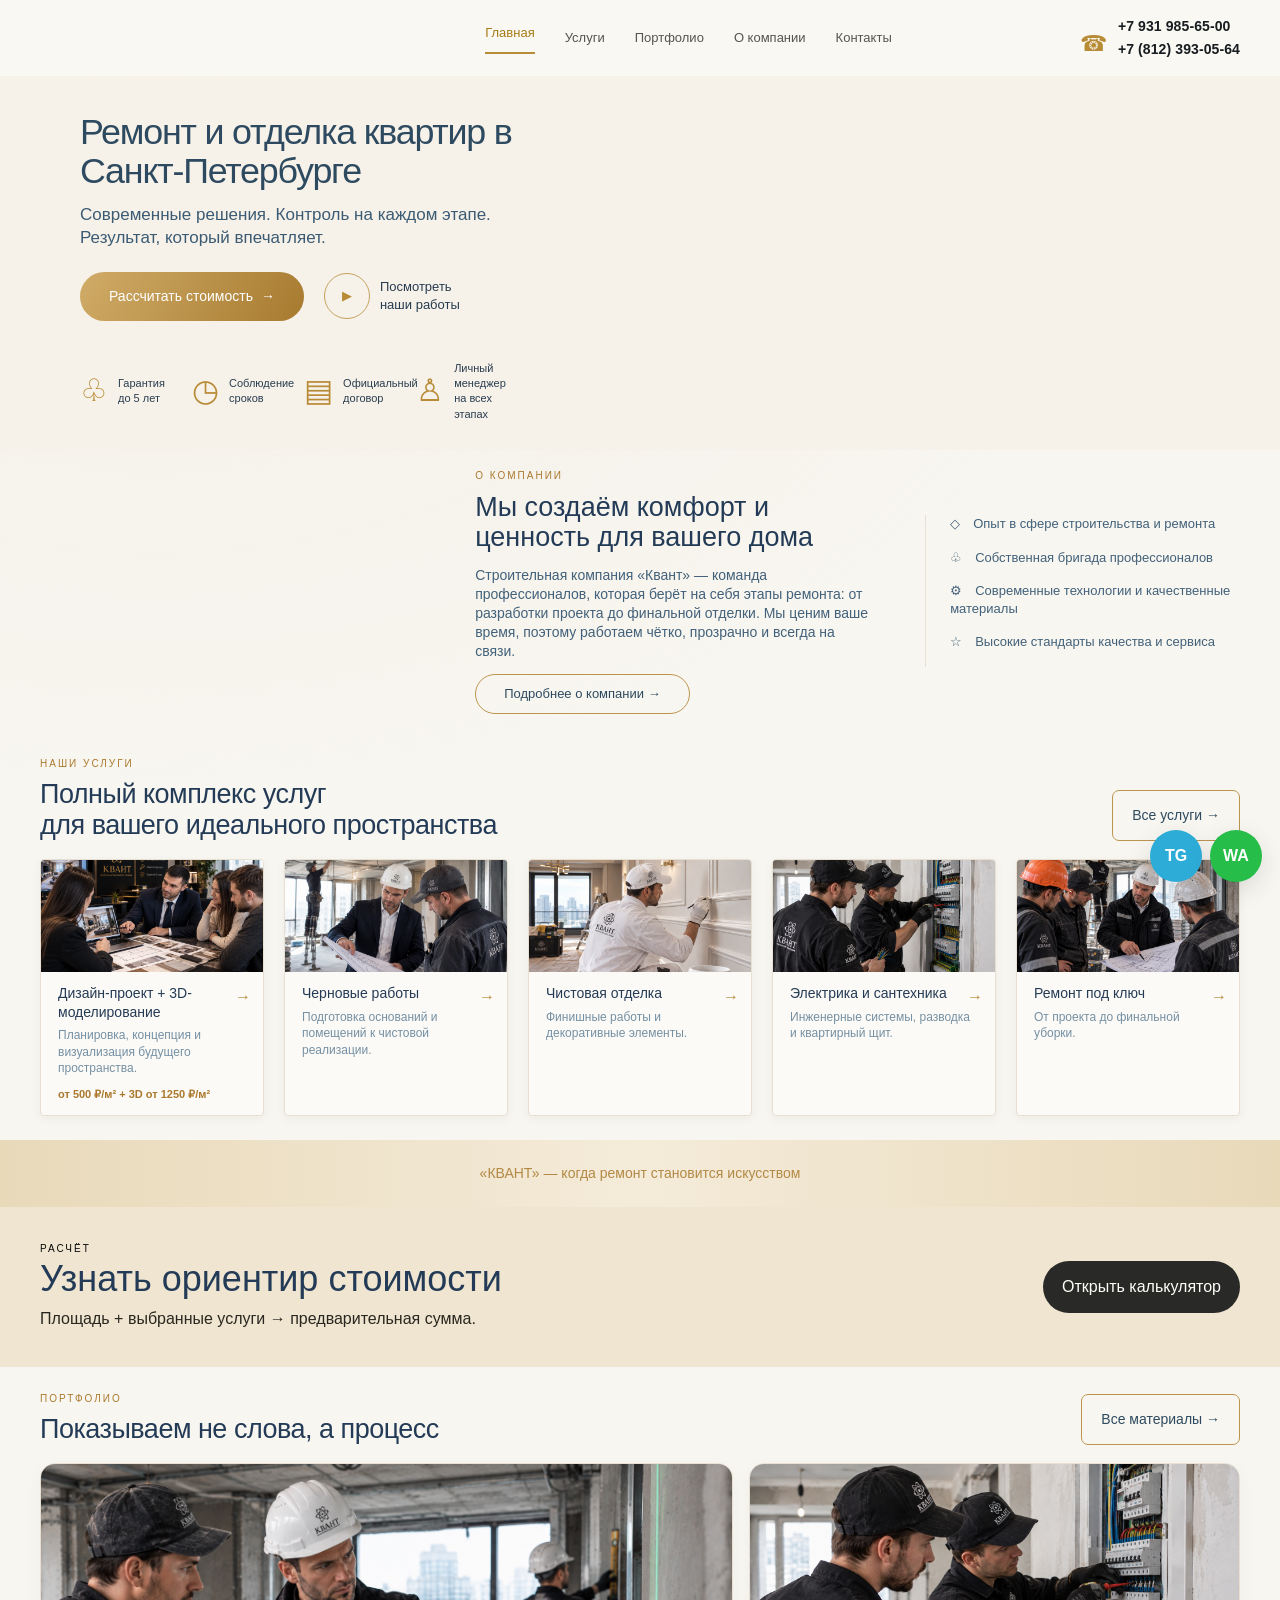
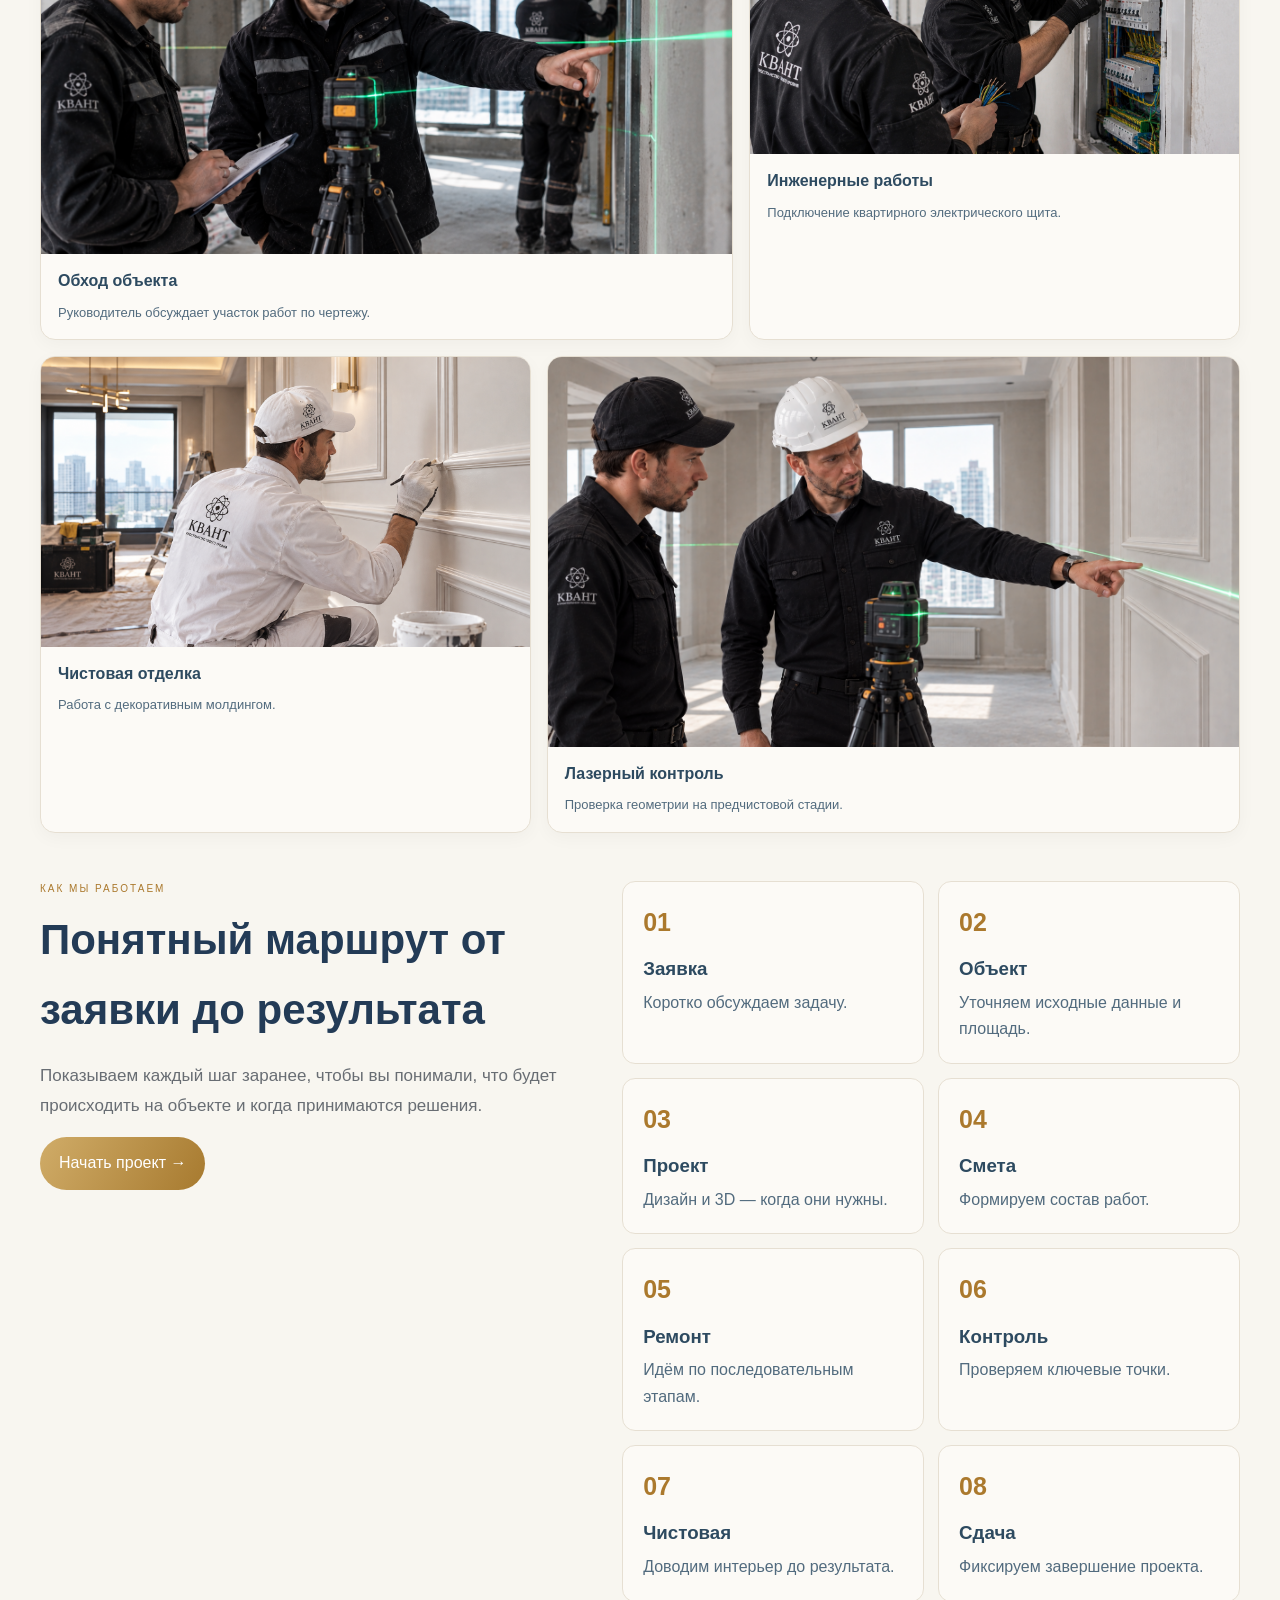
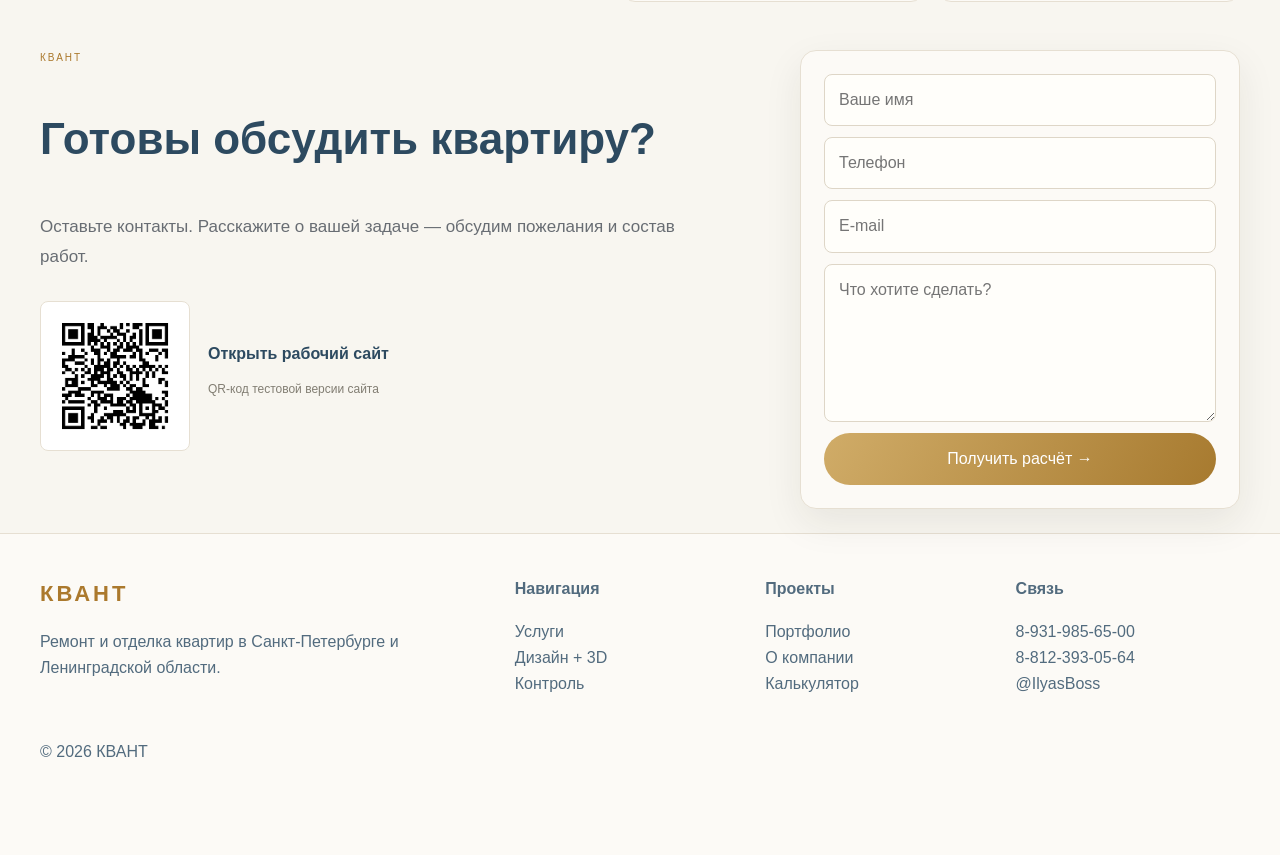
==== index.html @ 1ffc4b48 "Add files via upload" ====
<!doctype html><html lang="ru"><head><meta charset="utf-8"><meta name="viewport" content="width=device-width,initial-scale=1"><title>КВАНТ — ремонт и отделка квартир</title><meta name="description" content="КВАНТ — ремонт и отделка квартир, дизайн-проект и контроль работ в Санкт-Петербурге и Ленинградской области."><link rel="stylesheet" href="style.css?v=kvant-light-20261101"><link rel="icon" href="assets/kvant-star.svg" type="image/svg+xml"></head><body class="home"><header class="header"><div class="container nav">
<a class="brand brand-label" href="index.html" aria-label="КВАНТ — строительная компания"><span class="label-art" role="img" aria-label="Золотая звезда и логотип КВАНТ"></span></a>
<nav class="menu"><a class="active" href="index.html">Главная</a><a href="services.html">Услуги</a><a href="portfolio.html">Портфолио</a><a href="about.html">О компании</a><a href="contact.html">Контакты</a></nav><div class="header-contacts"><a href="tel:+79319856500">+7 931 985-65-00</a><a href="tel:+78123930564">+7 (812) 393-05-64</a></div></div></header><main>
<section class="hero"><div class="container hero-grid">
<div class="hero-copy"><div class="eyebrow">РЕМОНТ И ОТДЕЛКА КВАРТИР</div><h1>Ремонт и отделка квартир <span>в Санкт-Петербурге</span></h1>
<p class="lead">Современные решения. Контроль на каждом этапе. Результат, который впечатляет.</p>
<div class="actions"><a class="btn" href="calculator.html">Рассчитать стоимость <span aria-hidden="true">→</span></a><a class="work-link" href="portfolio.html"><span class="play">▶</span><span>Посмотреть<br>наши работы</span></a></div>
<div class="hero-benefits"><div><b>♧</b><span>Гарантия<br>до 5 лет</span></div><div><b>◷</b><span>Соблюдение<br>сроков</span></div><div><b>▤</b><span>Официальный<br>договор</span></div><div><b>♙</b><span>Личный менеджер<br>на всех этапах</span></div></div></div>
<div class="hero-media reference-hero" role="img" aria-label="Обсуждение проекта ремонта в офисе КВАНТ"><div class="hero-caption"><div><strong>КВАНТ</strong><br><small>пространство твоего уровня</small></div></div></div>
</div></section>

<section class="section about-preview"><div class="container about-grid"><div class="reference-about" role="img" aria-label="Золотая звезда КВАНТ в интерьере офиса"></div><div><div class="eyebrow">О КОМПАНИИ</div><h2>Мы создаём комфорт и ценность для вашего дома</h2><p>Строительная компания «Квант» — команда профессионалов, которая берёт на себя этапы ремонта: от разработки проекта до финальной отделки. Мы ценим ваше время, поэтому работаем чётко, прозрачно и всегда на связи.</p><a class="btn alt" href="about.html">Подробнее о компании →</a></div><div class="about-points"><p>◇　Опыт в сфере строительства и ремонта</p><p>♧　Собственная бригада профессионалов</p><p>⚙　Современные технологии и качественные материалы</p><p>☆　Высокие стандарты качества и сервиса</p></div></div></section>

<section class="section"><div class="container"><div class="section-head"><div><div class="eyebrow">НАШИ УСЛУГИ</div><h2>Полный комплекс услуг<br>для вашего идеального пространства</h2></div><a class="btn alt" href="services.html">Все услуги →</a></div>
<div class="grid3 service-cards">
<a class="card" href="design.html"><img class="card-media" src="design.jpg" alt="КВАНТ — ремонт и отделка квартир" loading="lazy"><div class="card-body"><h3>Дизайн-проект + 3D-моделирование</h3><p>Планировка, концепция и визуализация будущего пространства.</p><div class="price">от 500 ₽/м² + 3D от 1250 ₽/м²</div></div></a>
<a class="card" href="services.html"><img class="card-media" src="rough-1.png" alt="КВАНТ — ремонт и отделка квартир" loading="lazy"><div class="card-body"><h3>Черновые работы</h3><p>Подготовка оснований и помещений к чистовой реализации.</p></div></a>
<a class="card" href="services.html"><img class="card-media" src="finish-molding.png" alt="КВАНТ — ремонт и отделка квартир" loading="lazy"><div class="card-body"><h3>Чистовая отделка</h3><p>Финишные работы и декоративные элементы.</p></div></a>
<a class="card" href="services.html"><img class="card-media" src="electrician.jpg" alt="КВАНТ — ремонт и отделка квартир" loading="lazy"><div class="card-body"><h3>Электрика и сантехника</h3><p>Инженерные системы, разводка и квартирный щит.</p></div></a>
<a class="card" href="services.html"><img class="card-media" src="control-2.jpg" alt="КВАНТ — ремонт и отделка квартир" loading="lazy"><div class="card-body"><h3>Ремонт под ключ</h3><p>От проекта до финальной уборки.</p></div></a>
</div></div></section>

<div class="brand-quote">«КВАНТ» — когда ремонт становится искусством</div><section class="band"><div class="container band-grid"><div><div class="eyebrow" style="color:#090909">РАСЧЁТ</div><h2>Узнать ориентир стоимости</h2><div>Площадь + выбранные услуги → предварительная сумма.</div></div><a class="btn dark" href="calculator.html">Открыть калькулятор</a></div></section>

<section class="section"><div class="container"><div class="section-head"><div><div class="eyebrow">ПОРТФОЛИО</div><h2>Показываем не слова, а процесс</h2></div><a class="btn alt" href="portfolio.html">Все материалы →</a></div>
<div class="gallery">
<figure><img src="control-1.jpg" alt="КВАНТ — ремонт и отделка квартир" loading="lazy"><figcaption><b>Обход объекта</b><span>Руководитель обсуждает участок работ по чертежу.</span></figcaption></figure>
<figure><img src="electrician.jpg" alt="КВАНТ — ремонт и отделка квартир" loading="lazy"><figcaption><b>Инженерные работы</b><span>Подключение квартирного электрического щита.</span></figcaption></figure>
<figure><img src="finish-molding.png" alt="КВАНТ — ремонт и отделка квартир" loading="lazy"><figcaption><b>Чистовая отделка</b><span>Работа с декоративным молдингом.</span></figcaption></figure>
<figure><img src="control-3.jpg" alt="КВАНТ — ремонт и отделка квартир" loading="lazy"><figcaption><b>Лазерный контроль</b><span>Проверка геометрии на предчистовой стадии.</span></figcaption></figure>
</div></div></section>

<section class="section"><div class="container process"><div><div class="eyebrow">КАК МЫ РАБОТАЕМ</div><h2 style="font-size:42px;margin:8px 0 14px">Понятный маршрут от заявки до результата</h2><p class="lead">Показываем каждый шаг заранее, чтобы вы понимали, что будет происходить на объекте и когда принимаются решения.</p><a class="btn" href="contact.html">Начать проект →</a></div>
<div class="steps"><div class="step"><div class="number">01</div><h3>Заявка</h3><p>Коротко обсуждаем задачу.</p></div><div class="step"><div class="number">02</div><h3>Объект</h3><p>Уточняем исходные данные и площадь.</p></div><div class="step"><div class="number">03</div><h3>Проект</h3><p>Дизайн и 3D — когда они нужны.</p></div><div class="step"><div class="number">04</div><h3>Смета</h3><p>Формируем состав работ.</p></div><div class="step"><div class="number">05</div><h3>Ремонт</h3><p>Идём по последовательным этапам.</p></div><div class="step"><div class="number">06</div><h3>Контроль</h3><p>Проверяем ключевые точки.</p></div><div class="step"><div class="number">07</div><h3>Чистовая</h3><p>Доводим интерьер до результата.</p></div><div class="step"><div class="number">08</div><h3>Сдача</h3><p>Фиксируем завершение проекта.</p></div></div></div></section>

<section class="section"><div class="container"><div class="form-grid"><div><div class="eyebrow">КВАНТ</div><h2 style="font-size:44px">Готовы обсудить квартиру?</h2><p class="lead">Оставьте контакты. Расскажите о вашей задаче — обсудим пожелания и состав работ.</p><div class="qr" style="margin-top:30px"><img src="qr-site.png" alt="QR-код"><div><b>Открыть рабочий сайт</b><p class="mini">QR-код тестовой версии сайта</p></div></div></div>
<div class="form-card"><form action="https://formspree.io/f/meaogvld" method="POST"><input type="hidden" name="_subject" value="КВАНТ — заявка с экспериментального сайта"><input name="name" placeholder="Ваше имя" required><input name="phone" placeholder="Телефон" required><input name="email" type="email" placeholder="E-mail"><textarea name="message" rows="5" placeholder="Что хотите сделать?"></textarea><button class="btn" type="submit">Получить расчёт →</button></form></div></div></div></section>
</main><div class="sticky-actions"><a class="float gold" href="https://t.me/IlyasBoss" target="_blank" aria-label="Telegram">TG</a><a class="float" href="https://wa.me/79319856500?text=Здравствуйте!%20Хочу%20рассчитать%20ремонт." target="_blank" aria-label="WhatsApp">WA</a></div><footer class="footer"><div class="container footer-grid">
<div><b class="footer-brand">КВАНТ</b><p>Ремонт и отделка квартир в Санкт-Петербурге и Ленинградской области.</p></div>
<div><b>Навигация</b><p><a href="services.html">Услуги</a><br><a href="design.html">Дизайн + 3D</a><br><a href="control.html">Контроль</a></p></div>
<div><b>Проекты</b><p><a href="portfolio.html">Портфолио</a><br><a href="about.html">О компании</a><br><a href="calculator.html">Калькулятор</a></p></div>
<div><b>Связь</b><p>8-931-985-65-00<br>8-812-393-05-64<br>@IlyasBoss</p></div>
</div><div class="container" style="margin-top:25px">© <span data-year></span> КВАНТ</div></footer><script src="app.js"></script></body></html>
---- style.css ----
:root{
  --bg:#f5f2eb;--surface:#fffdf8;--surface-2:#f0ebe1;
  --gold:#c49a32;--gold-dark:#98701a;--gold-light:#f0d985;
  --ink:#252722;--muted:#6d6d65;--line:#e4ddcf;
  --radius:18px;--shadow:0 14px 38px rgba(38,34,25,.08);
}
*{box-sizing:border-box}
html{scroll-behavior:smooth;scroll-padding-top:100px}
body{margin:0;background:var(--bg);color:var(--ink);font-family:Inter,Arial,Helvetica,sans-serif;line-height:1.65;-webkit-font-smoothing:antialiased}
body:before{content:"";position:fixed;inset:0;z-index:-1;pointer-events:none;background:radial-gradient(ellipse at 85% 4%,rgba(196,154,50,.12),transparent 32%),radial-gradient(ellipse at 5% 40%,rgba(120,105,73,.045),transparent 34%)}
a{color:inherit;text-decoration:none}
img{display:block;max-width:100%}
button,input,select,textarea{font:inherit}
.container{width:min(1180px,calc(100% - 48px));margin-inline:auto}
.header{position:sticky;top:0;z-index:100;background:rgba(255,253,248,.94);backdrop-filter:blur(16px);border-bottom:1px solid rgba(65,55,35,.12)}
.nav{min-height:84px;display:flex;align-items:center;gap:28px}
.brand{display:flex;align-items:center;gap:12px;margin-right:auto;flex-shrink:0}
.brand-mark{display:block;width:52px;height:52px;flex:0 0 52px;filter:drop-shadow(0 4px 6px rgba(151,105,0,.16))}
.brand span{display:block}
.brand strong{display:block;color:var(--ink);font-size:21px;line-height:1.2;letter-spacing:3px;font-weight:900}
.brand small{display:block;margin-top:4px;color:#827a69;font-size:8px;line-height:1.3;letter-spacing:1.25px;font-weight:700}
.menu{display:flex;align-items:center;justify-content:flex-end;gap:clamp(12px,1.7vw,22px);font-size:13px;white-space:nowrap}
.menu a{color:#55564f;transition:color .2s ease}
.menu a:hover{color:var(--gold-dark)}
.menu .nav-cta{display:inline-flex;align-items:center;justify-content:center;padding:11px 16px;border:1px solid var(--gold);border-radius:9px;background:linear-gradient(135deg,#f4df9b,#d3a83d);color:#28251e;font-weight:800;box-shadow:0 5px 14px rgba(173,128,24,.12)}
.hero{padding:68px 0 56px}
.hero-grid{display:grid;grid-template-columns:minmax(0,1fr) minmax(0,.96fr);gap:42px;align-items:stretch}
.hero-copy{display:flex;flex-direction:column;justify-content:center;min-width:0}
.eyebrow{font-size:10px;font-weight:850;letter-spacing:2px;color:var(--gold-dark);text-transform:uppercase}
.hero h1{font-size:clamp(43px,5.4vw,74px);line-height:1.02;margin:15px 0 20px;letter-spacing:-2.5px;font-weight:850}
.hero h1 span{color:#a77b17}
.lead{font-size:17px;color:var(--muted);max-width:660px;line-height:1.75}
.actions{display:flex;gap:12px;flex-wrap:wrap;margin-top:10px}
.btn{display:inline-flex;align-items:center;justify-content:center;gap:8px;min-height:48px;padding:13px 19px;border:1px solid var(--gold);border-radius:9px;background:linear-gradient(135deg,#f2dc91,#d0a23a);color:#29261e;font-weight:800;cursor:pointer;text-align:center;transition:transform .2s,box-shadow .2s,border-color .2s}
.btn:hover{transform:translateY(-2px);box-shadow:0 9px 22px rgba(151,105,0,.16)}
.btn.alt{background:var(--surface);border-color:#d9d0bd;color:#3f4039}
.btn.alt:hover{border-color:var(--gold);color:var(--gold-dark)}
.btn.dark{background:#292a27;color:#fffdf8;border-color:#292a27}
.hero-media{position:relative;min-height:510px;overflow:hidden;border:1px solid #ded5c3;border-radius:22px;background:#e8e0d1;box-shadow:var(--shadow)}
.hero-media>img{width:100%;height:100%;min-height:510px;object-fit:cover}
.hero-media:after{content:"";position:absolute;inset:0;background:linear-gradient(180deg,transparent 48%,rgba(18,19,17,.7))}
.hero-caption{position:absolute;z-index:2;left:24px;right:24px;bottom:21px;display:flex;justify-content:space-between;align-items:flex-end;gap:15px;color:#fff}
.hero-caption strong{font-size:23px;letter-spacing:2px}.hero-caption small{color:#f1eee6}
.pills{display:flex;gap:8px;flex-wrap:wrap;margin-top:22px}
.pill{padding:7px 11px;border:1px solid #e3dac8;background:var(--surface);border-radius:999px;color:#5d5a50;font-size:12px}
.section{padding:76px 0}
.section-head{display:flex;justify-content:space-between;align-items:flex-end;gap:28px;margin-bottom:30px}
.section-head h2{margin:7px 0 0;font-size:clamp(29px,3.2vw,42px);line-height:1.15;letter-spacing:-1.1px}
.section-head p{margin:0;color:var(--muted);max-width:550px}
.grid3{display:grid;grid-template-columns:repeat(3,minmax(0,1fr));gap:18px}
.grid2{display:grid;grid-template-columns:repeat(2,minmax(0,1fr));gap:18px}
.card{min-width:0;background:var(--surface);border:1px solid var(--line);border-radius:var(--radius);overflow:hidden;box-shadow:0 6px 20px rgba(38,34,25,.035);transition:transform .22s,border-color .22s,box-shadow .22s}
.card:hover{transform:translateY(-3px);border-color:#d4b75e;box-shadow:var(--shadow)}
.card-media{width:100%;height:240px;object-fit:cover;background:var(--surface-2)}
.card-body{padding:21px}
.card-body h3{margin:0 0 8px;font-size:19px;line-height:1.35}
.card-body p{margin:0;color:var(--muted)}
.price{color:var(--gold-dark);font-weight:850;margin-top:13px}
.number{color:var(--gold-dark);font-size:12px;font-weight:900;letter-spacing:2px}
.features{display:grid;grid-template-columns:repeat(4,minmax(0,1fr));gap:14px}
.feature{padding:22px;border:1px solid var(--line);background:var(--surface);border-radius:var(--radius);box-shadow:0 5px 18px rgba(38,34,25,.025)}
.feature h3{margin:9px 0 6px}.feature p{color:var(--muted);margin:0}
.band{padding:42px 0;background:linear-gradient(110deg,#f6e7b1,#e8cd75 55%,#d5ae4e);color:#29271f}
.band-grid{display:flex;justify-content:space-between;align-items:center;gap:24px}
.band h2{font-size:clamp(27px,3vw,36px);line-height:1.15;margin:0 0 7px}
.gallery{display:grid;grid-template-columns:repeat(12,minmax(0,1fr));gap:16px}
.gallery figure{min-width:0;margin:0;background:var(--surface);border:1px solid var(--line);border-radius:15px;overflow:hidden;box-shadow:0 5px 18px rgba(38,34,25,.035)}
.gallery figure:nth-child(1){grid-column:span 7}.gallery figure:nth-child(2){grid-column:span 5}.gallery figure:nth-child(3){grid-column:span 5}.gallery figure:nth-child(4){grid-column:span 7}.gallery figure:nth-child(n+5){grid-column:span 6}
.gallery img{width:100%;height:290px;object-fit:cover;background:var(--surface-2)}
.gallery figure:nth-child(1) img,.gallery figure:nth-child(4) img{height:390px}
.gallery figcaption{padding:14px 17px}.gallery figcaption b{display:block;margin-bottom:4px}.gallery figcaption span{color:var(--muted);font-size:13px}
.process{display:grid;grid-template-columns:minmax(0,1fr) minmax(0,1.15fr);gap:45px;align-items:start}
.steps{display:grid;grid-template-columns:repeat(2,minmax(0,1fr));gap:14px}
.step{padding:20px;border:1px solid var(--line);background:var(--surface);border-radius:13px}
.step .number{font-size:25px;letter-spacing:0}.step h3{margin:11px 0 5px}.step p{color:var(--muted);margin:0}
.calculator{display:grid;grid-template-columns:minmax(0,1.05fr) minmax(0,.95fr);gap:22px}
.calc-panel,.calc-result{min-width:0;border:1px solid var(--line);background:var(--surface);border-radius:16px;padding:24px;box-shadow:0 5px 20px rgba(38,34,25,.035)}
.field{margin-bottom:17px}.field label{display:block;color:#45463f;font-size:14px;margin-bottom:7px}
.field input,.field select,.field textarea,.form-card input,.form-card textarea{width:100%;min-width:0;padding:12px 14px;border-radius:8px;background:#fffefa;color:var(--ink);border:1px solid #ded6c7;font:inherit}
.field input:focus,.field select:focus,.field textarea:focus,.form-card input:focus,.form-card textarea:focus{outline:2px solid rgba(196,154,50,.22);border-color:var(--gold)}
.chips{display:flex;flex-wrap:wrap;gap:8px}.chip{border:1px solid #ddd4c3;color:#4c4b44;padding:9px 12px;border-radius:8px;background:#fffefa;cursor:pointer}
.chip.active{background:#f5e8b8;color:#5d4700;border-color:#d4b65a;font-weight:800}
.calc-number{font-size:clamp(34px,4vw,46px);color:var(--gold-dark);font-weight:900;line-height:1.2;overflow-wrap:anywhere}
.calc-note{color:var(--muted);font-size:13px;margin-top:10px}
.breakdown{margin-top:23px;border-top:1px solid var(--line)}.breakdown div{display:flex;justify-content:space-between;gap:14px;padding:12px 0;border-bottom:1px solid var(--line)}
.form-grid{display:grid;grid-template-columns:minmax(0,1fr) minmax(0,440px);gap:40px;align-items:start}
.form-card{min-width:0;background:var(--surface);border:1px solid var(--line);border-radius:16px;padding:23px;box-shadow:var(--shadow)}
.form-card form{display:grid;gap:11px}
.faq{border-top:1px solid var(--line)}details{border-bottom:1px solid var(--line);padding:16px 0}summary{cursor:pointer;font-weight:800}details p{color:var(--muted);margin:10px 0 0;max-width:850px}
.team{display:grid;grid-template-columns:1.1fr .9fr;gap:22px}
.team-card{min-width:0;border:1px solid var(--line);border-radius:16px;overflow:hidden;background:var(--surface);box-shadow:var(--shadow)}
.team-card img{height:390px;width:100%;object-fit:cover}.team-card .pad{padding:20px}
.sticky-actions{position:fixed;right:18px;bottom:18px;z-index:60;display:flex;gap:8px}
.float{width:52px;height:52px;border-radius:50%;display:flex;align-items:center;justify-content:center;background:var(--surface);color:#333;border:1px solid #ded6c7;font-weight:900;box-shadow:0 8px 24px rgba(28,39,54,.13)}
.float.gold{background:linear-gradient(135deg,#f4df99,#d0a23a);color:#29251e;border-color:#d0a23a}
.qr{display:flex;gap:18px;align-items:center}.qr img{width:150px;background:#fff;padding:8px;border:1px solid var(--line);border-radius:8px}
.footer{padding:42px 0;border-top:1px solid var(--line);color:var(--muted);background:var(--surface)}
.footer-grid{display:grid;grid-template-columns:2fr 1fr 1fr 1fr;gap:26px}
.footer-brand{display:inline-block;color:var(--gold-dark);font-size:22px;font-weight:900;letter-spacing:3px}
.footer a:hover{color:var(--gold-dark)}.mini{font-size:12px;color:#827e73}.disclaimer{font-size:12px;color:#827e73;margin-top:15px}
@media(max-width:1050px){
 .nav{gap:18px}.menu{gap:12px;font-size:12px}.brand-mark{width:46px;height:46px;flex-basis:46px}.brand strong{font-size:19px}
 .hero-grid{gap:28px}.hero-media,.hero-media>img{min-height:450px}.form-grid{grid-template-columns:minmax(0,1fr) minmax(0,380px);gap:25px}
 .footer-grid{grid-template-columns:2fr 1fr 1fr}
}
@media(max-width:820px){
 .container{width:min(100% - 36px,680px)}
 .nav{min-height:auto;flex-wrap:wrap;gap:8px;padding:12px 0}
 .brand{margin-right:0;min-height:48px}
 .menu{width:100%;justify-content:flex-start;gap:8px;overflow-x:auto;padding:7px 0 5px;white-space:nowrap;scrollbar-width:thin}
 .menu a{flex:0 0 auto;padding:7px 9px;border-radius:7px;background:rgba(231,223,207,.42)}
 .menu .nav-cta{padding:8px 12px}
 .hero{padding:42px 0 35px}.hero-grid{grid-template-columns:1fr;gap:24px}.hero h1{font-size:clamp(40px,8vw,62px)}
 .hero-media,.hero-media>img{min-height:360px}
 .section{padding:58px 0}.features{grid-template-columns:repeat(2,minmax(0,1fr))}
 .grid3{grid-template-columns:repeat(2,minmax(0,1fr))}
 .process,.calculator,.team{grid-template-columns:1fr;gap:24px}
 .form-grid{grid-template-columns:1fr;gap:24px}
 .form-card{max-width:none}.footer-grid{grid-template-columns:repeat(2,minmax(0,1fr))}
}
@media(max-width:560px){
 .container{width:calc(100% - 28px)}
 .brand-mark{width:43px;height:43px;flex-basis:43px}.brand{gap:9px}.brand strong{font-size:18px}.brand small{font-size:7px;letter-spacing:.9px}
 .menu{gap:6px}.menu a{font-size:12px;padding:7px 8px}
 .hero{padding-top:32px}.hero h1{font-size:clamp(36px,10vw,48px);letter-spacing:-1.6px}
 .lead{font-size:16px}.actions{display:grid;grid-template-columns:1fr}.actions .btn{width:100%}
 .hero-media,.hero-media>img{min-height:300px}.hero-caption{left:16px;right:16px;bottom:15px}
 .section{padding:48px 0}.section-head{display:block;margin-bottom:23px}.section-head p{margin-top:12px}.section-head h2{font-size:30px}
 .grid3,.grid2,.features,.steps,.footer-grid{grid-template-columns:1fr}
 .card-media{height:220px}.gallery{display:grid;grid-template-columns:1fr}.gallery figure,.gallery figure:nth-child(n){grid-column:auto}
 .gallery img,.gallery figure:nth-child(1) img,.gallery figure:nth-child(4) img{height:260px}
 .band{padding:32px 0}.band-grid{display:block}.band h2{font-size:29px}.band .btn{margin-top:16px}
 .sticky-actions{left:10px;right:10px;bottom:10px;gap:7px}.float{flex:1;width:auto;height:46px;border-radius:9px}
 .qr{display:block}.qr img{margin-bottom:12px}.calc-panel,.calc-result,.form-card{padding:18px}
 .breakdown div{font-size:14px;align-items:flex-start}.team-card img{height:300px}
}
@media(prefers-reduced-motion:reduce){html{scroll-behavior:auto}*,*:before,*:after{transition:none!important}}


/* Premium light brand refresh — October 2026 */
:root{--bg:#f8f5ef;--surface:#fffefa;--surface-2:#f1ece3;--gold:#c9a044;--gold-dark:#98701a;--gold-light:#f0d985;--ink:#252b34;--muted:#6d7075;--line:#e7dfd2}
body:before{background:radial-gradient(ellipse at 85% 4%,rgba(201,160,68,.11),transparent 32%),radial-gradient(ellipse at 5% 40%,rgba(35,58,83,.035),transparent 34%)}
.header .nav{gap:22px}
.brand small{color:#7b756b;font-size:8px;letter-spacing:1.1px}
.header-contacts{display:flex;flex-direction:column;gap:4px;flex:0 0 auto;margin-left:4px;white-space:nowrap}
.header-contacts a{font-size:12px;line-height:1.35;font-weight:800;color:#243d59;letter-spacing:.1px}
.header-contacts a:first-child{color:#98701a}
.header-contacts a:hover{color:#c49a32}
.hero h1,.section-head h2,.process h2,.band h2{color:#233b56}
.hero h1 span{color:#a77b17}
.section-head p,.lead{color:#686d73}
@media(max-width:1180px){.header .nav{gap:14px}.header-contacts a{font-size:11px}.menu{gap:10px}}
@media(max-width:1050px){.header-contacts{order:3;flex-direction:row;gap:12px;width:100%;margin:0 0 5px 58px}.header .nav{flex-wrap:wrap}.menu{flex:1}}
@media(max-width:560px){.header-contacts{margin:0;width:100%;justify-content:space-between;gap:8px}.header-contacts a{font-size:11px}.brand small{font-size:7px}}


/* Reference layout: visual alignment with supplied Kvant screenshots */
.header .nav{min-height:72px;gap:clamp(12px,2vw,30px)}
.brand-mark{width:62px;height:62px;flex-basis:62px}.brand strong{font-size:27px;letter-spacing:4px}.brand small{font-size:7px;letter-spacing:1px}
.menu{flex:1;justify-content:center;gap:clamp(10px,1.8vw,25px);font-size:11px}.menu a.active{color:#a77b17;border-bottom:2px solid #b88b37;padding-bottom:8px}
.header-contacts{position:relative;padding-left:17px;border-left:1px solid #c7a66c}.header-contacts:before{content:"☎";position:absolute;left:-23px;top:0;color:#b88b37;font-size:15px}.header-contacts a,.header-contacts a:first-child{font-size:12px;color:#263b50;font-weight:600}
.hero{padding:0;background:#f7f2e9;overflow:hidden}.hero-grid{width:100%;max-width:none;grid-template-columns:minmax(0, .88fr) minmax(0,1.12fr);gap:0;min-height:385px}.hero-copy{padding:36px max(34px,calc((100vw - 1140px)/2)) 32px; padding-right:25px}.hero .eyebrow{font-size:11px;letter-spacing:2px;font-weight:600}.hero h1{font-size:clamp(30px,3vw,45px);line-height:1.13;letter-spacing:-1.2px;margin:15px 0 12px;color:#252b34;font-weight:500}.hero h1 span{color:#252b34}.hero .lead{font-size:14px;line-height:1.55;color:#263b50;margin:0}.actions{align-items:center;margin-top:21px;gap:18px}.hero .btn{min-height:44px;border-radius:30px;padding:12px 22px;font-size:12px;color:#fff;background:linear-gradient(120deg,#d6b36c,#a8792b);border:0}.work-link{display:flex;align-items:center;gap:10px;font-size:11px;line-height:1.4;color:#263b50}.play{display:flex;align-items:center;justify-content:center;width:43px;height:43px;border:1px solid #c5a15f;border-radius:50%;color:#b88b37;font-size:13px}.hero-media{min-height:385px;border:0;border-radius:0;box-shadow:none;position:relative}.hero-media>img{min-height:385px;height:100%;object-fit:cover;border-radius:0}.hero-media:after{background:linear-gradient(90deg,rgba(248,245,239,.08),transparent 25%,rgba(30,25,18,.03))}.hero-caption{left:24px;bottom:14px;opacity:.0}.hero-benefits{display:grid;grid-template-columns:repeat(4,minmax(0,1fr));margin-top:32px;border-top:1px solid #e0d4c0;padding-top:17px;gap:0}.hero-benefits>div{display:flex;flex-direction:column;gap:6px;padding:0 10px;border-right:1px solid #ded4c4;font-size:10px;line-height:1.4;color:#293d50}.hero-benefits>div:first-child{padding-left:0}.hero-benefits>div:last-child{border:0}.hero-benefits b{font-size:24px;color:#b88b37;font-weight:400;line-height:1.1}
.section{padding:30px 0}.about-grid{display:grid;grid-template-columns:1fr 1.2fr .8fr;gap:30px;align-items:center}.about-grid>img{width:100%;height:210px;object-fit:cover}.about-grid h2{font-size:25px;line-height:1.2;color:#233b56;margin:8px 0 13px}.about-grid p{font-size:12px;line-height:1.55;color:#555d66}.about-grid .btn{min-height:36px;font-size:11px;padding:8px 15px;background:transparent;color:#293d50}.about-points{border-left:1px solid #e7dfd2;padding-left:24px}.about-points p{margin:0 0 16px;color:#293d50}.section-head{margin-bottom:18px}.section-head h2{font-size:25px;color:#233b56;letter-spacing:-.4px}.grid3{grid-template-columns:repeat(5,minmax(0,1fr));gap:14px}.card{border-radius:4px;box-shadow:0 3px 10px rgba(38,34,25,.05)}.card-media{height:100px;object-fit:cover}.card-body{padding:10px 12px}.card-body h3{font-size:12px;line-height:1.3;color:#243b55;margin-bottom:6px}.card-body p{font-size:10px;line-height:1.4}.price{font-size:10px;margin-top:8px}.band{padding:28px 0}.gallery img{object-fit:cover}
@media(max-width:1000px){.header .nav{flex-wrap:wrap;padding:10px 0}.menu{order:3;width:100%;justify-content:flex-start;overflow-x:auto}.header-contacts{margin-left:auto}.hero-grid{grid-template-columns:1fr 1fr}.hero-copy{padding:28px 24px}.hero-benefits{grid-template-columns:repeat(2,minmax(0,1fr));row-gap:12px}.hero-benefits>div:nth-child(2){border-right:0}.about-grid{grid-template-columns:1fr 1.2fr}.about-points{grid-column:1/-1;display:grid;grid-template-columns:repeat(2,1fr);border-left:0;padding-left:0;gap:8px}.grid3{grid-template-columns:repeat(3,minmax(0,1fr))}}
@media(max-width:640px){.brand-mark{width:48px;height:48px;flex-basis:48px}.brand strong{font-size:21px}.header-contacts{width:100%;margin:0;border-left:0;padding-left:0}.header-contacts:before{display:none}.header-contacts a,.header-contacts a:first-child{font-size:11px}.hero-grid{grid-template-columns:1fr}.hero-copy{padding:30px 18px 22px}.hero h1{font-size:36px}.hero-media,.hero-media>img{min-height:260px;height:260px}.hero-benefits{grid-template-columns:repeat(2,minmax(0,1fr));margin-top:24px}.about-grid{grid-template-columns:1fr;gap:16px}.about-grid>img{height:200px}.about-points{grid-template-columns:1fr 1fr}.grid3{grid-template-columns:repeat(2,minmax(0,1fr))}.card-media{height:120px}.section{padding:26px 0}.section-head h2{font-size:23px}}

/* Light signature style, matched to the owner's November reference. */
:root{--bg:#f8f6f0;--surface:#fcfaf6;--ink:#2d4a60;--muted:#526b7e;--gold:#bc9146;--gold-dark:#ab792d;--line:#e6dfd2;--radius:4px}
body{font-family:"Segoe UI",Arial,sans-serif;font-weight:400;background:#f8f6f0;color:var(--ink)}
body:before{background:radial-gradient(ellipse at 12% 18%,#e9e1d142,transparent 60%)}
.container{width:min(1332px,calc(100% - 80px))}
.header{background:#faf8f2f5;border-bottom:0}.header .nav{min-height:76px}
.brand-label{width:238px;height:65px;display:block;margin-right:auto;overflow:hidden;position:relative}
.brand .label-art{display:block;width:100%;height:100%;background-image:url("assets/brand-reference.png");background-size:219.43% 353.1%;background-position:96% 45.5%;background-repeat:no-repeat}
.menu{font-size:13px;gap:30px}.header-contacts{border:0;padding:0 0 0 15px}.header-contacts a,.header-contacts a:first-child{font-size:14px;color:#171c20}.header-contacts:before{top:9px;font-size:22px}
.hero-grid{grid-template-columns:41.85% 58.15%;min-height:374px}.hero-copy{padding:34px 30px 25px max(40px,calc((100vw - 1332px)/2))}.hero .eyebrow{display:none}
.hero h1{font-size:clamp(32px,2.8vw,45px);font-weight:400;line-height:1.1;letter-spacing:-1.2px;margin:0 0 12px;color:#2d4a60}.hero h1 span{color:inherit}.hero .lead{font-size:17px;line-height:1.35;color:#3b5b74}
.hero .btn,.btn{border-radius:30px;font-weight:500;background:linear-gradient(120deg,#d0ac68,#a77a2f);color:white;border:0}.hero .btn{font-size:14px;padding:13px 29px;min-height:46px}.btn.alt{border:1px solid #bd944f;background:transparent;color:#2d4a60;font-weight:400}.actions{gap:20px;margin-top:22px}.work-link{font-size:13px}.play{width:46px;height:46px}
.hero-benefits{border:0;padding:0;margin-top:40px;gap:16px}.hero-benefits>div{flex-direction:row;align-items:center;border:0;padding:0;gap:10px;font-size:11px}.hero-benefits b{font-size:31px}
.reference-hero{background:url("assets/style-reference.png") no-repeat 100% 9.54% / 172% 274%;min-height:374px;aspect-ratio:893/374}.reference-hero:after{display:none}
.reference-about{width:100%;aspect-ratio:430/223;background:url("assets/style-reference.png") no-repeat 9.22% 56.43% / 357.2% 459.2%}
.about-preview{padding:18px 0}.about-grid{grid-template-columns:1.04fr 1.08fr .85fr;gap:50px}.about-grid h2{font-size:27px;line-height:1.12;font-weight:400;margin:7px 0 9px}.about-grid p{font-size:14px;line-height:1.35;color:#42617a}.about-grid .btn{border-radius:30px;padding:8px 28px;font-size:13px}.about-points p{margin:0 0 16px;font-size:13px}.eyebrow{font-size:10px;font-weight:500;letter-spacing:2px}
.section-head h2{font-size:27px;font-weight:400;letter-spacing:-.5px}.section-head .btn{border-radius:7px;font-size:14px}.home .section{padding:24px 0}.home .about-preview{padding:18px 0}
.service-cards{gap:20px}.card-media{height:112px}.card-body{padding:12px 17px}.card-body h3{font-size:14px;font-weight:400;margin:0 0 6px}.card-body p{font-size:12px;color:#7490a4}.price{font-size:11px}.card{position:relative}.service-cards .card:after{content:"→";position:absolute;right:12px;top:124px;color:#b68a39}.service-cards .card-body{padding-right:24px}.card:hover{transform:translateY(-3px)}
.brand-quote{text-align:center;padding:22px;background:linear-gradient(90deg,#e8d9b9,#f4ebd9,#e8d9b9);font-size:14px;color:#b38944}.band{background:#efe5d1;padding:34px 0}.band h2{font-weight:400}.footer{padding-bottom:90px}.float{color:white;background:#27bd49;border:0}.float.gold{background:#2eacd8;color:white;border:0}
a:focus-visible,button:focus-visible,summary:focus-visible{outline:3px solid #b68a39;outline-offset:5px}
@media(min-width:1600px){.hero-grid{min-height:440px}.reference-hero{min-height:440px}.hero-copy{padding-right:55px}}
@media(max-width:1100px){.container{width:calc(100% - 48px)}.menu{gap:16px}.header .nav{gap:16px}.header-contacts{width:auto;order:initial;flex-direction:column;margin-left:auto}.menu{order:3;flex-basis:100%;padding-bottom:10px}.hero-copy{padding:28px 24px}.hero h1{font-size:34px}.hero-benefits{grid-template-columns:1fr 1fr;margin-top:26px}.about-grid{gap:24px;grid-template-columns:1fr 1.2fr}.about-points{grid-column:1/-1;display:grid;grid-template-columns:1fr 1fr;border:0;padding:0}.about-points p{margin:0}.service-cards{grid-template-columns:repeat(3,minmax(0,1fr))}}
@media(max-width:640px){.container{width:calc(100% - 32px)}.header{position:relative}.brand-label{width:205px;height:62px}.header-contacts{flex-direction:row;justify-content:space-between;width:100%;padding:0}.menu{order:initial;gap:7px;padding:4px 0}.menu a{font-size:12px;background:none;padding:7px}.hero-grid{grid-template-columns:1fr}.hero-copy{padding:30px 20px}.hero h1{font-size:38px;max-width:440px}.hero .lead{font-size:16px}.actions{display:flex;gap:16px}.actions .btn{width:auto;font-size:13px;padding:12px 20px}.work-link{font-size:11px}.hero-benefits{gap:18px;margin-top:27px}.hero-benefits>div{font-size:12px}.reference-hero{min-height:0;height:auto;aspect-ratio:893/374}.about-grid{grid-template-columns:1fr;gap:20px}.reference-about{max-width:100%}.about-grid h2{font-size:28px}.about-grid p{font-size:15px}.about-points p{font-size:12px}.section-head{display:flex;align-items:end;gap:14px}.section-head h2{font-size:24px}.section-head .btn{padding:8px 12px;font-size:12px;flex-shrink:0;min-height:36px}.service-cards{grid-template-columns:1fr 1fr;gap:12px}.card-media{height:108px}.card-body{padding:12px}.card-body h3{font-size:13px}.card-body p{font-size:11px}.service-cards .card:after{display:none}.service-cards .card-body{padding-right:12px}.service-cards .card:last-child{grid-column:1/-1}.service-cards .card:last-child .card-media{height:180px}.brand-quote{font-size:12px}.sticky-actions{left:auto;right:14px;bottom:14px}.float{width:46px;height:46px;border-radius:50%;flex:none}.home .section{padding:28px 0}}
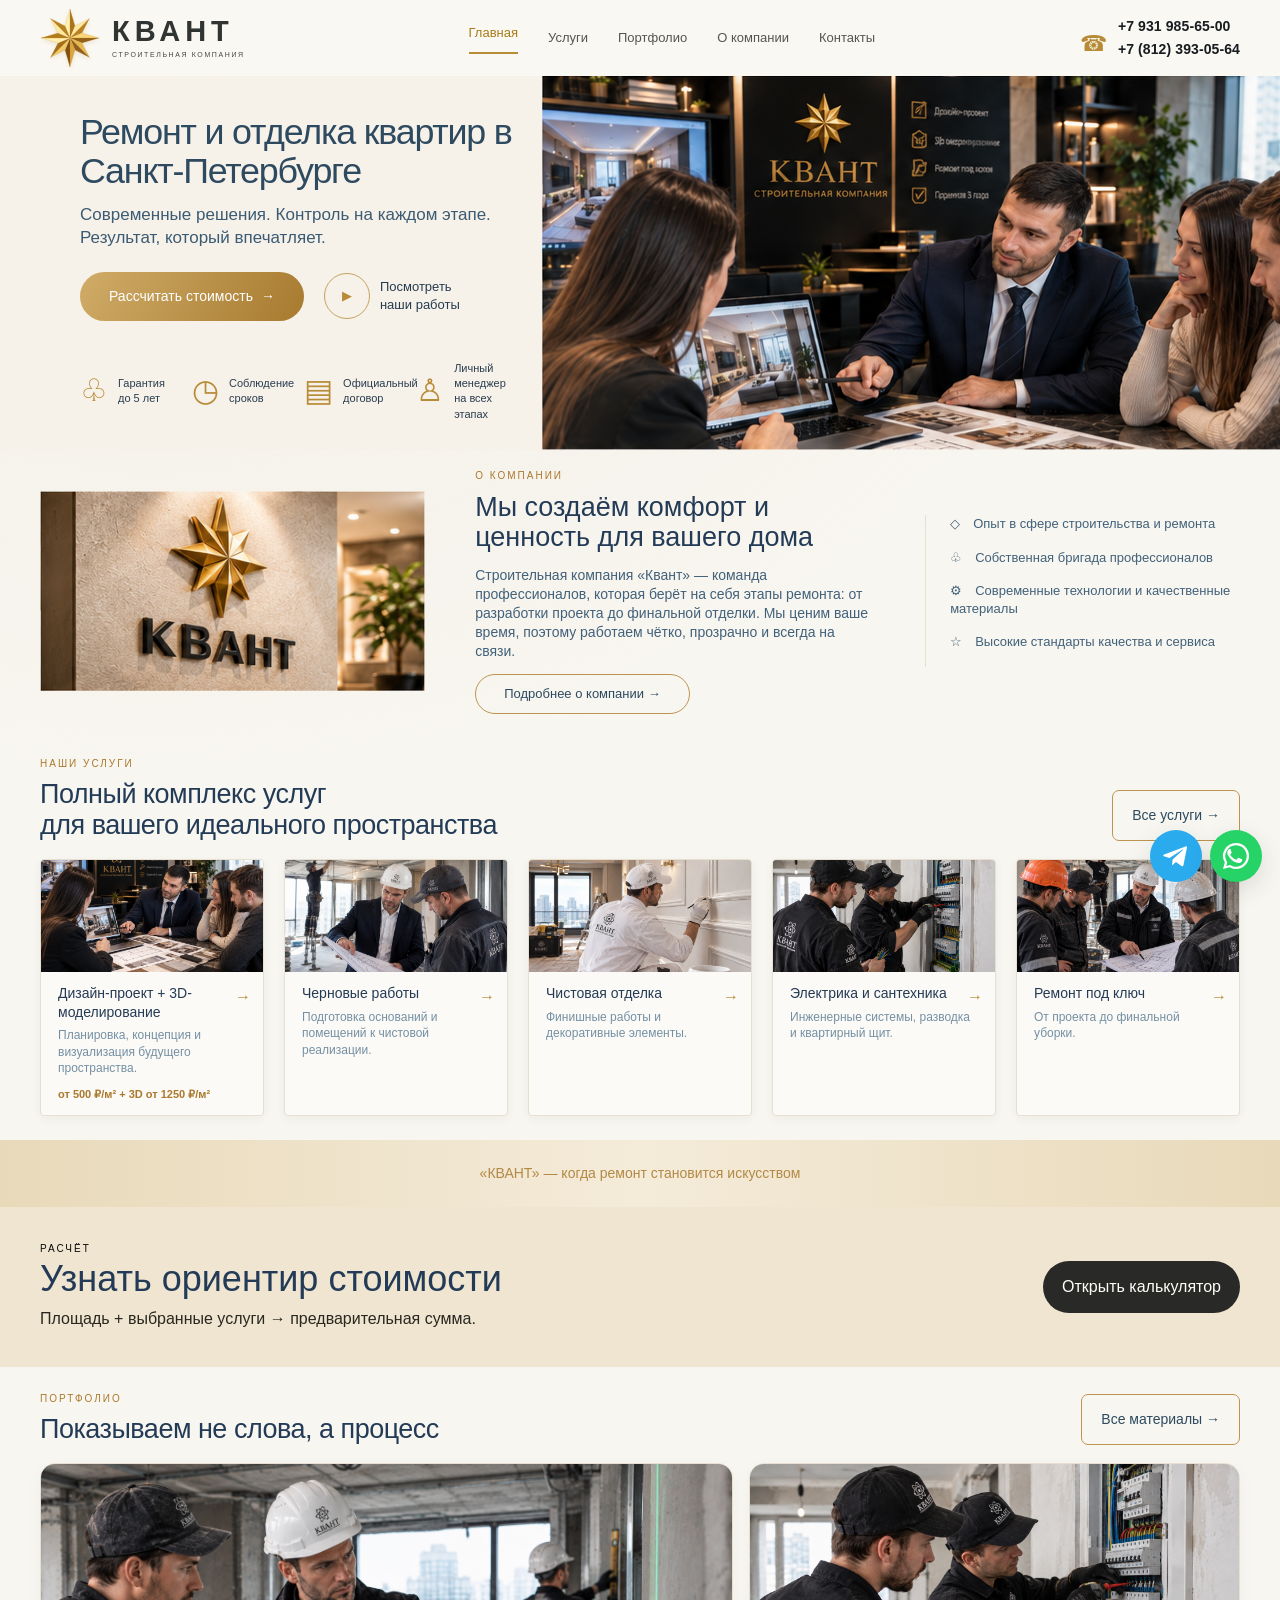
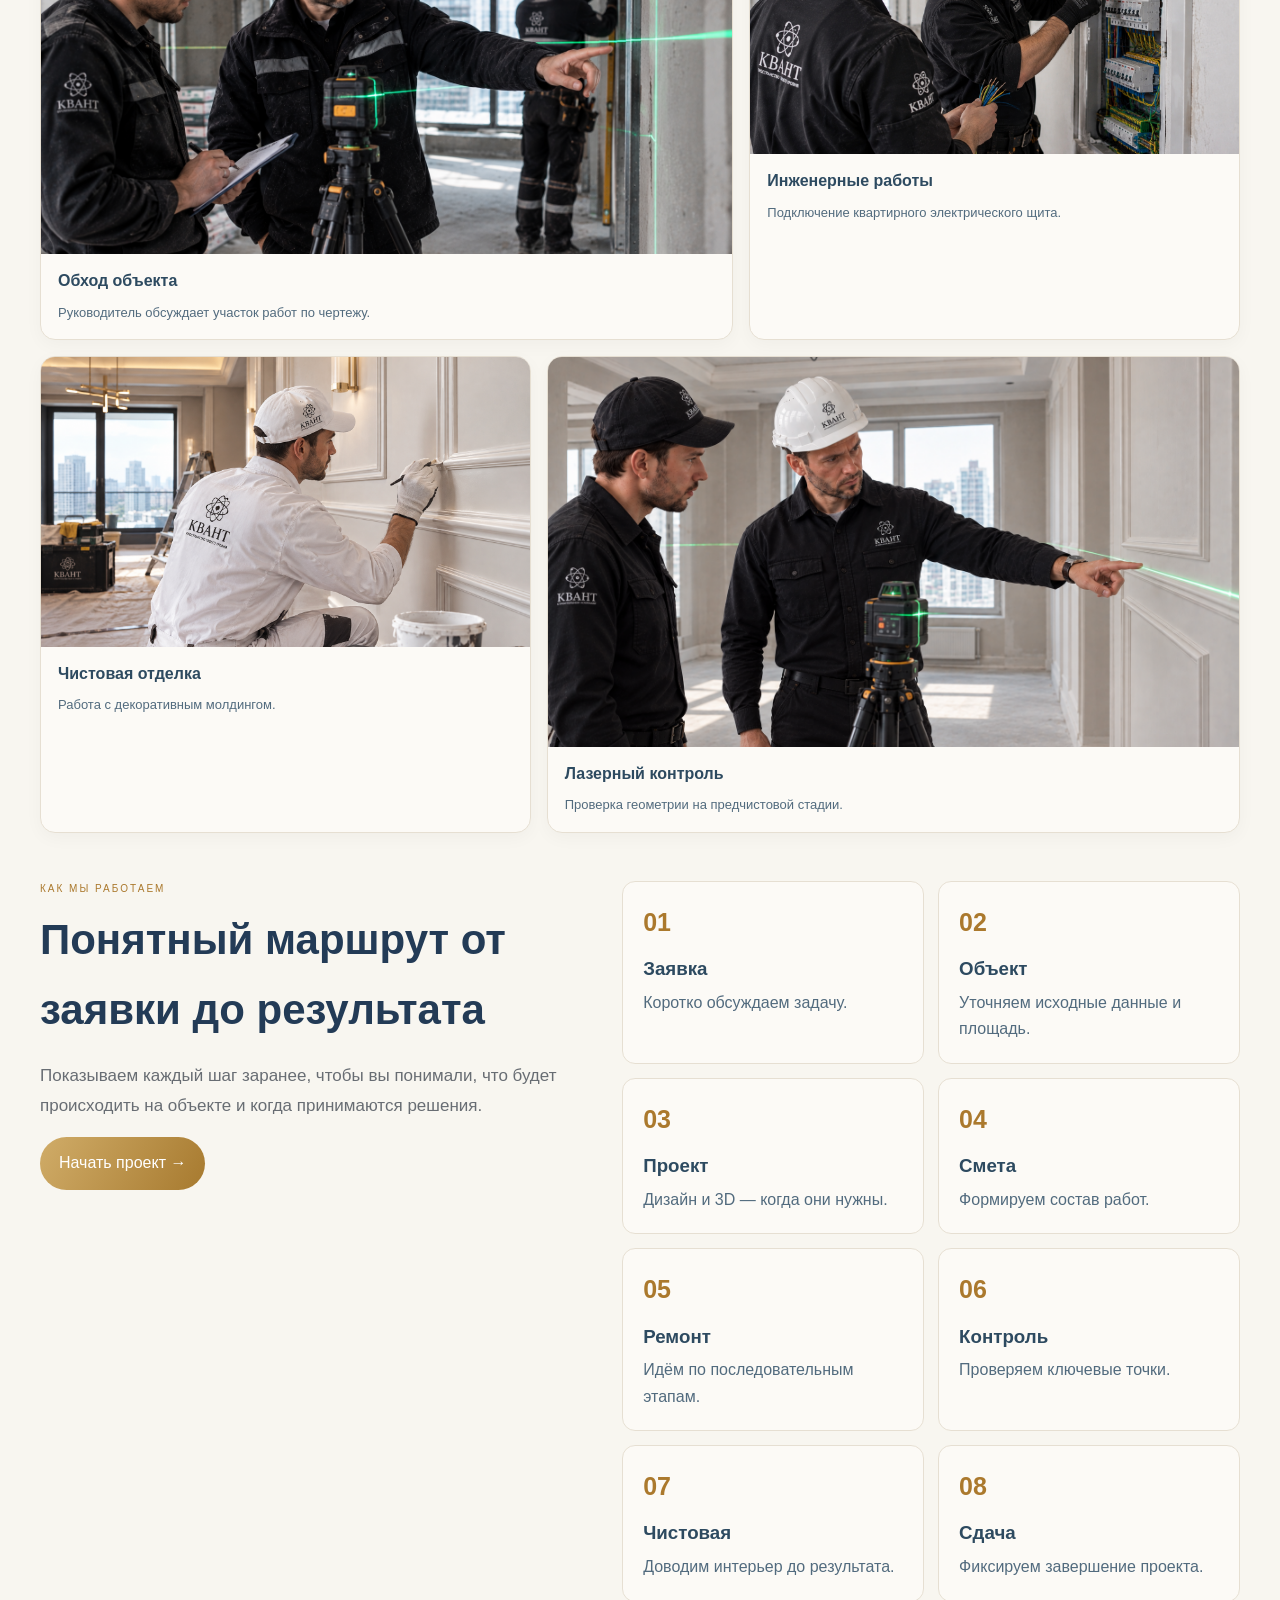
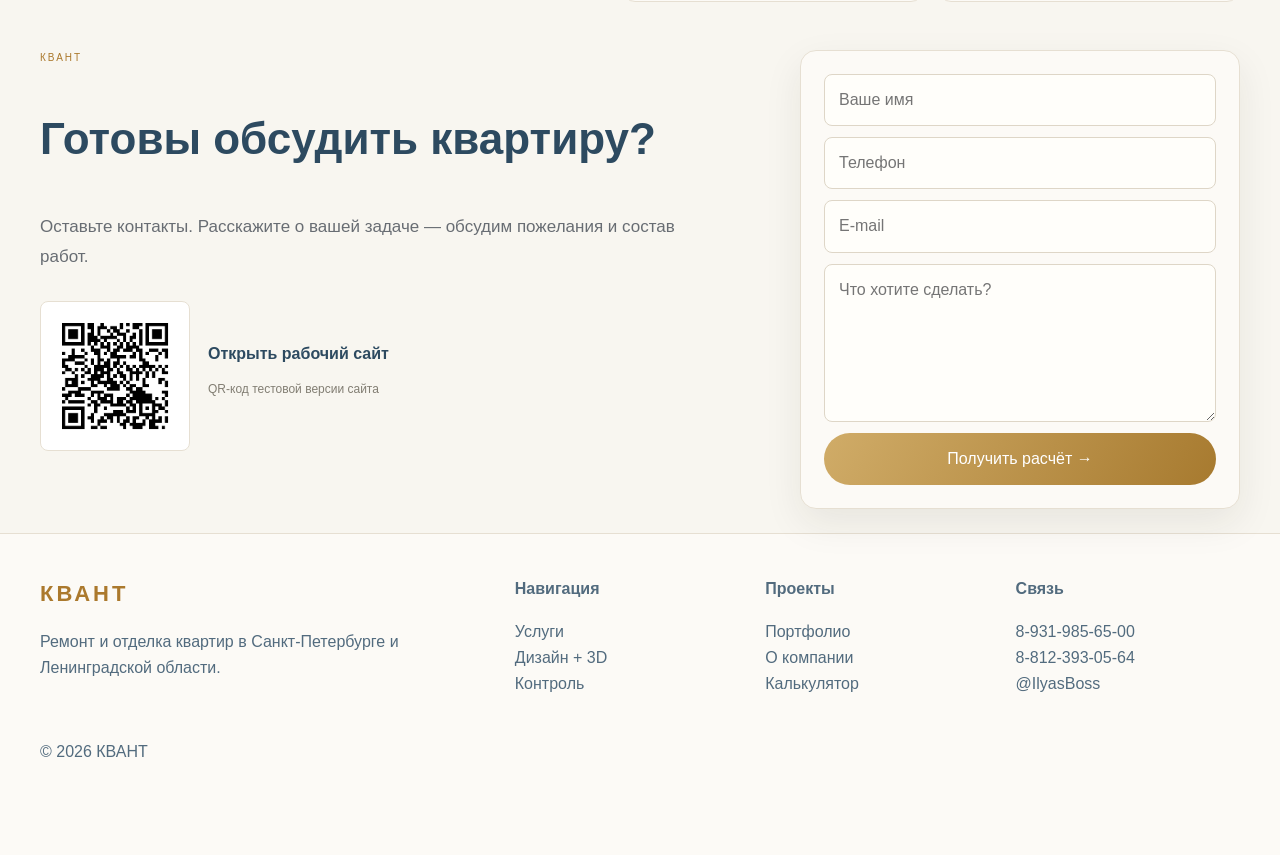
==== commit a1ffddd7: "Add files via upload" ====
--- a/index.html
+++ b/index.html
@@ -1,5 +1,5 @@
-<!doctype html><html lang="ru"><head><meta charset="utf-8"><meta name="viewport" content="width=device-width,initial-scale=1"><title>КВАНТ — ремонт и отделка квартир</title><meta name="description" content="КВАНТ — ремонт и отделка квартир, дизайн-проект и контроль работ в Санкт-Петербурге и Ленинградской области."><link rel="stylesheet" href="style.css?v=kvant-light-20261101"><link rel="icon" href="assets/kvant-star.svg" type="image/svg+xml"></head><body class="home"><header class="header"><div class="container nav">
-<a class="brand brand-label" href="index.html" aria-label="КВАНТ — строительная компания"><span class="label-art" role="img" aria-label="Золотая звезда и логотип КВАНТ"></span></a>
+<!doctype html><html lang="ru"><head><meta charset="utf-8"><meta name="viewport" content="width=device-width,initial-scale=1"><title>КВАНТ — ремонт и отделка квартир</title><meta name="description" content="КВАНТ — ремонт и отделка квартир, дизайн-проект и контроль работ в Санкт-Петербурге и Ленинградской области."><link rel="stylesheet" href="style.css?v=kvant-native-brand-20261101"><link rel="icon" href="assets/kvant-star.svg" type="image/svg+xml"></head><body class="home"><header class="header"><div class="container nav">
+<a class="brand native-brand" href="index.html" aria-label="КВАНТ — строительная компания"><svg class="brand-star" viewBox="0 0 120 120" xmlns="http://www.w3.org/2000/svg" aria-hidden="true" focusable="false"><polygon points="60,60 50,36 60,2" fill="#fff0ad" stroke="#bb8c35" stroke-width=".35"/><polygon points="60,60 60,2 70,36" fill="#ac731b" stroke="#bb8c35" stroke-width=".35"/><polygon points="60,60 70,36 99,21" fill="#ffe7a0" stroke="#bb8c35" stroke-width=".35"/><polygon points="60,60 99,21 84,50" fill="#b98122" stroke="#bb8c35" stroke-width=".35"/><polygon points="60,60 84,50 118,60" fill="#f8d577" stroke="#bb8c35" stroke-width=".35"/><polygon points="60,60 118,60 84,70" fill="#936018" stroke="#bb8c35" stroke-width=".35"/><polygon points="60,60 84,70 99,99" fill="#e6b950" stroke="#bb8c35" stroke-width=".35"/><polygon points="60,60 99,99 70,84" fill="#91601b" stroke="#bb8c35" stroke-width=".35"/><polygon points="60,60 70,84 60,118" fill="#dba640" stroke="#bb8c35" stroke-width=".35"/><polygon points="60,60 60,118 50,84" fill="#81500e" stroke="#bb8c35" stroke-width=".35"/><polygon points="60,60 50,84 21,99" fill="#f0c968" stroke="#bb8c35" stroke-width=".35"/><polygon points="60,60 21,99 36,70" fill="#a56e19" stroke="#bb8c35" stroke-width=".35"/><polygon points="60,60 36,70 2,60" fill="#fff0ad" stroke="#bb8c35" stroke-width=".35"/><polygon points="60,60 2,60 36,50" fill="#b27b1c" stroke="#bb8c35" stroke-width=".35"/><polygon points="60,60 36,50 21,21" fill="#ffe8a1" stroke="#bb8c35" stroke-width=".35"/><polygon points="60,60 21,21 50,36" fill="#b78021" stroke="#bb8c35" stroke-width=".35"/></svg><span class="brand-type"><strong>КВАНТ</strong><small>СТРОИТЕЛЬНАЯ КОМПАНИЯ</small></span></a>
 <nav class="menu"><a class="active" href="index.html">Главная</a><a href="services.html">Услуги</a><a href="portfolio.html">Портфолио</a><a href="about.html">О компании</a><a href="contact.html">Контакты</a></nav><div class="header-contacts"><a href="tel:+79319856500">+7 931 985-65-00</a><a href="tel:+78123930564">+7 (812) 393-05-64</a></div></div></header><main>
 <section class="hero"><div class="container hero-grid">
 <div class="hero-copy"><div class="eyebrow">РЕМОНТ И ОТДЕЛКА КВАРТИР</div><h1>Ремонт и отделка квартир <span>в Санкт-Петербурге</span></h1>
@@ -35,7 +35,7 @@
 
 <section class="section"><div class="container"><div class="form-grid"><div><div class="eyebrow">КВАНТ</div><h2 style="font-size:44px">Готовы обсудить квартиру?</h2><p class="lead">Оставьте контакты. Расскажите о вашей задаче — обсудим пожелания и состав работ.</p><div class="qr" style="margin-top:30px"><img src="qr-site.png" alt="QR-код"><div><b>Открыть рабочий сайт</b><p class="mini">QR-код тестовой версии сайта</p></div></div></div>
 <div class="form-card"><form action="https://formspree.io/f/meaogvld" method="POST"><input type="hidden" name="_subject" value="КВАНТ — заявка с экспериментального сайта"><input name="name" placeholder="Ваше имя" required><input name="phone" placeholder="Телефон" required><input name="email" type="email" placeholder="E-mail"><textarea name="message" rows="5" placeholder="Что хотите сделать?"></textarea><button class="btn" type="submit">Получить расчёт →</button></form></div></div></div></section>
-</main><div class="sticky-actions"><a class="float gold" href="https://t.me/IlyasBoss" target="_blank" aria-label="Telegram">TG</a><a class="float" href="https://wa.me/79319856500?text=Здравствуйте!%20Хочу%20рассчитать%20ремонт." target="_blank" aria-label="WhatsApp">WA</a></div><footer class="footer"><div class="container footer-grid">
+</main><div class="sticky-actions"><a class="float gold" href="https://t.me/IlyasBoss" target="_blank" aria-label="Telegram"><svg viewBox="0 0 24 24" aria-hidden="true" focusable="false"><path fill="currentColor" d="m21.4 3.6-3.2 16c-.2 1.1-.9 1.3-1.8.8l-4.9-3.6-2.4 2.3c-.3.3-.5.5-1 .5l.4-5 9.2-8.3c.4-.4-.1-.6-.6-.2L5.7 13.3.9 11.8c-1-.3-1-1 .2-1.5L20 3c.9-.3 1.6.2 1.4.6Z"/></svg></a><a class="float" href="https://wa.me/79319856500?text=Здравствуйте!%20Хочу%20рассчитать%20ремонт." target="_blank" aria-label="WhatsApp"><svg viewBox="0 0 32 32" aria-hidden="true" focusable="false"><path fill="currentColor" d="M16 3a13 13 0 0 0-11.2 19.6L3 29l6.6-1.7A13 13 0 1 0 16 3Zm0 23.7c-1.9 0-3.8-.5-5.4-1.5l-.4-.2-3.9 1 1-3.8-.3-.4A10.7 10.7 0 1 1 16 26.7Z"/><path fill="currentColor" d="M11.3 9.8c-.3-.7-.6-.7-.9-.7h-.8c-.3 0-.7.1-1 .5s-1.3 1.3-1.3 3.1 1.3 3.6 1.5 3.8 2.6 4 6.3 5.6c3.1 1.3 3.7 1 4.4.9s2.2-.9 2.5-1.7.3-1.6.2-1.7-.3-.3-.7-.5l-2.6-1.2c-.4-.2-.7-.3-1 .2l-1.2 1.4c-.2.3-.5.3-.9.1s-1.7-.6-3.2-2c-1.2-1-2-2.3-2.2-2.7s0-.6.2-.8l.6-.7.4-.7c.1-.2 0-.5 0-.7l-1.2-2.2Z"/></svg></a></div><footer class="footer"><div class="container footer-grid">
 <div><b class="footer-brand">КВАНТ</b><p>Ремонт и отделка квартир в Санкт-Петербурге и Ленинградской области.</p></div>
 <div><b>Навигация</b><p><a href="services.html">Услуги</a><br><a href="design.html">Дизайн + 3D</a><br><a href="control.html">Контроль</a></p></div>
 <div><b>Проекты</b><p><a href="portfolio.html">Портфолио</a><br><a href="about.html">О компании</a><br><a href="calculator.html">Калькулятор</a></p></div>
--- a/style.css
+++ b/style.css
@@ -187,3 +187,12 @@
 @media(min-width:1600px){.hero-grid{min-height:440px}.reference-hero{min-height:440px}.hero-copy{padding-right:55px}}
 @media(max-width:1100px){.container{width:calc(100% - 48px)}.menu{gap:16px}.header .nav{gap:16px}.header-contacts{width:auto;order:initial;flex-direction:column;margin-left:auto}.menu{order:3;flex-basis:100%;padding-bottom:10px}.hero-copy{padding:28px 24px}.hero h1{font-size:34px}.hero-benefits{grid-template-columns:1fr 1fr;margin-top:26px}.about-grid{gap:24px;grid-template-columns:1fr 1.2fr}.about-points{grid-column:1/-1;display:grid;grid-template-columns:1fr 1fr;border:0;padding:0}.about-points p{margin:0}.service-cards{grid-template-columns:repeat(3,minmax(0,1fr))}}
 @media(max-width:640px){.container{width:calc(100% - 32px)}.header{position:relative}.brand-label{width:205px;height:62px}.header-contacts{flex-direction:row;justify-content:space-between;width:100%;padding:0}.menu{order:initial;gap:7px;padding:4px 0}.menu a{font-size:12px;background:none;padding:7px}.hero-grid{grid-template-columns:1fr}.hero-copy{padding:30px 20px}.hero h1{font-size:38px;max-width:440px}.hero .lead{font-size:16px}.actions{display:flex;gap:16px}.actions .btn{width:auto;font-size:13px;padding:12px 20px}.work-link{font-size:11px}.hero-benefits{gap:18px;margin-top:27px}.hero-benefits>div{font-size:12px}.reference-hero{min-height:0;height:auto;aspect-ratio:893/374}.about-grid{grid-template-columns:1fr;gap:20px}.reference-about{max-width:100%}.about-grid h2{font-size:28px}.about-grid p{font-size:15px}.about-points p{font-size:12px}.section-head{display:flex;align-items:end;gap:14px}.section-head h2{font-size:24px}.section-head .btn{padding:8px 12px;font-size:12px;flex-shrink:0;min-height:36px}.service-cards{grid-template-columns:1fr 1fr;gap:12px}.card-media{height:108px}.card-body{padding:12px}.card-body h3{font-size:13px}.card-body p{font-size:11px}.service-cards .card:after{display:none}.service-cards .card-body{padding-right:12px}.service-cards .card:last-child{grid-column:1/-1}.service-cards .card:last-child .card-media{height:180px}.brand-quote{font-size:12px}.sticky-actions{left:auto;right:14px;bottom:14px}.float{width:46px;height:46px;border-radius:50%;flex:none}.home .section{padding:28px 0}}
+
+/* Real vector brand and recognizable messenger icons. */
+.native-brand{display:flex;align-items:center;gap:12px;flex:0 0 auto;width:auto;height:72px;overflow:visible;margin-right:auto}
+.native-brand .brand-star{width:60px;height:64px;flex:0 0 60px;display:block;filter:drop-shadow(0 2px 2px #9b702124)}
+.native-brand .brand-type{display:flex;flex-direction:column;gap:5px}
+.native-brand strong{font-family:"Segoe UI",Arial,sans-serif;font-size:29px;font-weight:750;letter-spacing:5px;line-height:1;color:#303433}
+.native-brand small{font-size:7px;font-weight:500;letter-spacing:1.6px;line-height:1.2;color:#484944;margin:0;white-space:nowrap}
+.float svg{display:block;width:27px;height:27px;flex:none}.float[aria-label="Telegram"]{background:#2aabee;color:#fff}.float[aria-label="WhatsApp"]{background:#25d366;color:#fff}.float[aria-label="WhatsApp"] svg{width:32px;height:32px}
+@media(max-width:640px){.native-brand{height:62px;gap:10px}.native-brand .brand-star{width:50px;height:56px;flex-basis:50px}.native-brand strong{font-size:25px;letter-spacing:4px}.native-brand small{font-size:6px;letter-spacing:1.4px}.float svg{width:24px;height:24px}.float[aria-label="WhatsApp"] svg{width:29px;height:29px}}
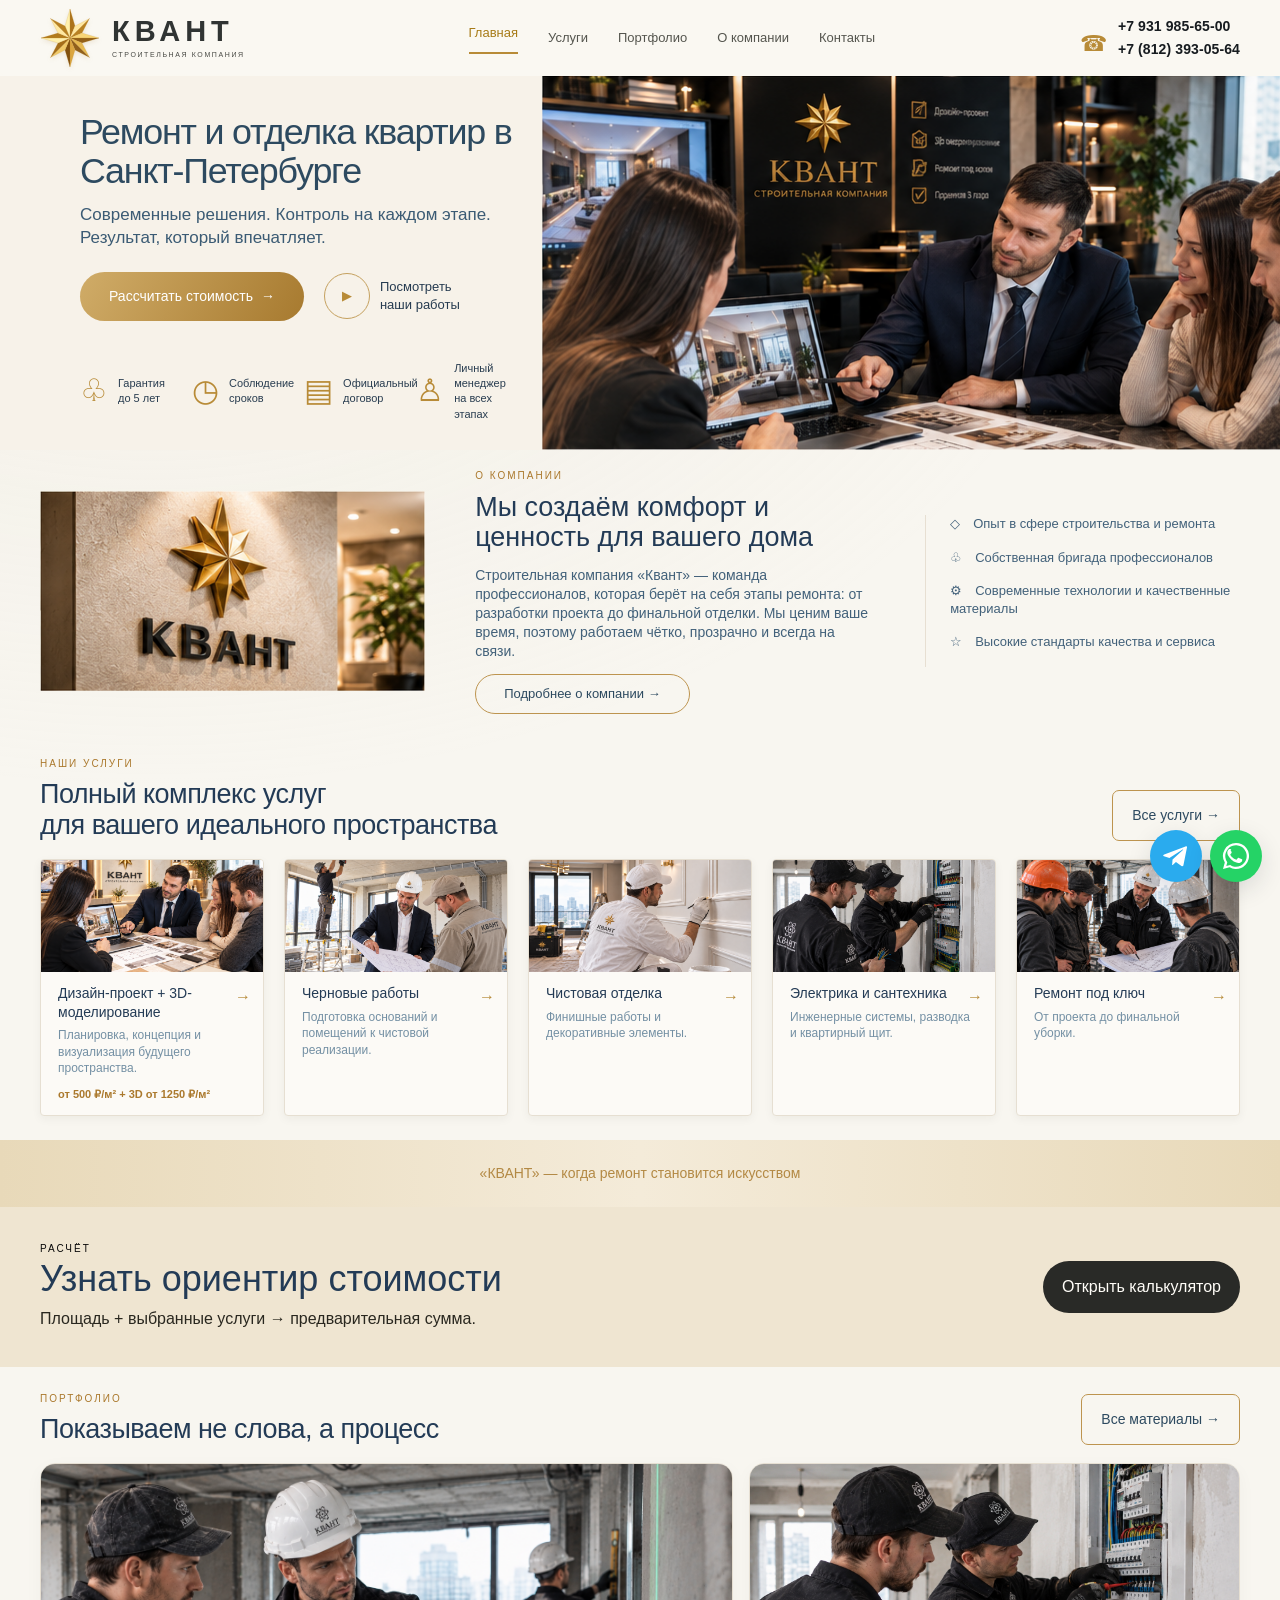
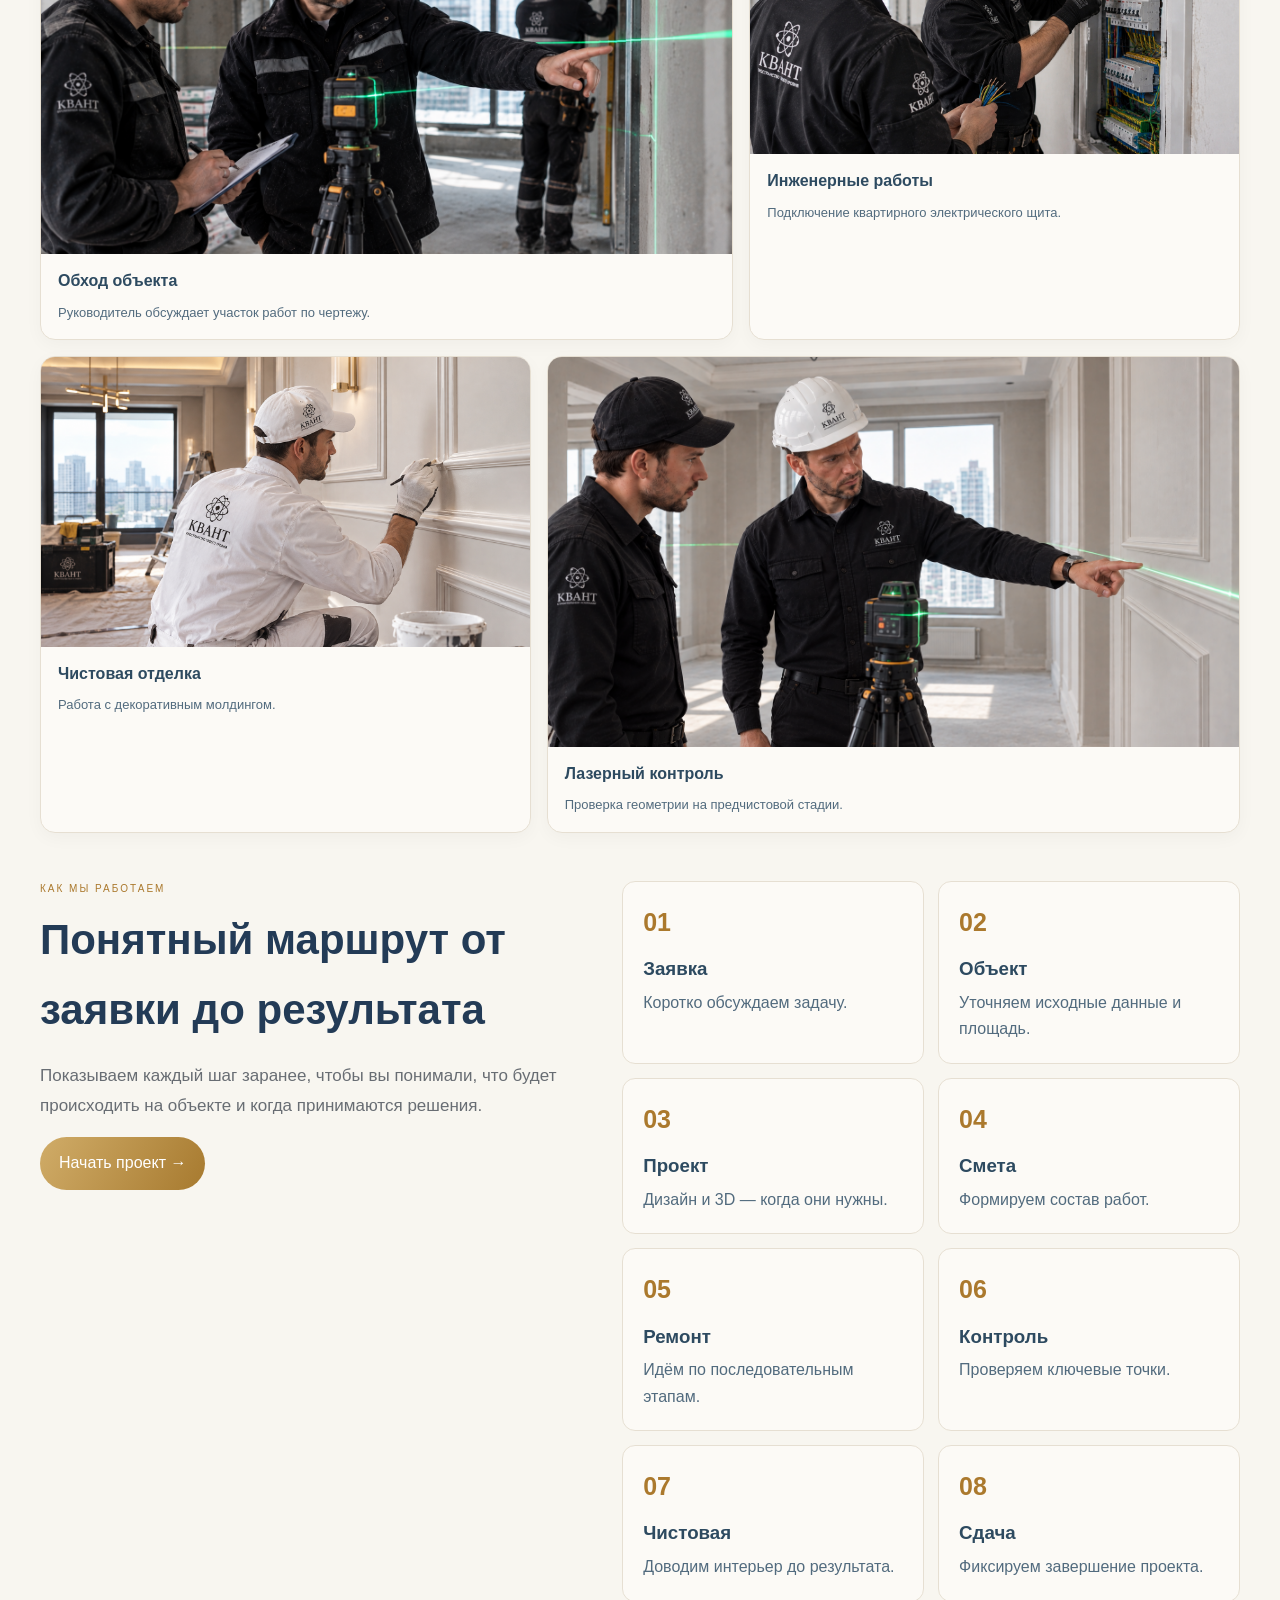
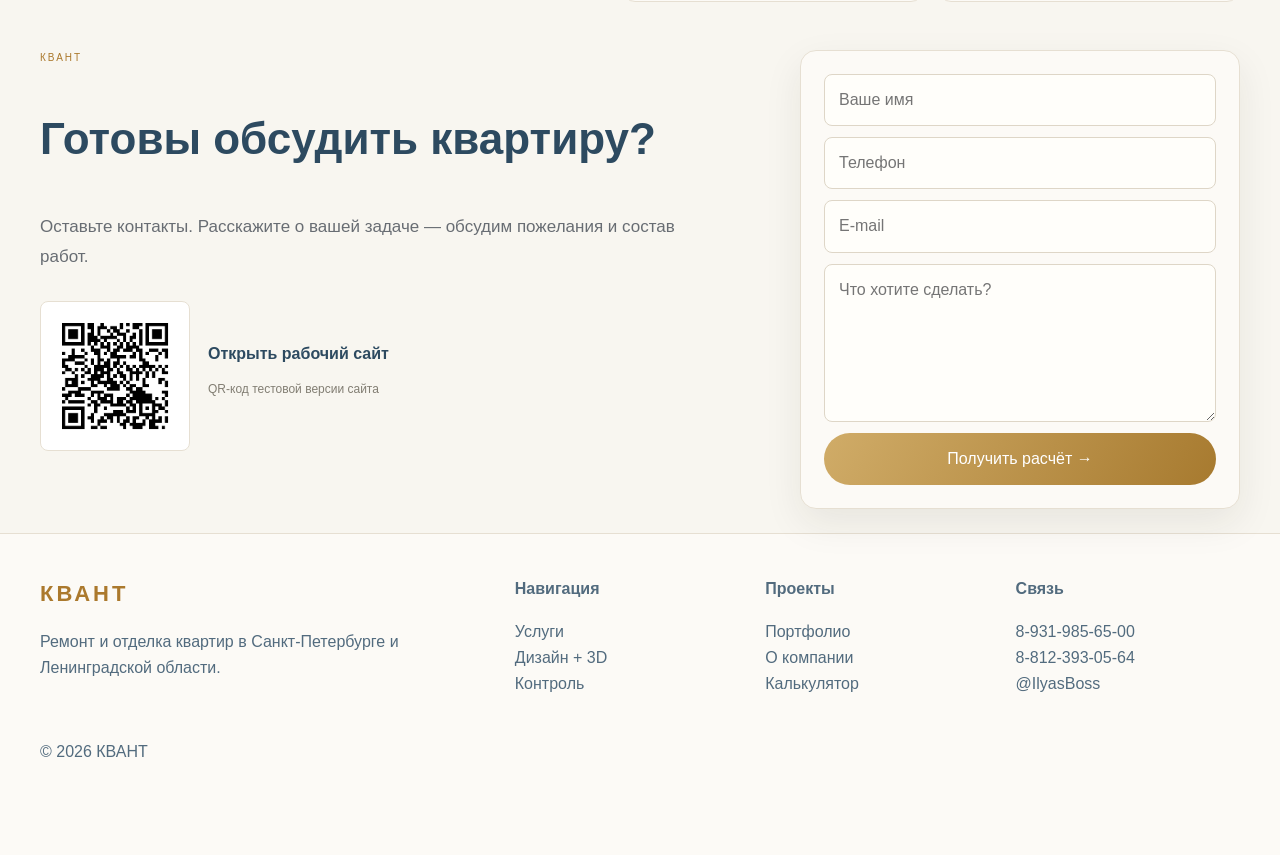
==== commit 0fc286f1: "Add files via upload" ====
--- a/index.html
+++ b/index.html
@@ -13,11 +13,11 @@
 
 <section class="section"><div class="container"><div class="section-head"><div><div class="eyebrow">НАШИ УСЛУГИ</div><h2>Полный комплекс услуг<br>для вашего идеального пространства</h2></div><a class="btn alt" href="services.html">Все услуги →</a></div>
 <div class="grid3 service-cards">
-<a class="card" href="design.html"><img class="card-media" src="design.jpg" alt="КВАНТ — ремонт и отделка квартир" loading="lazy"><div class="card-body"><h3>Дизайн-проект + 3D-моделирование</h3><p>Планировка, концепция и визуализация будущего пространства.</p><div class="price">от 500 ₽/м² + 3D от 1250 ₽/м²</div></div></a>
-<a class="card" href="services.html"><img class="card-media" src="rough-1.png" alt="КВАНТ — ремонт и отделка квартир" loading="lazy"><div class="card-body"><h3>Черновые работы</h3><p>Подготовка оснований и помещений к чистовой реализации.</p></div></a>
-<a class="card" href="services.html"><img class="card-media" src="finish-molding.png" alt="КВАНТ — ремонт и отделка квартир" loading="lazy"><div class="card-body"><h3>Чистовая отделка</h3><p>Финишные работы и декоративные элементы.</p></div></a>
+<a class="card" href="design.html"><img class="card-media" src="design-consultation.png" alt="КВАНТ — ремонт и отделка квартир" loading="lazy"><div class="card-body"><h3>Дизайн-проект + 3D-моделирование</h3><p>Планировка, концепция и визуализация будущего пространства.</p><div class="price">от 500 ₽/м² + 3D от 1250 ₽/м²</div></div></a>
+<a class="card" href="rough.html"><img class="card-media" src="rough-supervision.png" alt="Черновые работы: обсуждение проекта и монтаж гофры" loading="lazy"><div class="card-body"><h3>Черновые работы</h3><p>Подготовка оснований и помещений к чистовой реализации.</p></div></a>
+<a class="card" href="finish.html"><img class="card-media" src="finish-craft.png?v=20261103" alt="Чистовая отделка: мастер работает с молдингом" loading="lazy"><div class="card-body"><h3>Чистовая отделка</h3><p>Финишные работы и декоративные элементы.</p></div></a>
 <a class="card" href="services.html"><img class="card-media" src="electrician.jpg" alt="КВАНТ — ремонт и отделка квартир" loading="lazy"><div class="card-body"><h3>Электрика и сантехника</h3><p>Инженерные системы, разводка и квартирный щит.</p></div></a>
-<a class="card" href="services.html"><img class="card-media" src="control-2.jpg" alt="КВАНТ — ремонт и отделка квартир" loading="lazy"><div class="card-body"><h3>Ремонт под ключ</h3><p>От проекта до финальной уборки.</p></div></a>
+<a class="card" href="turnkey.html"><img class="card-media" src="turnkey-team.png" alt="Ремонт под ключ: руководитель и бригада сверяют чертёж" loading="lazy"><div class="card-body"><h3>Ремонт под ключ</h3><p>От проекта до финальной уборки.</p></div></a>
 </div></div></section>
 
 <div class="brand-quote">«КВАНТ» — когда ремонт становится искусством</div><section class="band"><div class="container band-grid"><div><div class="eyebrow" style="color:#090909">РАСЧЁТ</div><h2>Узнать ориентир стоимости</h2><div>Площадь + выбранные услуги → предварительная сумма.</div></div><a class="btn dark" href="calculator.html">Открыть калькулятор</a></div></section>
--- a/style.css
+++ b/style.css
@@ -196,3 +196,6 @@
 .native-brand small{font-size:7px;font-weight:500;letter-spacing:1.6px;line-height:1.2;color:#484944;margin:0;white-space:nowrap}
 .float svg{display:block;width:27px;height:27px;flex:none}.float[aria-label="Telegram"]{background:#2aabee;color:#fff}.float[aria-label="WhatsApp"]{background:#25d366;color:#fff}.float[aria-label="WhatsApp"] svg{width:32px;height:32px}
 @media(max-width:640px){.native-brand{height:62px;gap:10px}.native-brand .brand-star{width:50px;height:56px;flex-basis:50px}.native-brand strong{font-size:25px;letter-spacing:4px}.native-brand small{font-size:6px;letter-spacing:1.4px}.float svg{width:24px;height:24px}.float[aria-label="WhatsApp"] svg{width:29px;height:29px}}
+
+/* Separate photographs tell the finishing and inspection story. */
+.finish-story{display:grid;grid-template-columns:repeat(2,minmax(0,1fr));gap:24px}.finish-story figure{margin:0;border:1px solid var(--line);background:var(--surface);overflow:hidden;border-radius:5px}.finish-story img{width:100%;height:auto;aspect-ratio:3/2;object-fit:cover}.finish-story figcaption{padding:22px}.finish-story h3{font-size:23px;font-weight:400;line-height:1.25;margin:8px 0}.finish-story p{margin:0;color:var(--muted)}@media(max-width:640px){.finish-story{grid-template-columns:1fr;gap:18px}.finish-story figcaption{padding:18px}}
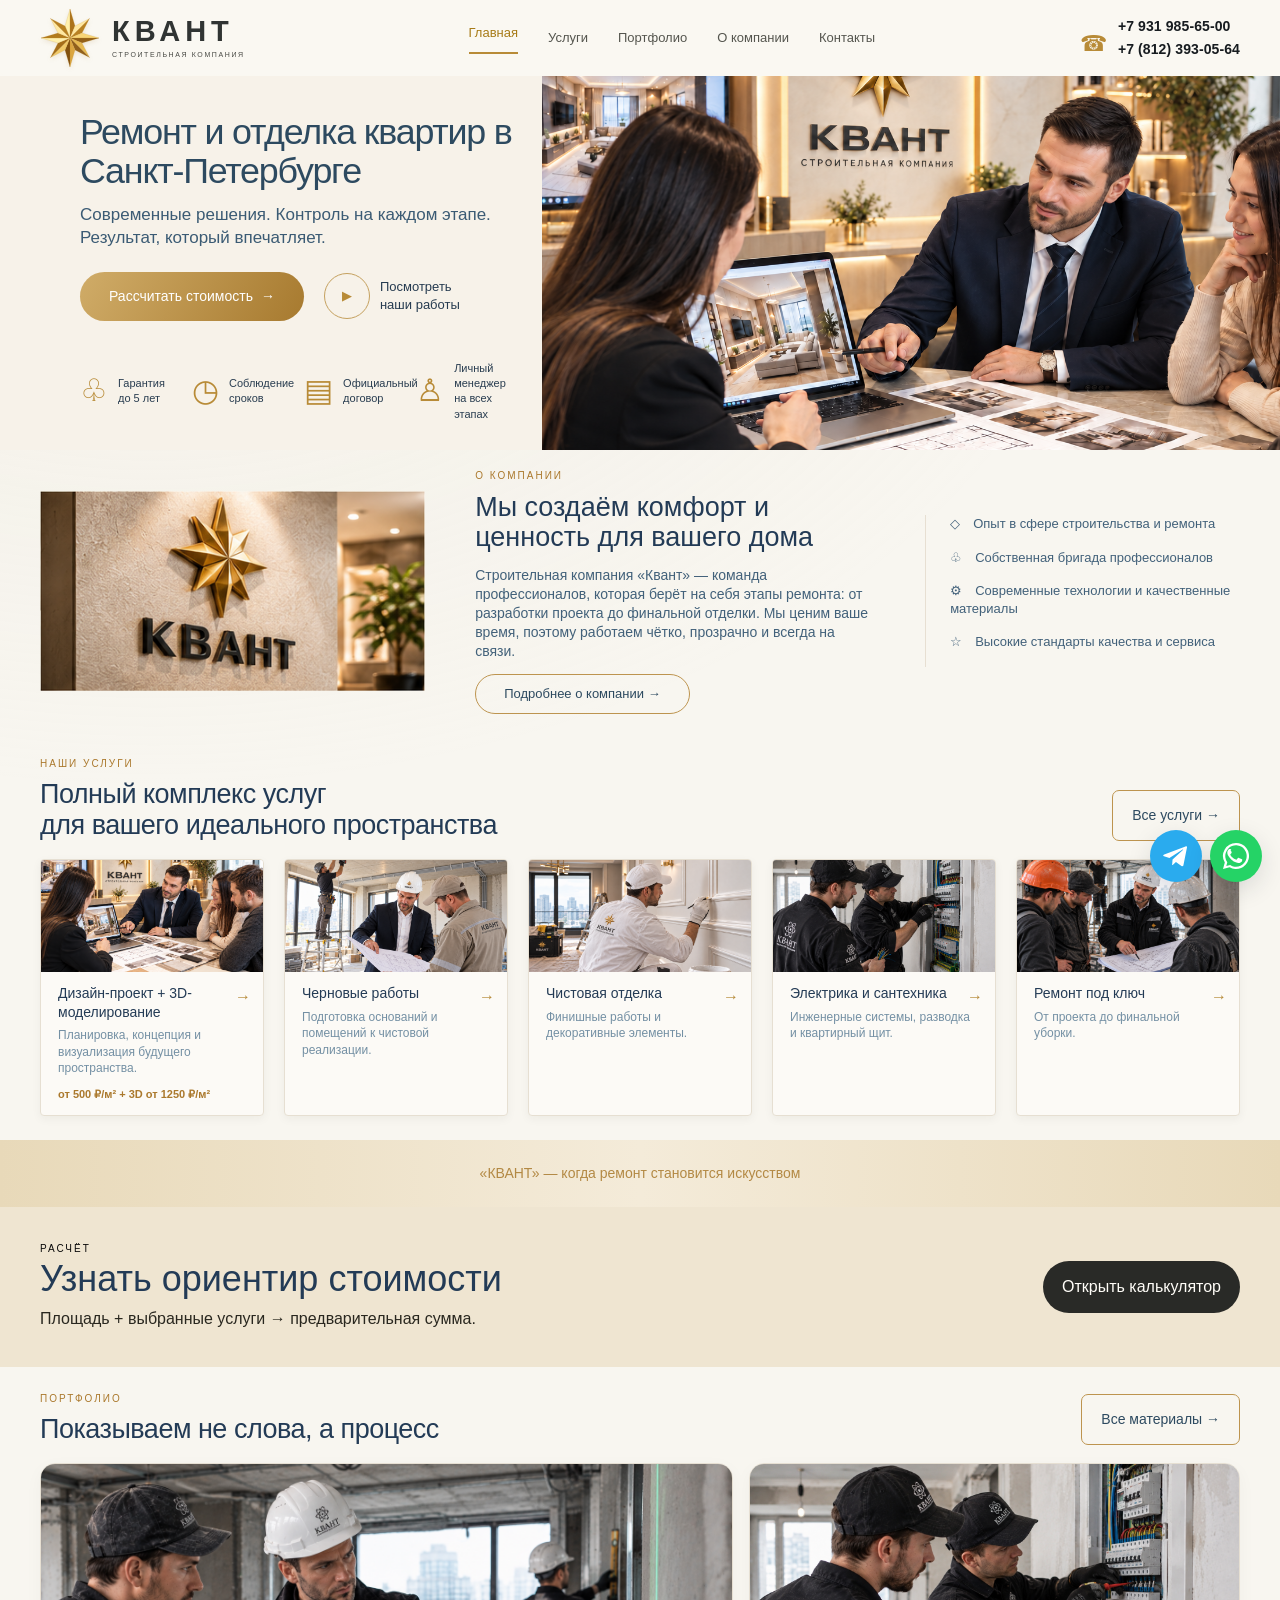
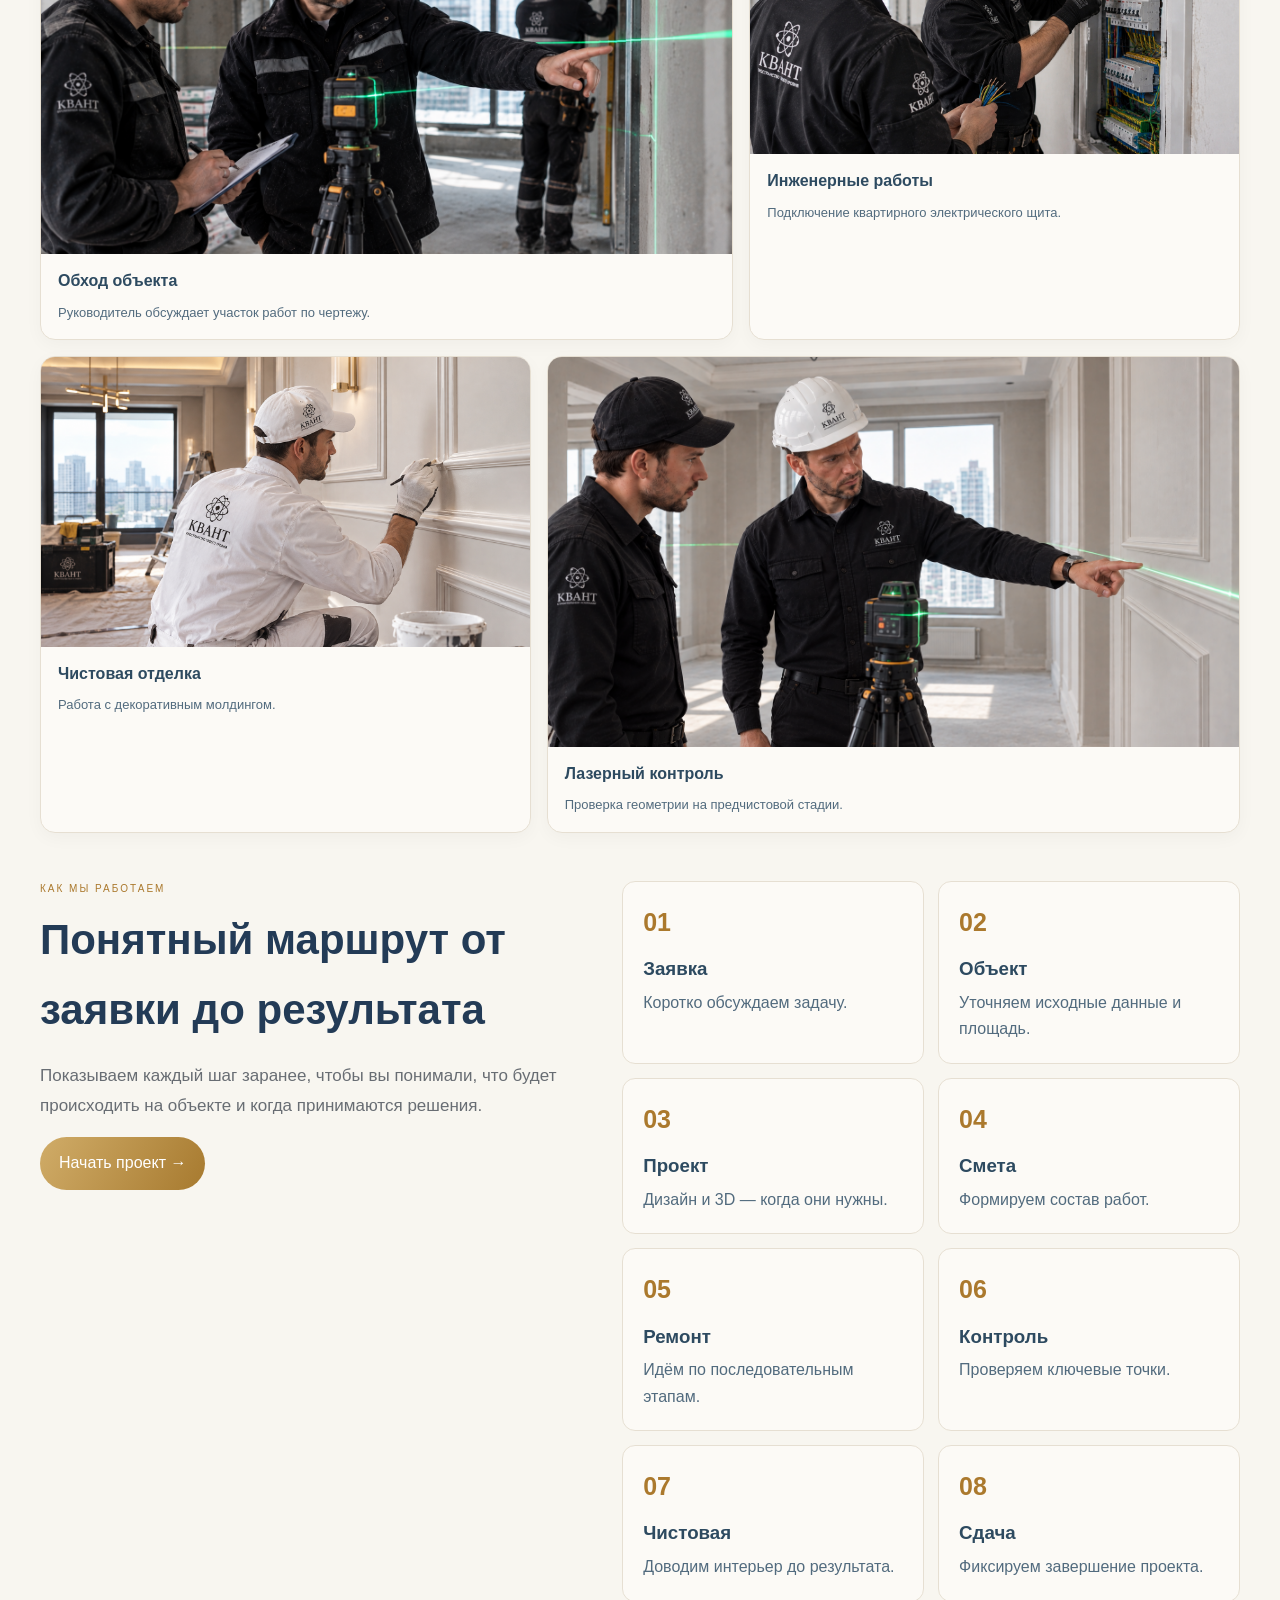
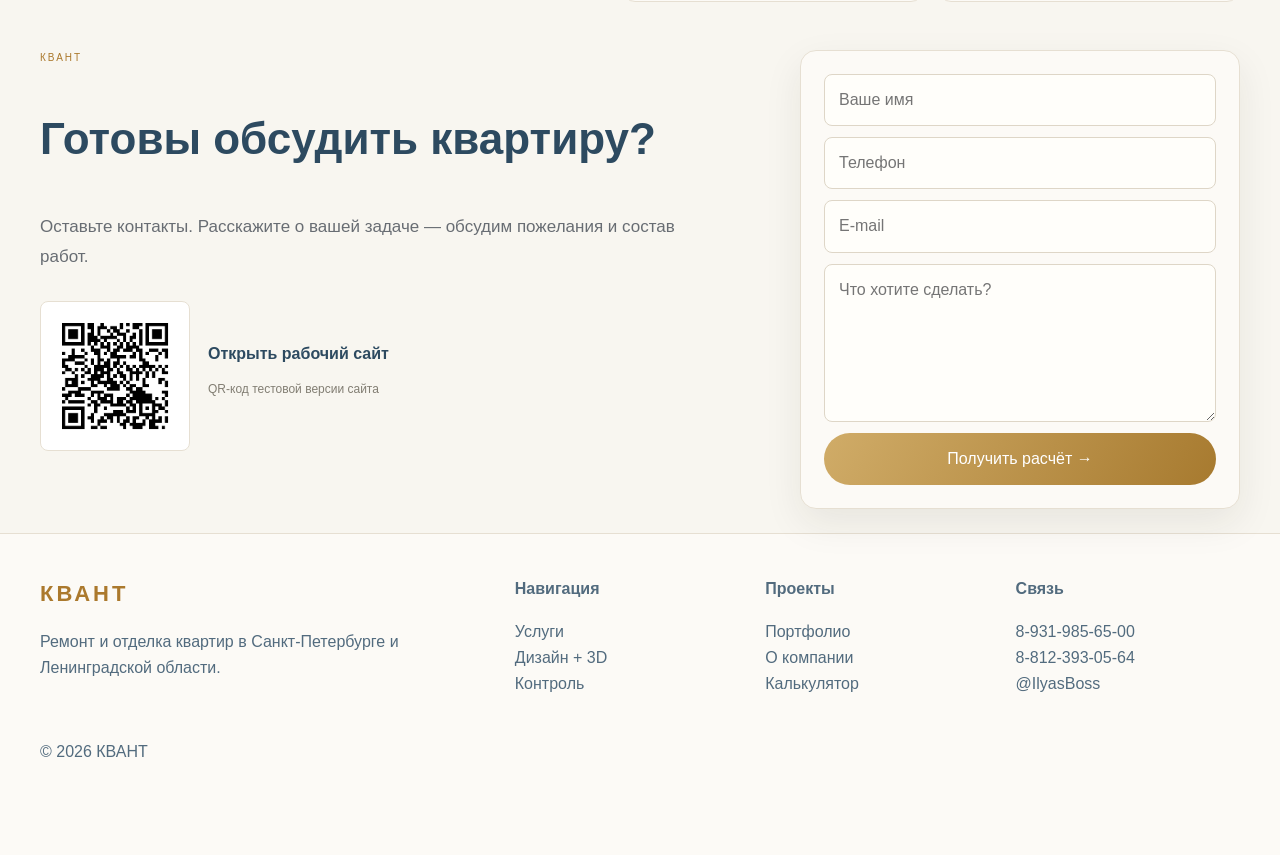
==== commit aaab386b: "Add files via upload" ====
--- a/index.html
+++ b/index.html
@@ -1,4 +1,4 @@
-<!doctype html><html lang="ru"><head><meta charset="utf-8"><meta name="viewport" content="width=device-width,initial-scale=1"><title>КВАНТ — ремонт и отделка квартир</title><meta name="description" content="КВАНТ — ремонт и отделка квартир, дизайн-проект и контроль работ в Санкт-Петербурге и Ленинградской области."><link rel="stylesheet" href="style.css?v=kvant-native-brand-20261101"><link rel="icon" href="assets/kvant-star.svg" type="image/svg+xml"></head><body class="home"><header class="header"><div class="container nav">
+<!doctype html><html lang="ru"><head><meta charset="utf-8"><meta name="viewport" content="width=device-width,initial-scale=1"><title>КВАНТ — ремонт и отделка квартир</title><meta name="description" content="КВАНТ — ремонт и отделка квартир, дизайн-проект и контроль работ в Санкт-Петербурге и Ленинградской области."><link rel="stylesheet" href="style.css?v=kvant-light-hero-20261103"><link rel="icon" href="assets/kvant-star-64.png?v=20261103" type="image/png" sizes="64x64"><link rel="icon" href="assets/kvant-star.svg?v=20261103" type="image/svg+xml" sizes="any"></head><body class="home"><header class="header"><div class="container nav">
 <a class="brand native-brand" href="index.html" aria-label="КВАНТ — строительная компания"><svg class="brand-star" viewBox="0 0 120 120" xmlns="http://www.w3.org/2000/svg" aria-hidden="true" focusable="false"><polygon points="60,60 50,36 60,2" fill="#fff0ad" stroke="#bb8c35" stroke-width=".35"/><polygon points="60,60 60,2 70,36" fill="#ac731b" stroke="#bb8c35" stroke-width=".35"/><polygon points="60,60 70,36 99,21" fill="#ffe7a0" stroke="#bb8c35" stroke-width=".35"/><polygon points="60,60 99,21 84,50" fill="#b98122" stroke="#bb8c35" stroke-width=".35"/><polygon points="60,60 84,50 118,60" fill="#f8d577" stroke="#bb8c35" stroke-width=".35"/><polygon points="60,60 118,60 84,70" fill="#936018" stroke="#bb8c35" stroke-width=".35"/><polygon points="60,60 84,70 99,99" fill="#e6b950" stroke="#bb8c35" stroke-width=".35"/><polygon points="60,60 99,99 70,84" fill="#91601b" stroke="#bb8c35" stroke-width=".35"/><polygon points="60,60 70,84 60,118" fill="#dba640" stroke="#bb8c35" stroke-width=".35"/><polygon points="60,60 60,118 50,84" fill="#81500e" stroke="#bb8c35" stroke-width=".35"/><polygon points="60,60 50,84 21,99" fill="#f0c968" stroke="#bb8c35" stroke-width=".35"/><polygon points="60,60 21,99 36,70" fill="#a56e19" stroke="#bb8c35" stroke-width=".35"/><polygon points="60,60 36,70 2,60" fill="#fff0ad" stroke="#bb8c35" stroke-width=".35"/><polygon points="60,60 2,60 36,50" fill="#b27b1c" stroke="#bb8c35" stroke-width=".35"/><polygon points="60,60 36,50 21,21" fill="#ffe8a1" stroke="#bb8c35" stroke-width=".35"/><polygon points="60,60 21,21 50,36" fill="#b78021" stroke="#bb8c35" stroke-width=".35"/></svg><span class="brand-type"><strong>КВАНТ</strong><small>СТРОИТЕЛЬНАЯ КОМПАНИЯ</small></span></a>
 <nav class="menu"><a class="active" href="index.html">Главная</a><a href="services.html">Услуги</a><a href="portfolio.html">Портфолио</a><a href="about.html">О компании</a><a href="contact.html">Контакты</a></nav><div class="header-contacts"><a href="tel:+79319856500">+7 931 985-65-00</a><a href="tel:+78123930564">+7 (812) 393-05-64</a></div></div></header><main>
 <section class="hero"><div class="container hero-grid">
@@ -6,7 +6,7 @@
 <p class="lead">Современные решения. Контроль на каждом этапе. Результат, который впечатляет.</p>
 <div class="actions"><a class="btn" href="calculator.html">Рассчитать стоимость <span aria-hidden="true">→</span></a><a class="work-link" href="portfolio.html"><span class="play">▶</span><span>Посмотреть<br>наши работы</span></a></div>
 <div class="hero-benefits"><div><b>♧</b><span>Гарантия<br>до 5 лет</span></div><div><b>◷</b><span>Соблюдение<br>сроков</span></div><div><b>▤</b><span>Официальный<br>договор</span></div><div><b>♙</b><span>Личный менеджер<br>на всех этапах</span></div></div></div>
-<div class="hero-media reference-hero" role="img" aria-label="Обсуждение проекта ремонта в офисе КВАНТ"><div class="hero-caption"><div><strong>КВАНТ</strong><br><small>пространство твоего уровня</small></div></div></div>
+<div class="hero-media hero-media-main"><img src="design-consultation.png" alt="Ухоженный руководитель КВАНТ с классическими часами обсуждает дизайн-проект с клиентами в светлом офисе" width="1536" height="1024" fetchpriority="high" decoding="async"></div>
 </div></section>
 
 <section class="section about-preview"><div class="container about-grid"><div class="reference-about" role="img" aria-label="Золотая звезда КВАНТ в интерьере офиса"></div><div><div class="eyebrow">О КОМПАНИИ</div><h2>Мы создаём комфорт и ценность для вашего дома</h2><p>Строительная компания «Квант» — команда профессионалов, которая берёт на себя этапы ремонта: от разработки проекта до финальной отделки. Мы ценим ваше время, поэтому работаем чётко, прозрачно и всегда на связи.</p><a class="btn alt" href="about.html">Подробнее о компании →</a></div><div class="about-points"><p>◇　Опыт в сфере строительства и ремонта</p><p>♧　Собственная бригада профессионалов</p><p>⚙　Современные технологии и качественные материалы</p><p>☆　Высокие стандарты качества и сервиса</p></div></div></section>
--- a/style.css
+++ b/style.css
@@ -199,3 +199,10 @@
 
 /* Separate photographs tell the finishing and inspection story. */
 .finish-story{display:grid;grid-template-columns:repeat(2,minmax(0,1fr));gap:24px}.finish-story figure{margin:0;border:1px solid var(--line);background:var(--surface);overflow:hidden;border-radius:5px}.finish-story img{width:100%;height:auto;aspect-ratio:3/2;object-fit:cover}.finish-story figcaption{padding:22px}.finish-story h3{font-size:23px;font-weight:400;line-height:1.25;margin:8px 0}.finish-story p{margin:0;color:var(--muted)}@media(max-width:640px){.finish-story{grid-template-columns:1fr;gap:18px}.finish-story figcaption{padding:18px}}
+
+/* Approved design consultation photograph on the home first screen. */
+.home .hero-media-main{background:#eee5d5;min-height:374px;aspect-ratio:893/374}
+.home .hero-media-main>img{position:absolute;inset:0;width:100%;height:100%;min-height:0;object-fit:cover;object-position:58% 32%}
+.home .hero-media-main:after{display:none}
+@media(min-width:1600px){.home .hero-media-main{min-height:440px}}
+@media(max-width:640px){.home .hero-media-main{min-height:0;height:auto;aspect-ratio:3/2}.home .hero-media-main>img{object-position:center}}
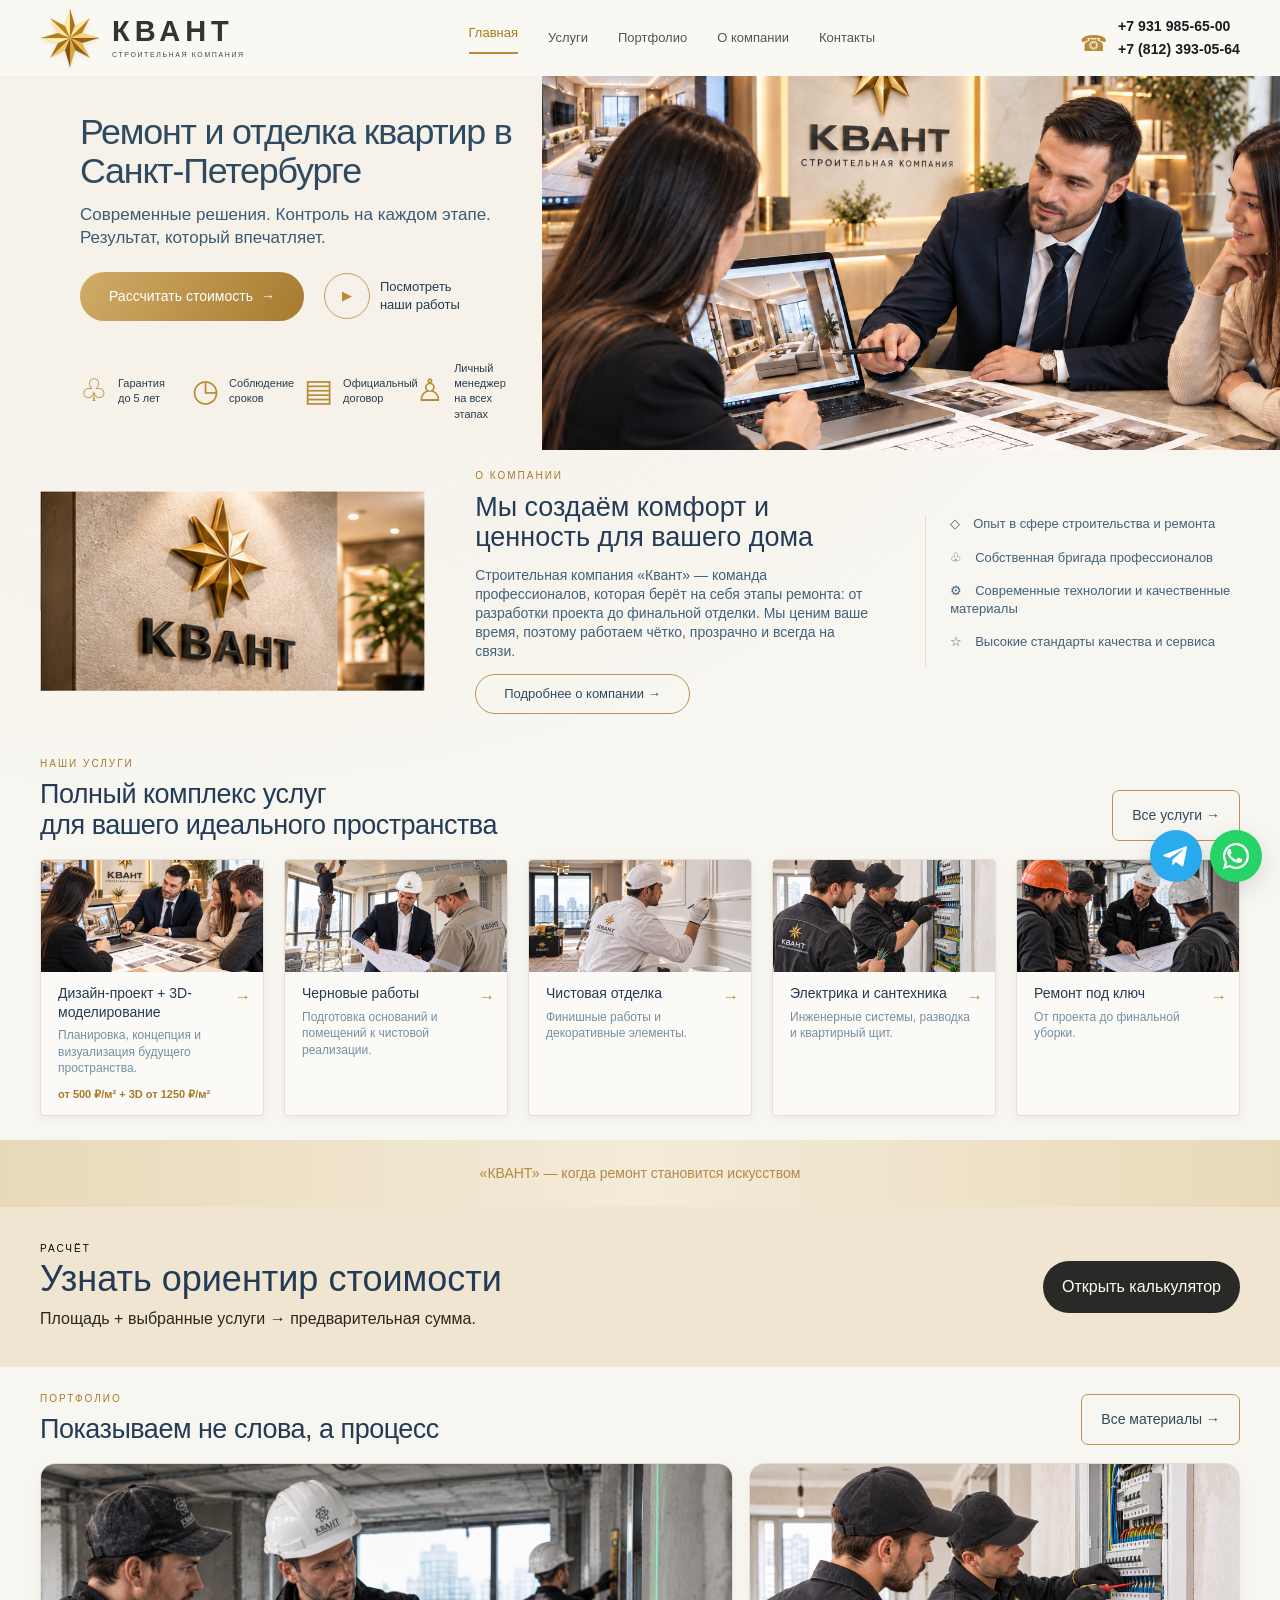
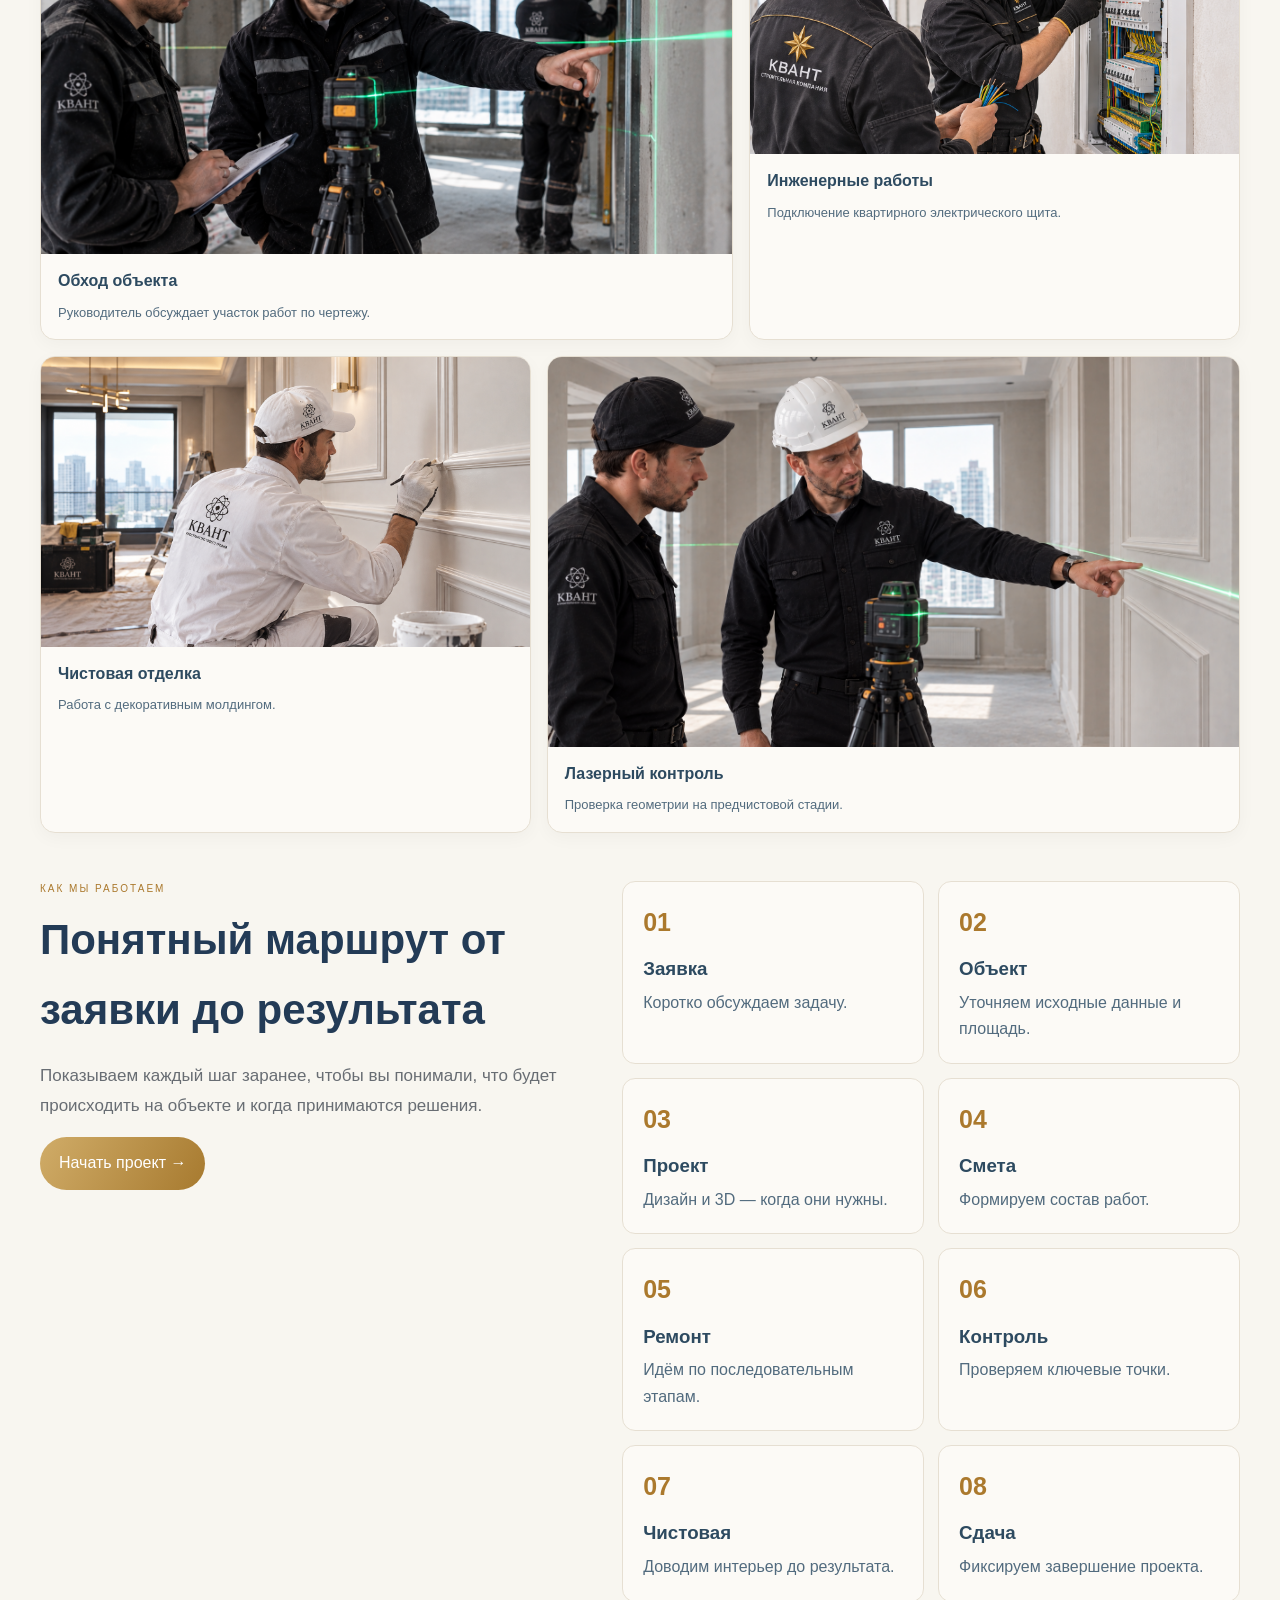
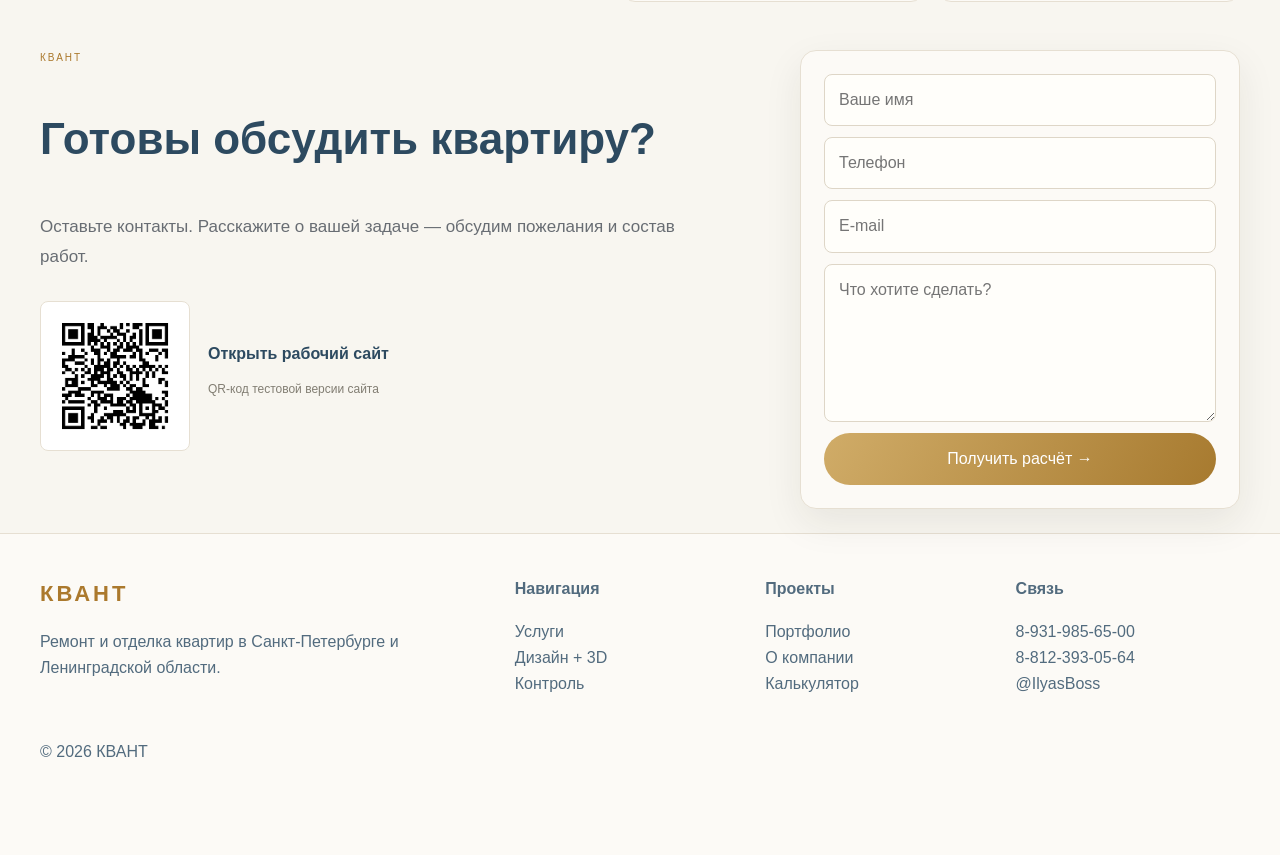
==== commit bb98e36f: "Add files via upload" ====
--- a/index.html
+++ b/index.html
@@ -16,7 +16,7 @@
 <a class="card" href="design.html"><img class="card-media" src="design-consultation.png" alt="КВАНТ — ремонт и отделка квартир" loading="lazy"><div class="card-body"><h3>Дизайн-проект + 3D-моделирование</h3><p>Планировка, концепция и визуализация будущего пространства.</p><div class="price">от 500 ₽/м² + 3D от 1250 ₽/м²</div></div></a>
 <a class="card" href="rough.html"><img class="card-media" src="rough-supervision.png" alt="Черновые работы: обсуждение проекта и монтаж гофры" loading="lazy"><div class="card-body"><h3>Черновые работы</h3><p>Подготовка оснований и помещений к чистовой реализации.</p></div></a>
 <a class="card" href="finish.html"><img class="card-media" src="finish-craft.png?v=20261103" alt="Чистовая отделка: мастер работает с молдингом" loading="lazy"><div class="card-body"><h3>Чистовая отделка</h3><p>Финишные работы и декоративные элементы.</p></div></a>
-<a class="card" href="services.html"><img class="card-media" src="electrician.jpg" alt="КВАНТ — ремонт и отделка квартир" loading="lazy"><div class="card-body"><h3>Электрика и сантехника</h3><p>Инженерные системы, разводка и квартирный щит.</p></div></a>
+<a class="card" href="services.html"><img class="card-media" src="electrician-kvant.png" alt="Электрики КВАНТ в фирменной форме подключают квартирный электрический щит" loading="lazy"><div class="card-body"><h3>Электрика и сантехника</h3><p>Инженерные системы, разводка и квартирный щит.</p></div></a>
 <a class="card" href="turnkey.html"><img class="card-media" src="turnkey-team.png" alt="Ремонт под ключ: руководитель и бригада сверяют чертёж" loading="lazy"><div class="card-body"><h3>Ремонт под ключ</h3><p>От проекта до финальной уборки.</p></div></a>
 </div></div></section>
 
@@ -25,7 +25,7 @@
 <section class="section"><div class="container"><div class="section-head"><div><div class="eyebrow">ПОРТФОЛИО</div><h2>Показываем не слова, а процесс</h2></div><a class="btn alt" href="portfolio.html">Все материалы →</a></div>
 <div class="gallery">
 <figure><img src="control-1.jpg" alt="КВАНТ — ремонт и отделка квартир" loading="lazy"><figcaption><b>Обход объекта</b><span>Руководитель обсуждает участок работ по чертежу.</span></figcaption></figure>
-<figure><img src="electrician.jpg" alt="КВАНТ — ремонт и отделка квартир" loading="lazy"><figcaption><b>Инженерные работы</b><span>Подключение квартирного электрического щита.</span></figcaption></figure>
+<figure><img src="electrician-kvant.png" alt="Электрики КВАНТ в фирменной форме подключают квартирный электрический щит" loading="lazy"><figcaption><b>Инженерные работы</b><span>Подключение квартирного электрического щита.</span></figcaption></figure>
 <figure><img src="finish-molding.png" alt="КВАНТ — ремонт и отделка квартир" loading="lazy"><figcaption><b>Чистовая отделка</b><span>Работа с декоративным молдингом.</span></figcaption></figure>
 <figure><img src="control-3.jpg" alt="КВАНТ — ремонт и отделка квартир" loading="lazy"><figcaption><b>Лазерный контроль</b><span>Проверка геометрии на предчистовой стадии.</span></figcaption></figure>
 </div></div></section>
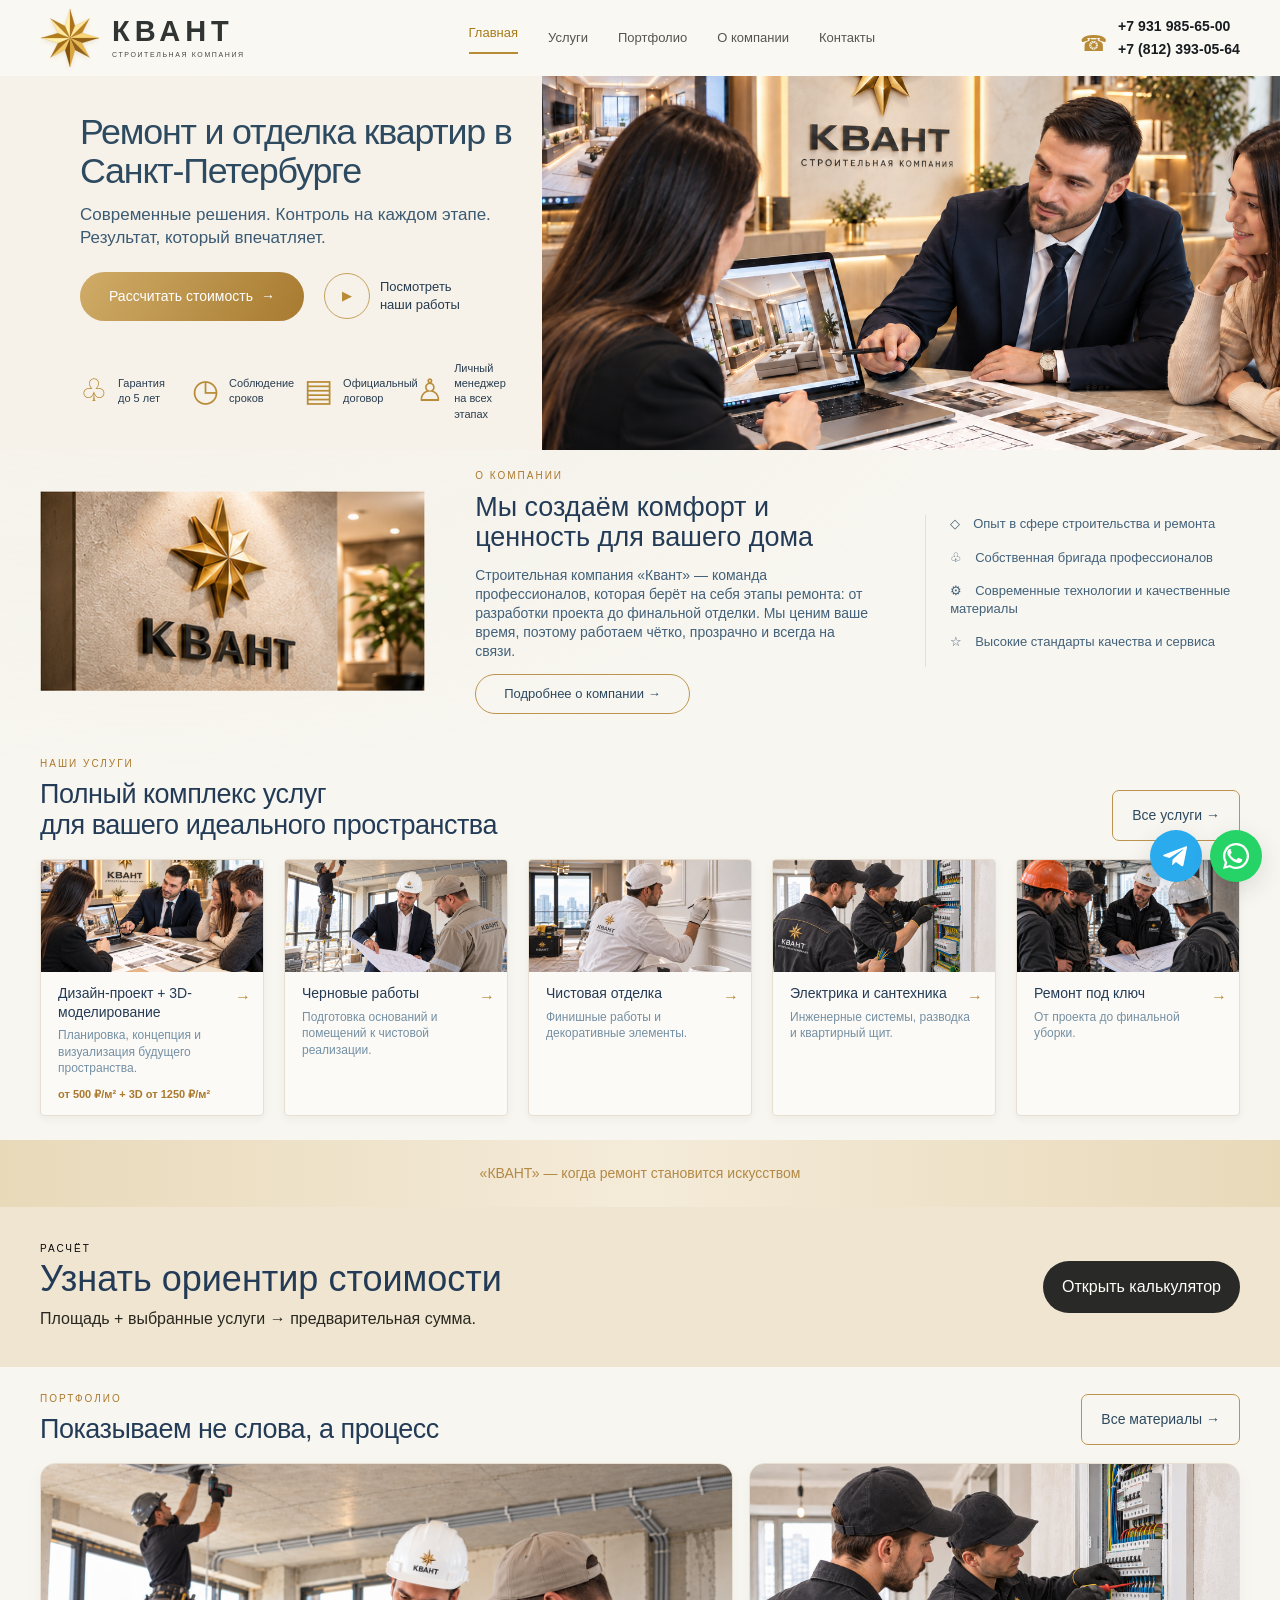
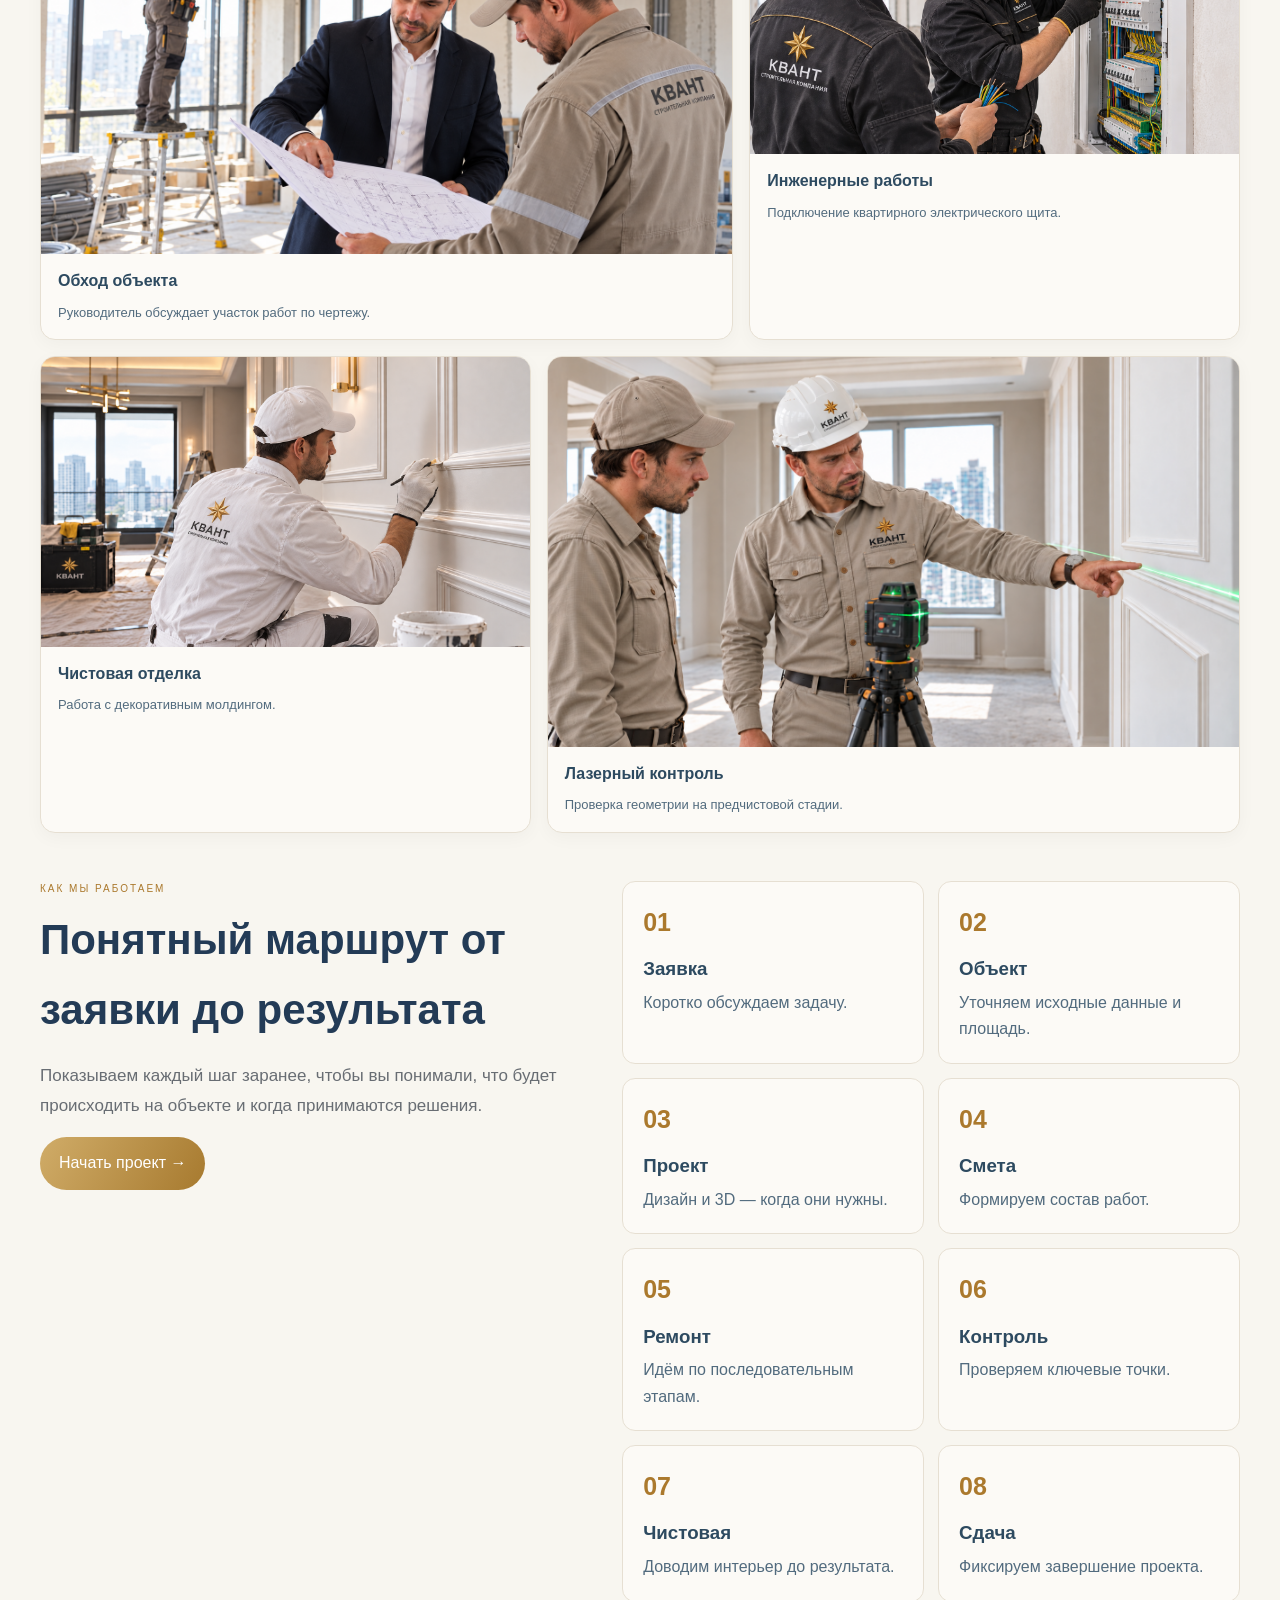
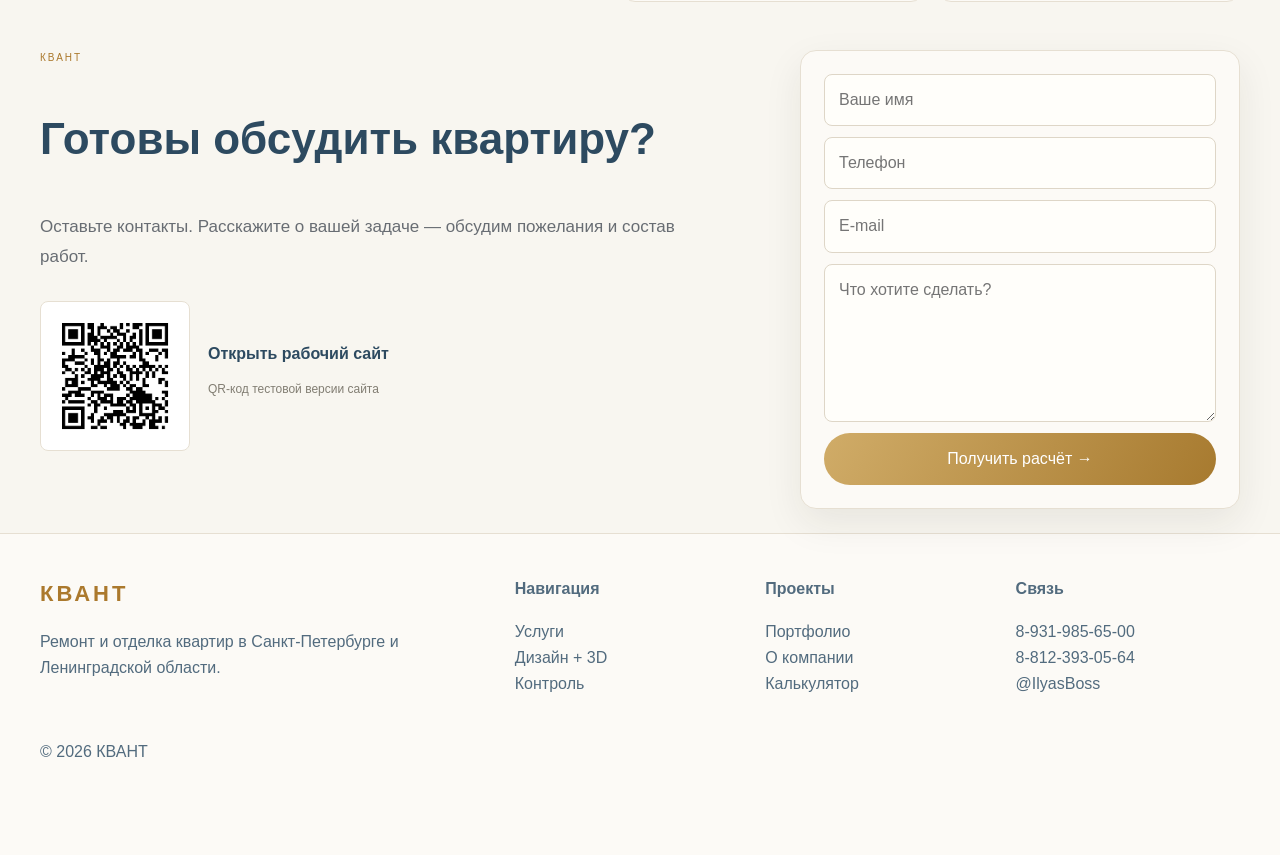
==== commit 5e9a255c: "Add files via upload" ====
--- a/index.html
+++ b/index.html
@@ -1,4 +1,4 @@
-<!doctype html><html lang="ru"><head><meta charset="utf-8"><meta name="viewport" content="width=device-width,initial-scale=1"><title>КВАНТ — ремонт и отделка квартир</title><meta name="description" content="КВАНТ — ремонт и отделка квартир, дизайн-проект и контроль работ в Санкт-Петербурге и Ленинградской области."><link rel="stylesheet" href="style.css?v=kvant-light-hero-20261103"><link rel="icon" href="assets/kvant-star-64.png?v=20261103" type="image/png" sizes="64x64"><link rel="icon" href="assets/kvant-star.svg?v=20261103" type="image/svg+xml" sizes="any"></head><body class="home"><header class="header"><div class="container nav">
+<!doctype html><html lang="ru"><head><meta charset="utf-8"><meta name="viewport" content="width=device-width,initial-scale=1"><title>КВАНТ — ремонт и отделка квартир</title><meta name="description" content="КВАНТ — ремонт и отделка квартир, дизайн-проект и контроль работ в Санкт-Петербурге и Ленинградской области."><link rel="stylesheet" href="style.css?v=kvant-light-hero-20261103"><link rel="icon" href="favicon-kvant-gold-v4.ico?v=20261103-4" type="image/x-icon" sizes="16x16 32x32 48x48"><link rel="icon" href="assets/kvant-favicon-gold-v4-32.png?v=20261103-4" type="image/png" sizes="32x32"></head><body class="home"><header class="header"><div class="container nav">
 <a class="brand native-brand" href="index.html" aria-label="КВАНТ — строительная компания"><svg class="brand-star" viewBox="0 0 120 120" xmlns="http://www.w3.org/2000/svg" aria-hidden="true" focusable="false"><polygon points="60,60 50,36 60,2" fill="#fff0ad" stroke="#bb8c35" stroke-width=".35"/><polygon points="60,60 60,2 70,36" fill="#ac731b" stroke="#bb8c35" stroke-width=".35"/><polygon points="60,60 70,36 99,21" fill="#ffe7a0" stroke="#bb8c35" stroke-width=".35"/><polygon points="60,60 99,21 84,50" fill="#b98122" stroke="#bb8c35" stroke-width=".35"/><polygon points="60,60 84,50 118,60" fill="#f8d577" stroke="#bb8c35" stroke-width=".35"/><polygon points="60,60 118,60 84,70" fill="#936018" stroke="#bb8c35" stroke-width=".35"/><polygon points="60,60 84,70 99,99" fill="#e6b950" stroke="#bb8c35" stroke-width=".35"/><polygon points="60,60 99,99 70,84" fill="#91601b" stroke="#bb8c35" stroke-width=".35"/><polygon points="60,60 70,84 60,118" fill="#dba640" stroke="#bb8c35" stroke-width=".35"/><polygon points="60,60 60,118 50,84" fill="#81500e" stroke="#bb8c35" stroke-width=".35"/><polygon points="60,60 50,84 21,99" fill="#f0c968" stroke="#bb8c35" stroke-width=".35"/><polygon points="60,60 21,99 36,70" fill="#a56e19" stroke="#bb8c35" stroke-width=".35"/><polygon points="60,60 36,70 2,60" fill="#fff0ad" stroke="#bb8c35" stroke-width=".35"/><polygon points="60,60 2,60 36,50" fill="#b27b1c" stroke="#bb8c35" stroke-width=".35"/><polygon points="60,60 36,50 21,21" fill="#ffe8a1" stroke="#bb8c35" stroke-width=".35"/><polygon points="60,60 21,21 50,36" fill="#b78021" stroke="#bb8c35" stroke-width=".35"/></svg><span class="brand-type"><strong>КВАНТ</strong><small>СТРОИТЕЛЬНАЯ КОМПАНИЯ</small></span></a>
 <nav class="menu"><a class="active" href="index.html">Главная</a><a href="services.html">Услуги</a><a href="portfolio.html">Портфолио</a><a href="about.html">О компании</a><a href="contact.html">Контакты</a></nav><div class="header-contacts"><a href="tel:+79319856500">+7 931 985-65-00</a><a href="tel:+78123930564">+7 (812) 393-05-64</a></div></div></header><main>
 <section class="hero"><div class="container hero-grid">
@@ -24,10 +24,10 @@
 
 <section class="section"><div class="container"><div class="section-head"><div><div class="eyebrow">ПОРТФОЛИО</div><h2>Показываем не слова, а процесс</h2></div><a class="btn alt" href="portfolio.html">Все материалы →</a></div>
 <div class="gallery">
-<figure><img src="control-1.jpg" alt="КВАНТ — ремонт и отделка квартир" loading="lazy"><figcaption><b>Обход объекта</b><span>Руководитель обсуждает участок работ по чертежу.</span></figcaption></figure>
+<figure><img src="rough-supervision.png?v=20261103-portfolio" alt="КВАНТ — ремонт и отделка квартир" loading="lazy"><figcaption><b>Обход объекта</b><span>Руководитель обсуждает участок работ по чертежу.</span></figcaption></figure>
 <figure><img src="electrician-kvant.png" alt="Электрики КВАНТ в фирменной форме подключают квартирный электрический щит" loading="lazy"><figcaption><b>Инженерные работы</b><span>Подключение квартирного электрического щита.</span></figcaption></figure>
-<figure><img src="finish-molding.png" alt="КВАНТ — ремонт и отделка квартир" loading="lazy"><figcaption><b>Чистовая отделка</b><span>Работа с декоративным молдингом.</span></figcaption></figure>
-<figure><img src="control-3.jpg" alt="КВАНТ — ремонт и отделка квартир" loading="lazy"><figcaption><b>Лазерный контроль</b><span>Проверка геометрии на предчистовой стадии.</span></figcaption></figure>
+<figure><img src="finish-craft.png?v=20261103-portfolio" alt="КВАНТ — ремонт и отделка квартир" loading="lazy"><figcaption><b>Чистовая отделка</b><span>Работа с декоративным молдингом.</span></figcaption></figure>
+<figure><img src="finish-inspection.png?v=20261103-portfolio" alt="КВАНТ — ремонт и отделка квартир" loading="lazy"><figcaption><b>Лазерный контроль</b><span>Проверка геометрии на предчистовой стадии.</span></figcaption></figure>
 </div></div></section>
 
 <section class="section"><div class="container process"><div><div class="eyebrow">КАК МЫ РАБОТАЕМ</div><h2 style="font-size:42px;margin:8px 0 14px">Понятный маршрут от заявки до результата</h2><p class="lead">Показываем каждый шаг заранее, чтобы вы понимали, что будет происходить на объекте и когда принимаются решения.</p><a class="btn" href="contact.html">Начать проект →</a></div>
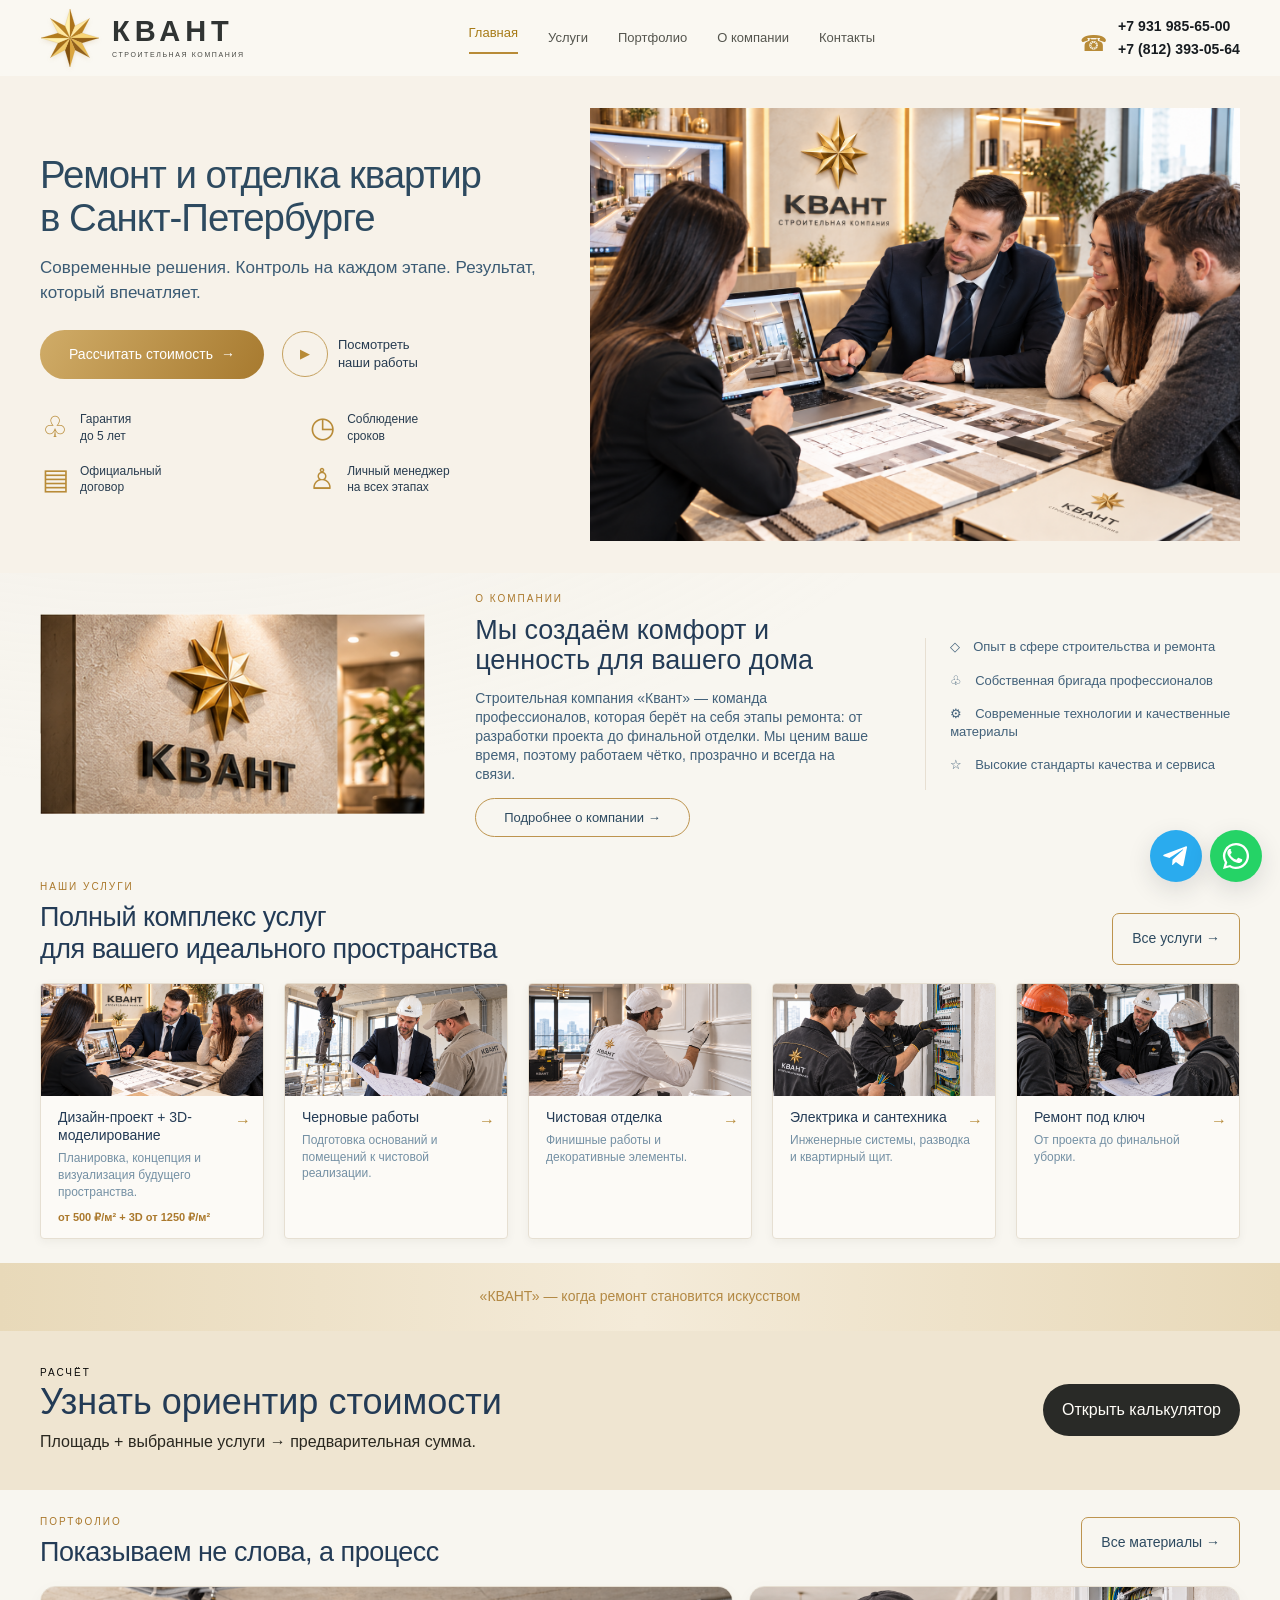
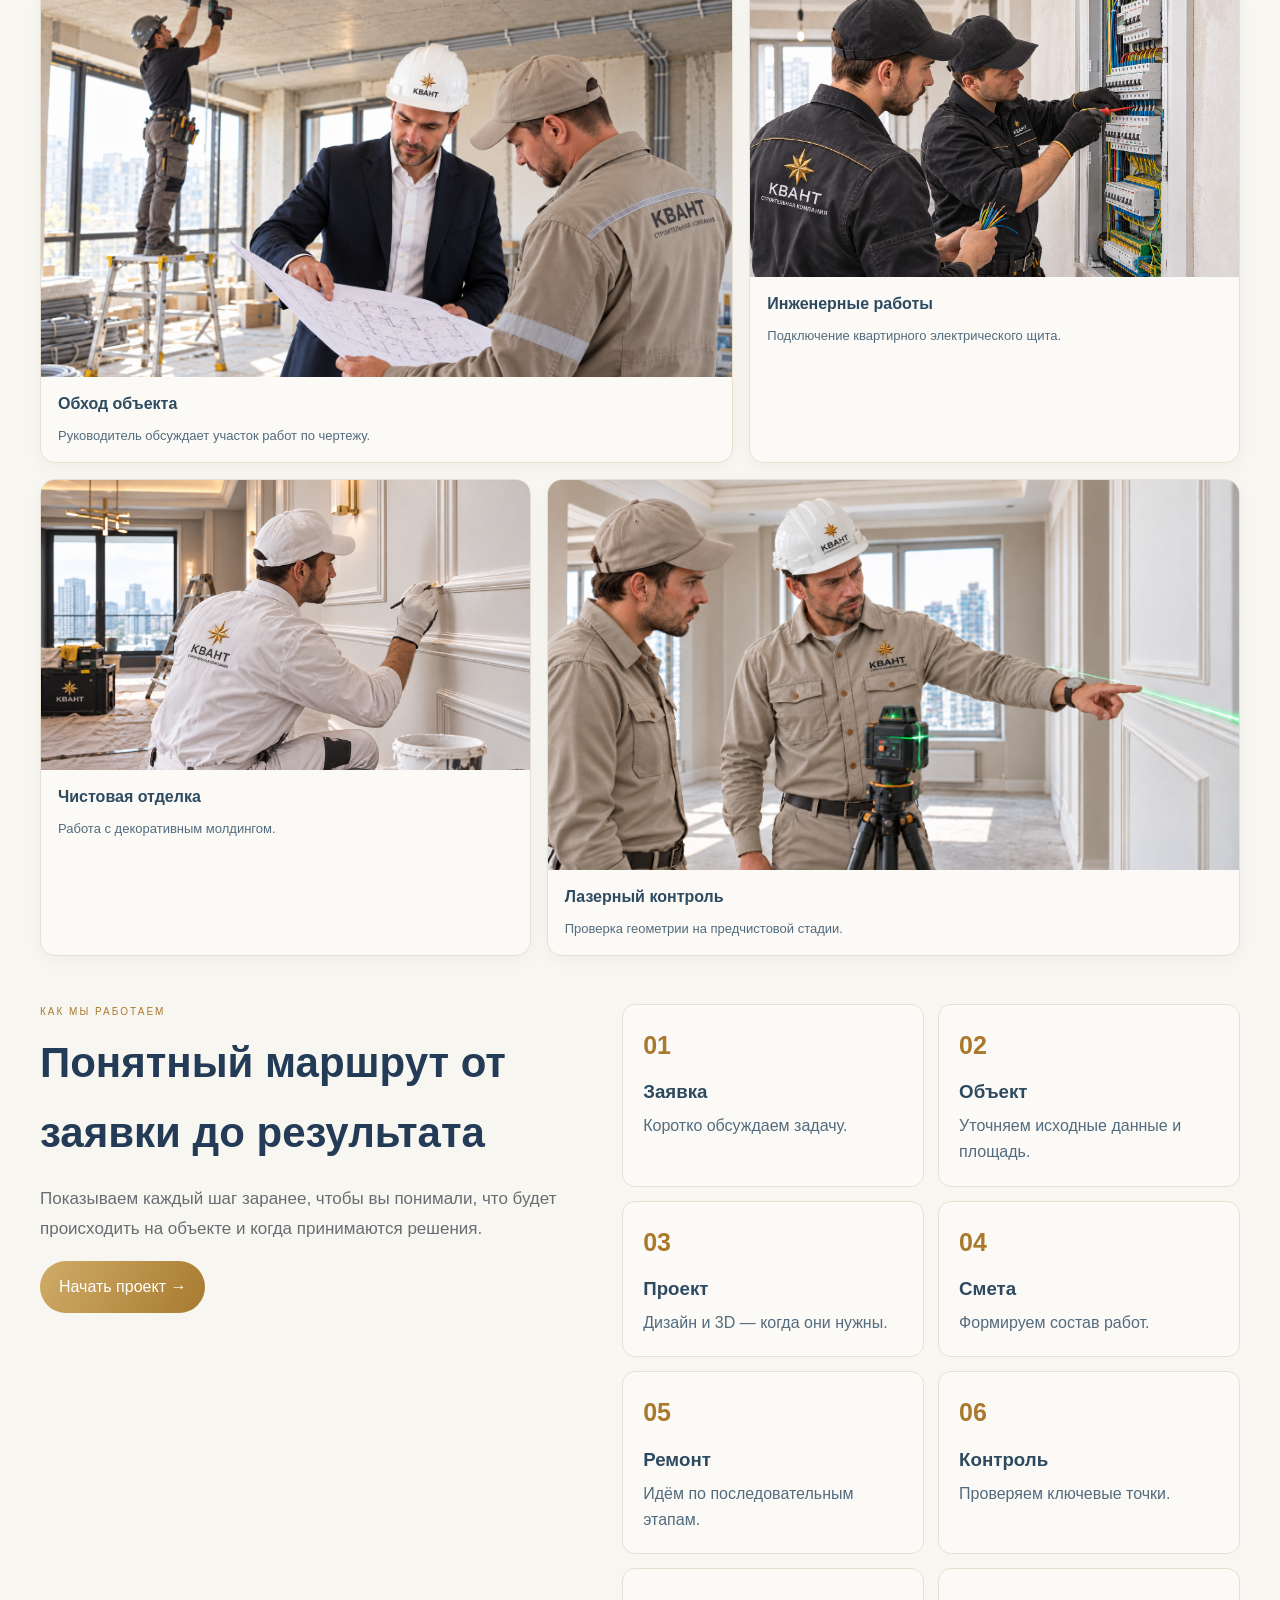
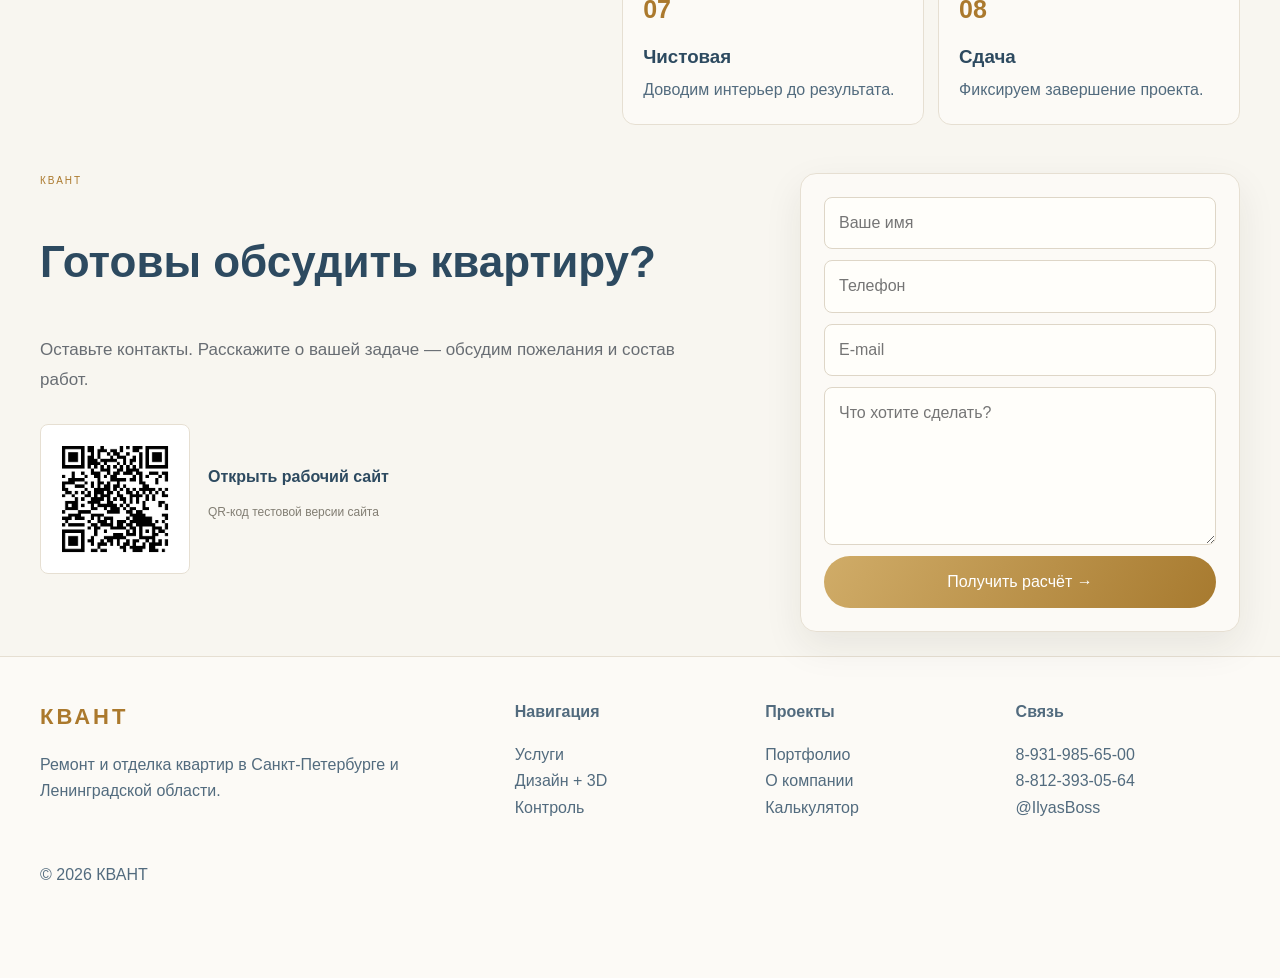
==== commit 21e1717a: "Add files via upload" ====
--- a/index.html
+++ b/index.html
@@ -1,4 +1,4 @@
-<!doctype html><html lang="ru"><head><meta charset="utf-8"><meta name="viewport" content="width=device-width,initial-scale=1"><title>КВАНТ — ремонт и отделка квартир</title><meta name="description" content="КВАНТ — ремонт и отделка квартир, дизайн-проект и контроль работ в Санкт-Петербурге и Ленинградской области."><link rel="stylesheet" href="style.css?v=kvant-light-hero-20261103"><link rel="icon" href="favicon-kvant-gold-v4.ico?v=20261103-4" type="image/x-icon" sizes="16x16 32x32 48x48"><link rel="icon" href="assets/kvant-favicon-gold-v4-32.png?v=20261103-4" type="image/png" sizes="32x32"></head><body class="home"><header class="header"><div class="container nav">
+<!doctype html><html lang="ru"><head><meta charset="utf-8"><meta name="viewport" content="width=device-width,initial-scale=1"><title>КВАНТ — ремонт и отделка квартир</title><meta name="description" content="КВАНТ — ремонт и отделка квартир, дизайн-проект и контроль работ в Санкт-Петербурге и Ленинградской области."><link rel="stylesheet" href="style.css?v=kvant-aligned-hero-20261103"><link rel="icon" href="favicon-kvant-gold-v4.ico?v=20261103-4" type="image/x-icon" sizes="16x16 32x32 48x48"><link rel="icon" href="assets/kvant-favicon-gold-v4-32.png?v=20261103-4" type="image/png" sizes="32x32"></head><body class="home"><header class="header"><div class="container nav">
 <a class="brand native-brand" href="index.html" aria-label="КВАНТ — строительная компания"><svg class="brand-star" viewBox="0 0 120 120" xmlns="http://www.w3.org/2000/svg" aria-hidden="true" focusable="false"><polygon points="60,60 50,36 60,2" fill="#fff0ad" stroke="#bb8c35" stroke-width=".35"/><polygon points="60,60 60,2 70,36" fill="#ac731b" stroke="#bb8c35" stroke-width=".35"/><polygon points="60,60 70,36 99,21" fill="#ffe7a0" stroke="#bb8c35" stroke-width=".35"/><polygon points="60,60 99,21 84,50" fill="#b98122" stroke="#bb8c35" stroke-width=".35"/><polygon points="60,60 84,50 118,60" fill="#f8d577" stroke="#bb8c35" stroke-width=".35"/><polygon points="60,60 118,60 84,70" fill="#936018" stroke="#bb8c35" stroke-width=".35"/><polygon points="60,60 84,70 99,99" fill="#e6b950" stroke="#bb8c35" stroke-width=".35"/><polygon points="60,60 99,99 70,84" fill="#91601b" stroke="#bb8c35" stroke-width=".35"/><polygon points="60,60 70,84 60,118" fill="#dba640" stroke="#bb8c35" stroke-width=".35"/><polygon points="60,60 60,118 50,84" fill="#81500e" stroke="#bb8c35" stroke-width=".35"/><polygon points="60,60 50,84 21,99" fill="#f0c968" stroke="#bb8c35" stroke-width=".35"/><polygon points="60,60 21,99 36,70" fill="#a56e19" stroke="#bb8c35" stroke-width=".35"/><polygon points="60,60 36,70 2,60" fill="#fff0ad" stroke="#bb8c35" stroke-width=".35"/><polygon points="60,60 2,60 36,50" fill="#b27b1c" stroke="#bb8c35" stroke-width=".35"/><polygon points="60,60 36,50 21,21" fill="#ffe8a1" stroke="#bb8c35" stroke-width=".35"/><polygon points="60,60 21,21 50,36" fill="#b78021" stroke="#bb8c35" stroke-width=".35"/></svg><span class="brand-type"><strong>КВАНТ</strong><small>СТРОИТЕЛЬНАЯ КОМПАНИЯ</small></span></a>
 <nav class="menu"><a class="active" href="index.html">Главная</a><a href="services.html">Услуги</a><a href="portfolio.html">Портфолио</a><a href="about.html">О компании</a><a href="contact.html">Контакты</a></nav><div class="header-contacts"><a href="tel:+79319856500">+7 931 985-65-00</a><a href="tel:+78123930564">+7 (812) 393-05-64</a></div></div></header><main>
 <section class="hero"><div class="container hero-grid">
--- a/style.css
+++ b/style.css
@@ -206,3 +206,23 @@
 .home .hero-media-main:after{display:none}
 @media(min-width:1600px){.home .hero-media-main{min-height:440px}}
 @media(max-width:640px){.home .hero-media-main{min-height:0;height:auto;aspect-ratio:3/2}.home .hero-media-main>img{object-position:center}}
+
+/* Home hero: align directly to the shared container, without viewport-based inner padding. */
+.home .hero{padding:0;overflow:visible}
+.home .hero-grid{width:min(1332px,calc(100% - 80px));max-width:none;margin-inline:auto;display:grid;grid-template-columns:minmax(0,.95fr) minmax(0,1.2fr);gap:36px;align-items:center;min-height:0;padding:32px 0}
+.home .hero-copy{min-width:0;padding:0;display:flex;flex-direction:column;justify-content:center}
+.home .hero h1{font-size:clamp(34px,3vw,48px);line-height:1.12;letter-spacing:-1px;max-width:560px;margin:0 0 16px;overflow-wrap:normal}
+.home .hero h1 span{display:block}
+.home .hero .lead{font-size:17px;line-height:1.5;max-width:540px;margin:0}
+.home .hero .actions{display:flex;flex-wrap:wrap;align-items:center;gap:18px;margin-top:24px}
+.home .hero .actions .btn{max-width:100%;width:auto}
+.home .hero-benefits{display:grid;grid-template-columns:repeat(2,minmax(0,1fr));column-gap:20px;row-gap:18px;margin-top:32px;padding:0;border:0}
+.home .hero-benefits>div{min-width:0;display:flex;flex-direction:row;align-items:center;gap:10px;padding:0;border:0;font-size:12px;line-height:1.4}
+.home .hero-benefits b{flex:0 0 30px;font-size:29px;line-height:1;text-align:center}
+.home .hero-benefits span{min-width:0}
+.home .hero-media-main{position:relative;min-width:0;width:100%;min-height:0;height:auto;aspect-ratio:auto;align-self:center;overflow:hidden;background:#eee5d5}
+.home .hero-media-main>img{position:static;inset:auto;display:block;width:100%;max-width:100%;height:auto;min-height:0;aspect-ratio:3/2;object-fit:contain;object-position:center}
+.home .hero-media-main:after{display:none}
+@media(max-width:1100px){.home .hero-grid{width:calc(100% - 48px);gap:28px}.home .hero h1{font-size:34px}.home .hero .lead{font-size:16px}.home .hero-benefits{column-gap:14px}}
+@media(max-width:900px){.home .hero-grid{grid-template-columns:minmax(0,1fr);gap:28px;padding:30px 0}.home .hero h1{max-width:680px;font-size:clamp(34px,5vw,42px)}.home .hero .lead{max-width:640px}.home .hero-benefits{max-width:600px}.home .hero-media-main{width:100%}}
+@media(max-width:640px){.home .hero-grid{width:calc(100% - 32px);gap:24px;padding:26px 0}.home .hero h1{font-size:clamp(30px,8.6vw,38px);letter-spacing:-.6px}.home .hero .lead{font-size:16px}.home .hero .actions{gap:16px;margin-top:22px}.home .hero-benefits{margin-top:26px;gap:16px 12px}.home .hero-benefits>div{font-size:11px;gap:8px}.home .hero-benefits b{flex-basis:27px;font-size:27px}.home .hero-media-main,.home .hero-media-main>img{min-height:0;height:auto;aspect-ratio:3/2}}
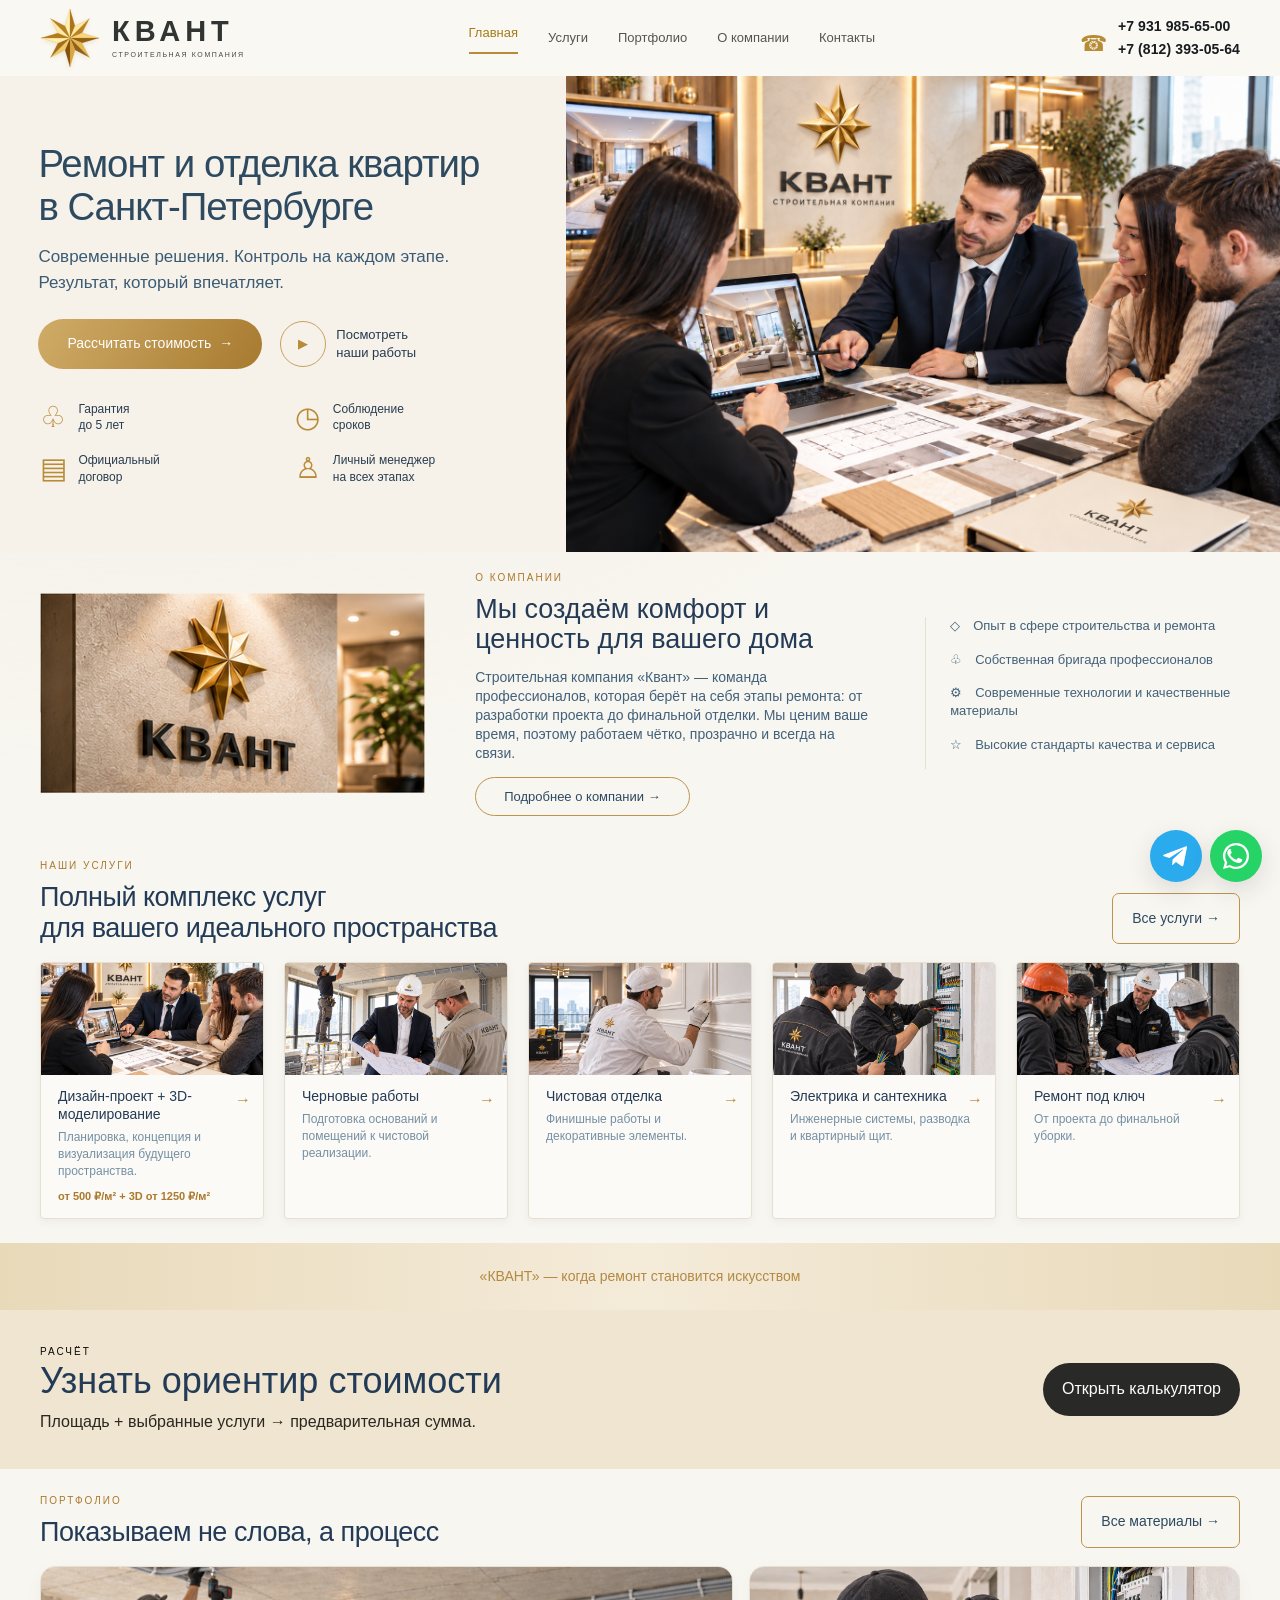
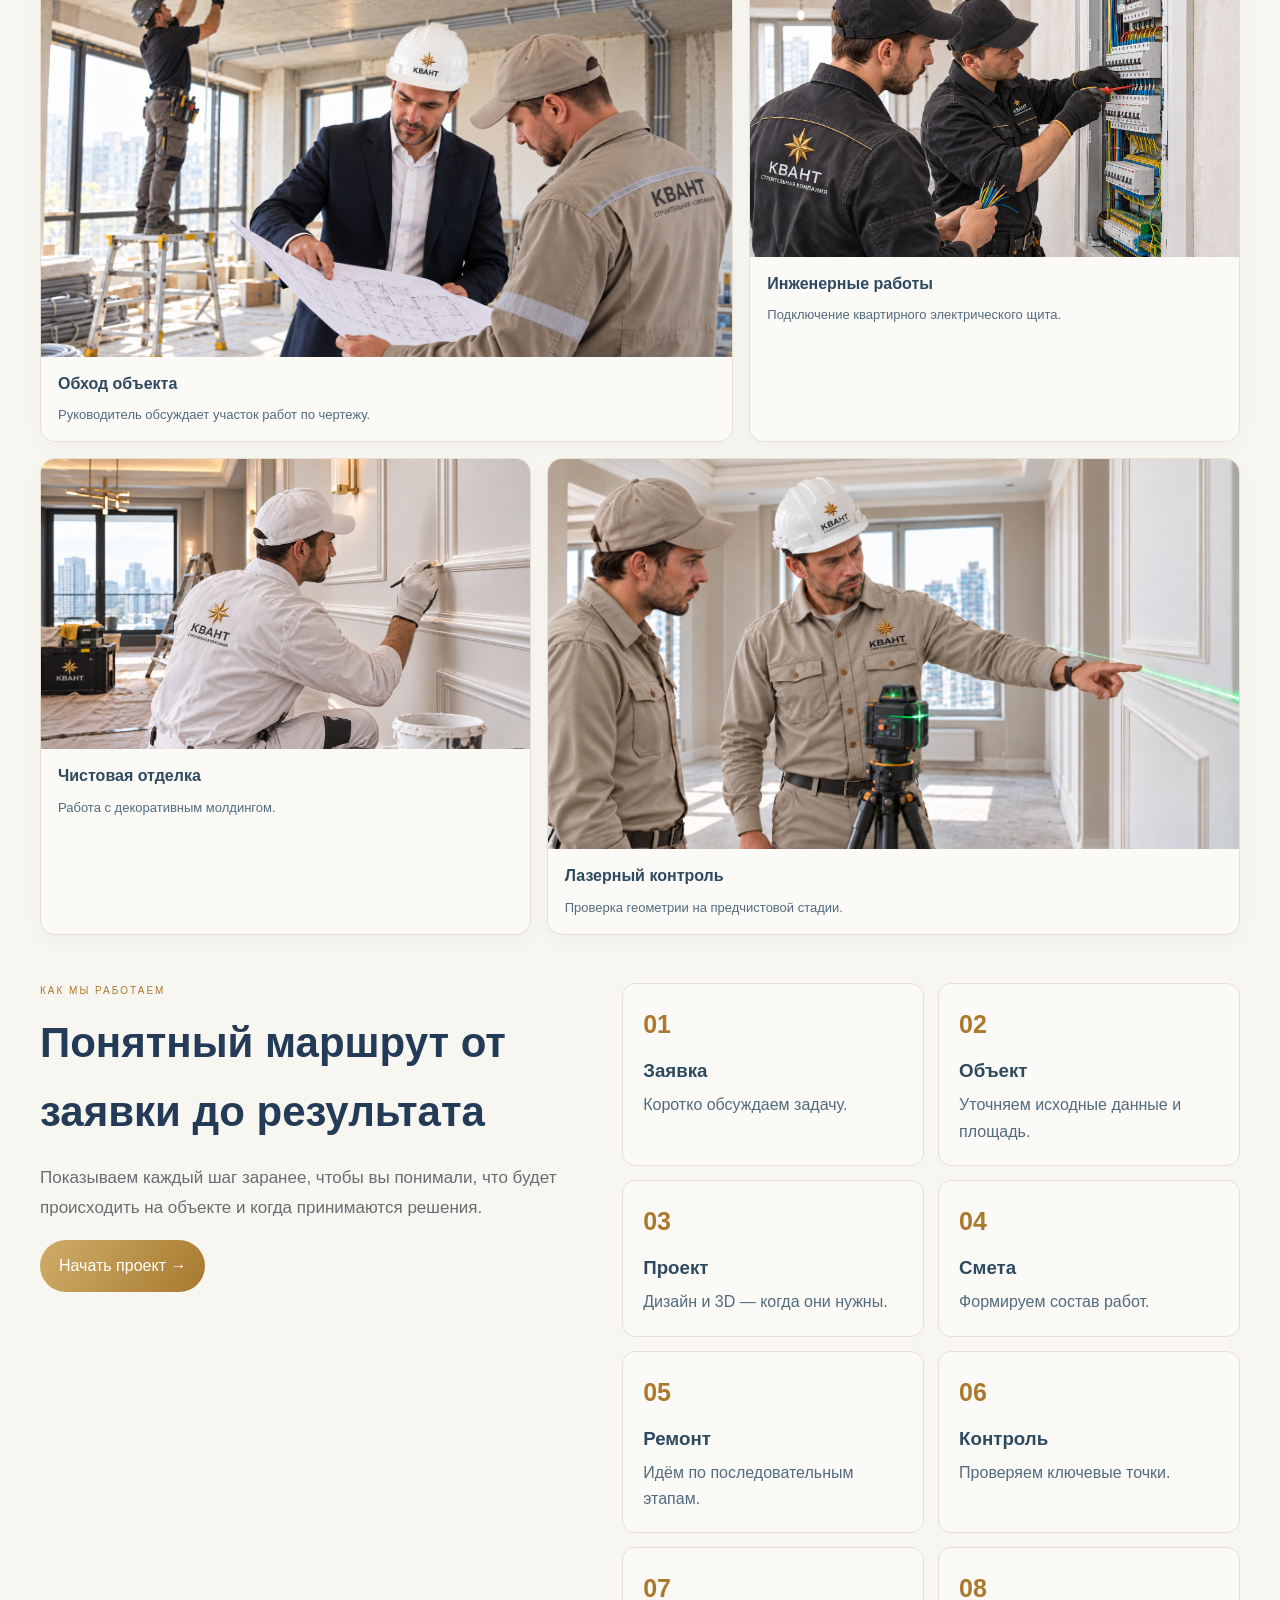
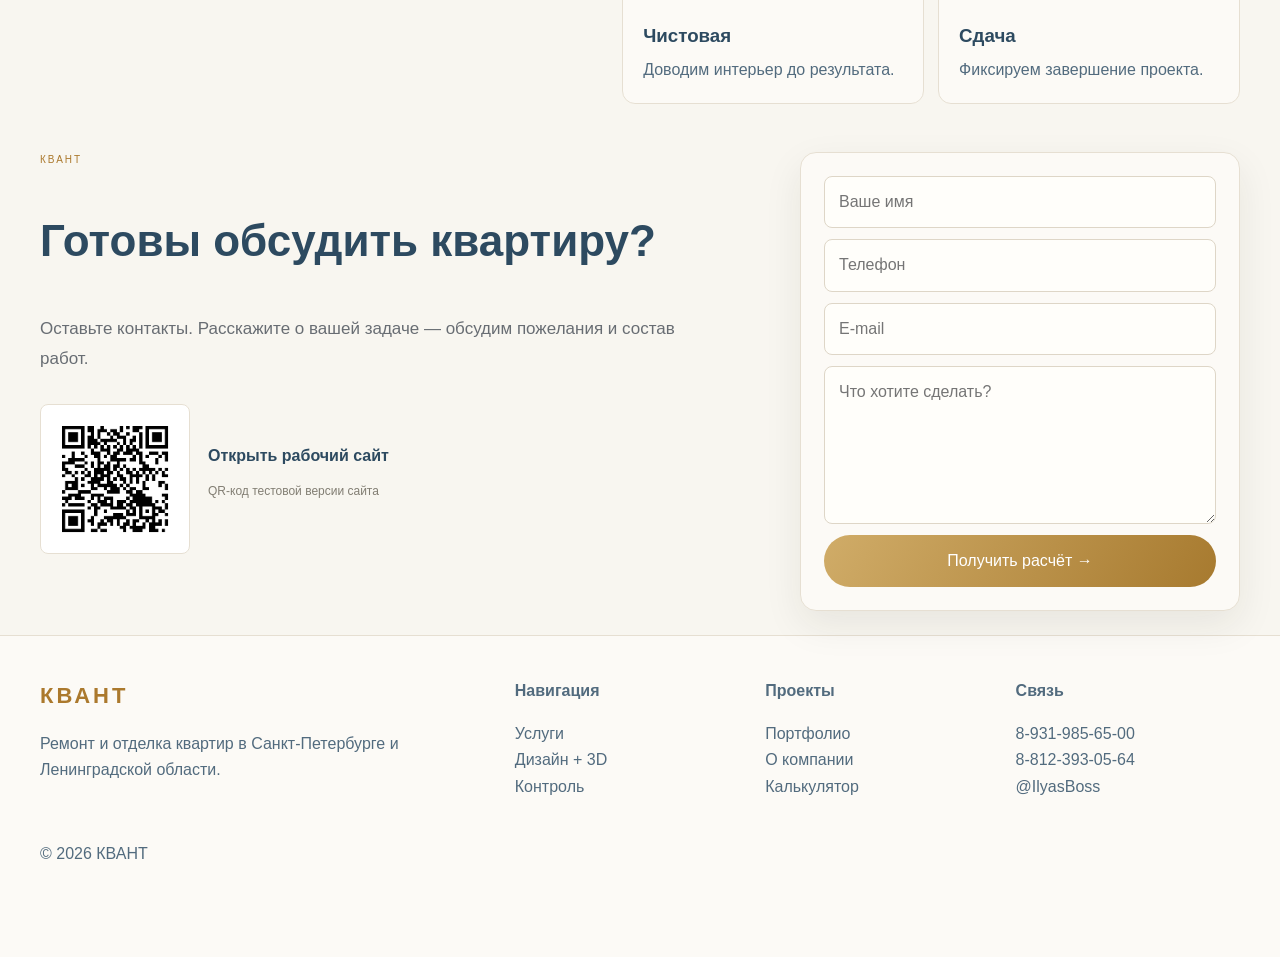
==== commit 363b0571: "Add files via upload" ====
--- a/index.html
+++ b/index.html
@@ -1,4 +1,4 @@
-<!doctype html><html lang="ru"><head><meta charset="utf-8"><meta name="viewport" content="width=device-width,initial-scale=1"><title>КВАНТ — ремонт и отделка квартир</title><meta name="description" content="КВАНТ — ремонт и отделка квартир, дизайн-проект и контроль работ в Санкт-Петербурге и Ленинградской области."><link rel="stylesheet" href="style.css?v=kvant-aligned-hero-20261103"><link rel="icon" href="favicon-kvant-gold-v4.ico?v=20261103-4" type="image/x-icon" sizes="16x16 32x32 48x48"><link rel="icon" href="assets/kvant-favicon-gold-v4-32.png?v=20261103-4" type="image/png" sizes="32x32"></head><body class="home"><header class="header"><div class="container nav">
+<!doctype html><html lang="ru"><head><meta charset="utf-8"><meta name="viewport" content="width=device-width,initial-scale=1"><title>КВАНТ — ремонт и отделка квартир</title><meta name="description" content="КВАНТ — ремонт и отделка квартир, дизайн-проект и контроль работ в Санкт-Петербурге и Ленинградской области."><link rel="stylesheet" href="style.css?v=kvant-fullwidth-hero-20261103"><link rel="icon" href="favicon-kvant-gold-v4.ico?v=20261103-4" type="image/x-icon" sizes="16x16 32x32 48x48"><link rel="icon" href="assets/kvant-favicon-gold-v4-32.png?v=20261103-4" type="image/png" sizes="32x32"></head><body class="home"><header class="header"><div class="container nav">
 <a class="brand native-brand" href="index.html" aria-label="КВАНТ — строительная компания"><svg class="brand-star" viewBox="0 0 120 120" xmlns="http://www.w3.org/2000/svg" aria-hidden="true" focusable="false"><polygon points="60,60 50,36 60,2" fill="#fff0ad" stroke="#bb8c35" stroke-width=".35"/><polygon points="60,60 60,2 70,36" fill="#ac731b" stroke="#bb8c35" stroke-width=".35"/><polygon points="60,60 70,36 99,21" fill="#ffe7a0" stroke="#bb8c35" stroke-width=".35"/><polygon points="60,60 99,21 84,50" fill="#b98122" stroke="#bb8c35" stroke-width=".35"/><polygon points="60,60 84,50 118,60" fill="#f8d577" stroke="#bb8c35" stroke-width=".35"/><polygon points="60,60 118,60 84,70" fill="#936018" stroke="#bb8c35" stroke-width=".35"/><polygon points="60,60 84,70 99,99" fill="#e6b950" stroke="#bb8c35" stroke-width=".35"/><polygon points="60,60 99,99 70,84" fill="#91601b" stroke="#bb8c35" stroke-width=".35"/><polygon points="60,60 70,84 60,118" fill="#dba640" stroke="#bb8c35" stroke-width=".35"/><polygon points="60,60 60,118 50,84" fill="#81500e" stroke="#bb8c35" stroke-width=".35"/><polygon points="60,60 50,84 21,99" fill="#f0c968" stroke="#bb8c35" stroke-width=".35"/><polygon points="60,60 21,99 36,70" fill="#a56e19" stroke="#bb8c35" stroke-width=".35"/><polygon points="60,60 36,70 2,60" fill="#fff0ad" stroke="#bb8c35" stroke-width=".35"/><polygon points="60,60 2,60 36,50" fill="#b27b1c" stroke="#bb8c35" stroke-width=".35"/><polygon points="60,60 36,50 21,21" fill="#ffe8a1" stroke="#bb8c35" stroke-width=".35"/><polygon points="60,60 21,21 50,36" fill="#b78021" stroke="#bb8c35" stroke-width=".35"/></svg><span class="brand-type"><strong>КВАНТ</strong><small>СТРОИТЕЛЬНАЯ КОМПАНИЯ</small></span></a>
 <nav class="menu"><a class="active" href="index.html">Главная</a><a href="services.html">Услуги</a><a href="portfolio.html">Портфолио</a><a href="about.html">О компании</a><a href="contact.html">Контакты</a></nav><div class="header-contacts"><a href="tel:+79319856500">+7 931 985-65-00</a><a href="tel:+78123930564">+7 (812) 393-05-64</a></div></div></header><main>
 <section class="hero"><div class="container hero-grid">
--- a/style.css
+++ b/style.css
@@ -226,3 +226,11 @@
 @media(max-width:1100px){.home .hero-grid{width:calc(100% - 48px);gap:28px}.home .hero h1{font-size:34px}.home .hero .lead{font-size:16px}.home .hero-benefits{column-gap:14px}}
 @media(max-width:900px){.home .hero-grid{grid-template-columns:minmax(0,1fr);gap:28px;padding:30px 0}.home .hero h1{max-width:680px;font-size:clamp(34px,5vw,42px)}.home .hero .lead{max-width:640px}.home .hero-benefits{max-width:600px}.home .hero-media-main{width:100%}}
 @media(max-width:640px){.home .hero-grid{width:calc(100% - 32px);gap:24px;padding:26px 0}.home .hero h1{font-size:clamp(30px,8.6vw,38px);letter-spacing:-.6px}.home .hero .lead{font-size:16px}.home .hero .actions{gap:16px;margin-top:22px}.home .hero-benefits{margin-top:26px;gap:16px 12px}.home .hero-benefits>div{font-size:11px;gap:8px}.home .hero-benefits b{flex-basis:27px;font-size:27px}.home .hero-media-main,.home .hero-media-main>img{min-height:0;height:auto;aspect-ratio:3/2}}
+
+/* Full-width home first screen; only text keeps a modest internal reading inset. */
+.home .hero-grid{width:100%;max-width:none;margin:0;grid-template-columns:minmax(0,.95fr) minmax(0,1.2fr);gap:0;padding:0}
+.home .hero-copy{padding:32px clamp(24px,3vw,56px);min-width:0}
+.home .hero-media-main{width:100%;max-width:100%;min-width:0;margin:0}
+@media(max-width:1100px){.home .hero-grid{width:100%;gap:0;padding:0}.home .hero-copy{padding:30px 24px}}
+@media(max-width:900px){.home .hero-grid{grid-template-columns:minmax(0,1fr);width:100%;gap:0;padding:0}.home .hero-copy{padding:30px 24px}.home .hero-media-main{width:100%}}
+@media(max-width:640px){.home .hero-grid{width:100%;gap:0;padding:0}.home .hero-copy{padding:26px 16px}.home .hero-media-main,.home .hero-media-main>img{width:100%;height:auto;aspect-ratio:3/2}}
